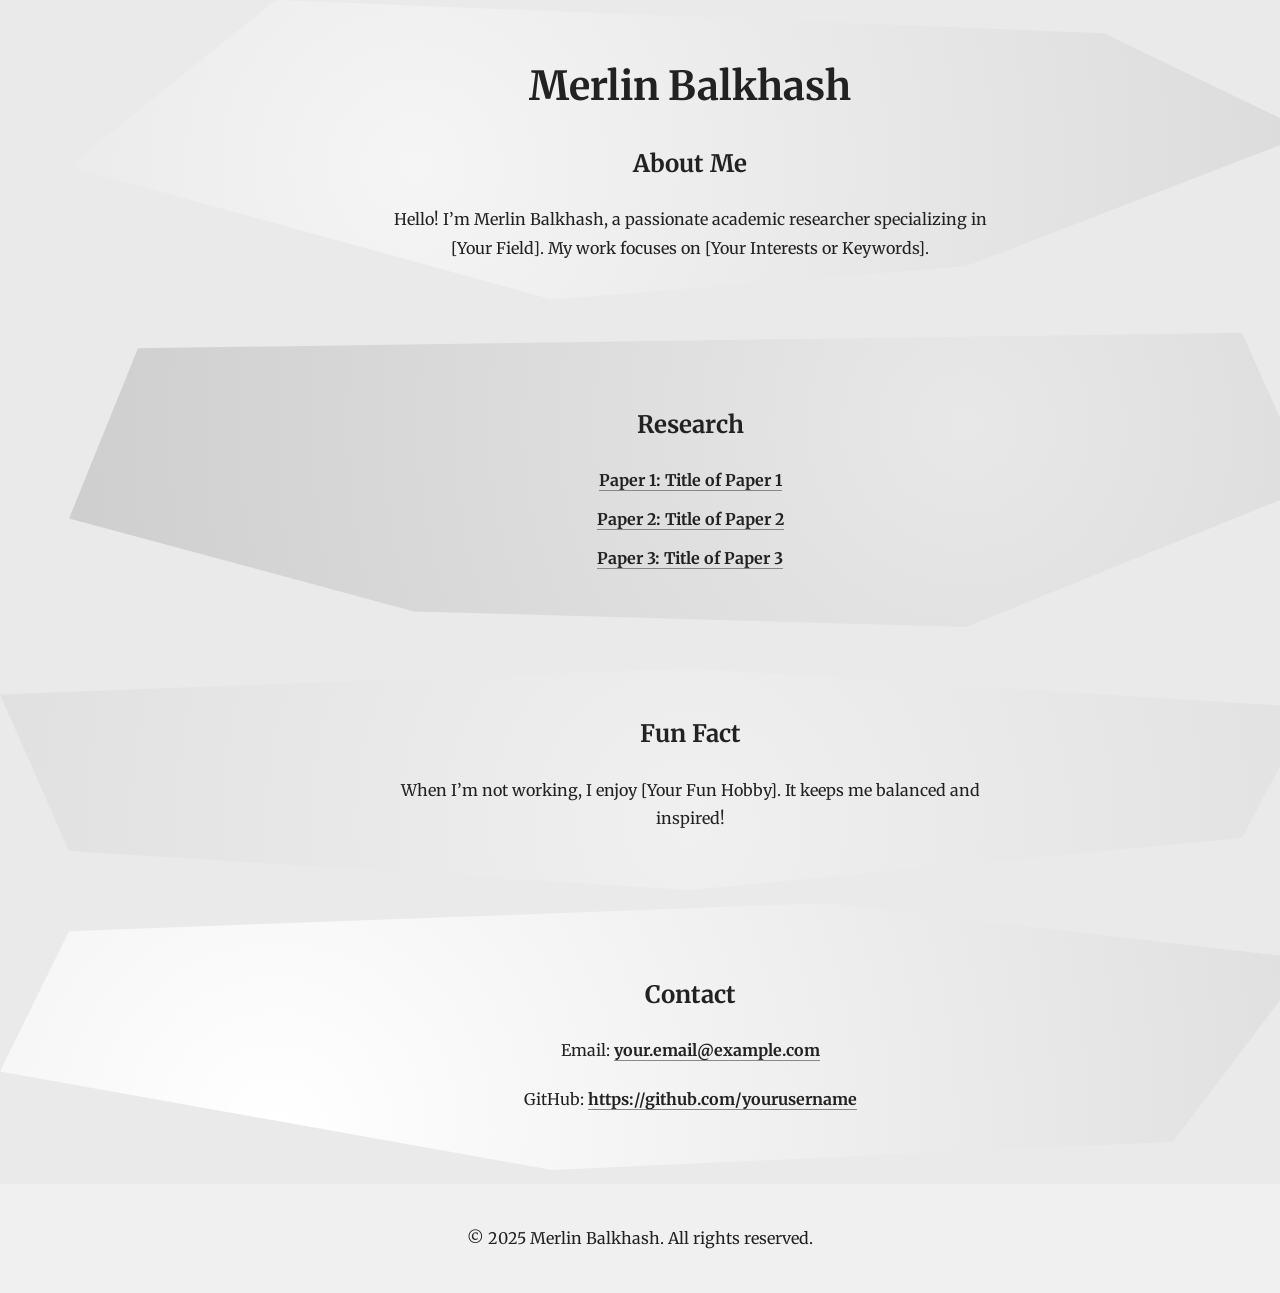
==== index.html @ e187ca2c "Update index.html" ====
<!DOCTYPE html>
<html lang="en">
<head>
    <meta charset="UTF-8">
    <meta name="viewport" content="width=device-width, initial-scale=1.0">
    <title>Merlin Balkhash Udinov</title>
    <style>
        /* Importing Font */
        @import url('https://fonts.googleapis.com/css2?family=Merriweather:wght@300;400;700&display=swap');

        /* General Page Style */
        body {
            margin: 0;
            padding: 0;
            font-family: "Merriweather", Georgia, serif;
            background: #eaeaea; /* Light gray base */
            color: #222;
            line-height: 1.8;
            overflow: hidden;
        }

        /* Irregular Section Styles */
        .section {
            position: relative;
            width: 100%;
            padding: 50px;
            color: #222;
        }

        /* Irregular Shapes with Lighter Grays */
        .about {
            background: radial-gradient(circle at 30% 50%, #f5f5f5, #d9d9d9);
            clip-path: polygon(20% 0%, 80% 10%, 95% 40%, 70% 80%, 40% 90%, 5% 50%);
        }
        .research {
            background: radial-gradient(circle at 70% 30%, #e8e8e8, #cccccc);
            clip-path: polygon(10% 5%, 90% 0%, 95% 50%, 70% 95%, 30% 90%, 5% 60%);
        }
        .fun {
            background: radial-gradient(circle at 50% 70%, #f0f0f0, #e0e0e0);
            clip-path: polygon(0% 20%, 50% 10%, 95% 25%, 90% 75%, 50% 95%, 5% 80%);
        }
        .contact {
            background: radial-gradient(circle at 20% 80%, #ffffff, #dddddd);
            clip-path: polygon(5% 10%, 60% 0%, 95% 20%, 85% 85%, 40% 95%, 0% 60%);
        }

        /* Section Content Styling */
        h1, h2 {
            font-size: 2.5rem;
            text-transform: small-caps;
            text-align: center;
            margin: 0;
            padding: 0;
        }
        h2 {
            font-size: 1.5rem;
            margin-top: 20px;
        }
        p, ul {
            font-size: 1rem;
            text-align: center;
            margin: 20px auto;
            max-width: 600px;
        }
        ul {
            list-style: none;
            padding: 0;
        }
        li {
            margin-bottom: 10px;
        }
        a {
            text-decoration: none;
            color: #222;
            font-weight: bold;
            border-bottom: 1px solid #888;
        }
        a:hover {
            color: #555;
        }

        /* Footer */
        footer {
            text-align: center;
            padding: 20px 0;
            background: #f0f0f0;
            font-size: 0.9rem;
        }
    </style>
</head>
<body>

    <!-- About Section -->
    <div class="section about">
        <h1>Merlin Balkhash</h1>
        <h2>About Me</h2>
        <p>Hello! I’m Merlin Balkhash, a passionate academic researcher specializing in [Your Field]. My work focuses on [Your Interests or Keywords].</p>
    </div>

    <!-- Research Section -->
    <div class="section research">
        <h2>Research</h2>
        <ul>
            <li><a href="https://example.com">Paper 1: Title of Paper 1</a></li>
            <li><a href="https://example.com">Paper 2: Title of Paper 2</a></li>
            <li><a href="https://example.com">Paper 3: Title of Paper 3</a></li>
        </ul>
    </div>

    <!-- Fun Section -->
    <div class="section fun">
        <h2>Fun Fact</h2>
        <p>When I’m not working, I enjoy [Your Fun Hobby]. It keeps me balanced and inspired!</p>
    </div>

    <!-- Contact Section -->
    <div class="section contact">
        <h2>Contact</h2>
        <p>Email: <a href="mailto:your.email@example.com">your.email@example.com</a></p>
        <p>GitHub: <a href="https://github.com/yourusername">https://github.com/yourusername</a></p>
    </div>

    <!-- Footer -->
    <footer>
        <p>&copy; 2025 Merlin Balkhash. All rights reserved.</p>
    </footer>

</body>
</html>
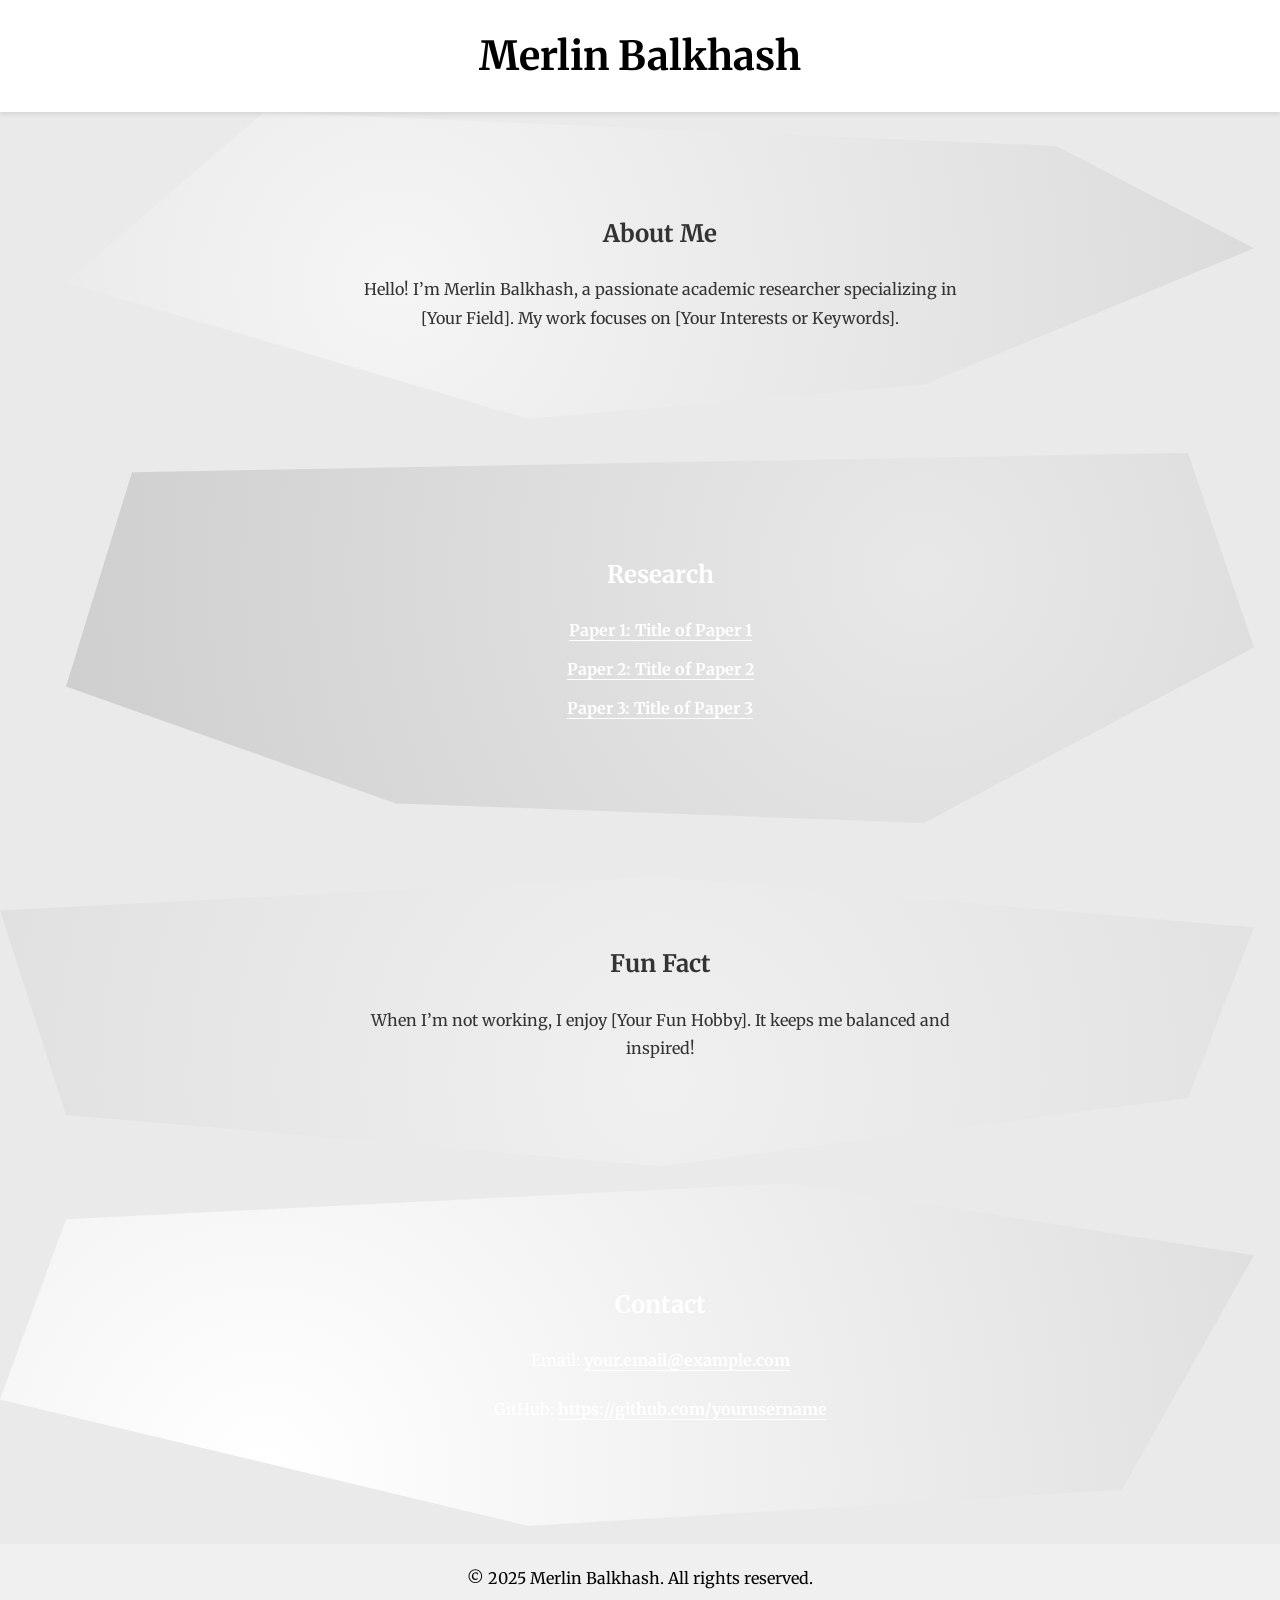
==== commit be6543b5: "Update index.html" ====
--- a/index.html
+++ b/index.html
@@ -3,7 +3,7 @@
 <head>
     <meta charset="UTF-8">
     <meta name="viewport" content="width=device-width, initial-scale=1.0">
-    <title>Merlin Balkhash Udinov</title>
+    <title>Merlin Udinov</title>
     <style>
         /* Importing Font */
         @import url('https://fonts.googleapis.com/css2?family=Merriweather:wght@300;400;700&display=swap');
@@ -14,53 +14,75 @@
             padding: 0;
             font-family: "Merriweather", Georgia, serif;
             background: #eaeaea; /* Light gray base */
-            color: #222;
             line-height: 1.8;
             overflow: hidden;
+        }
+
+        /* Header: Name at Top */
+        .header {
+            text-align: center;
+            padding: 20px 0;
+            background: #fff;
+            font-size: 2.5rem;
+            font-weight: bold;
+            text-transform: small-caps;
+            color: #000;
+            box-shadow: 0 2px 5px rgba(0, 0, 0, 0.1);
+            z-index: 1000;
         }
 
         /* Irregular Section Styles */
         .section {
             position: relative;
             width: 100%;
-            padding: 50px;
-            color: #222;
+            padding: 100px 20px;
+            text-align: center;
+            overflow: hidden;
         }
 
-        /* Irregular Shapes with Lighter Grays */
-        .about {
+        /* Irregular Background Shapes with Text Contrast */
+        .section::before {
+            content: '';
+            position: absolute;
+            top: 0;
+            left: 0;
+            width: 100%;
+            height: 100%;
+            z-index: -1;
+            clip-path: polygon(20% 0%, 80% 10%, 95% 40%, 70% 80%, 40% 90%, 5% 50%);
             background: radial-gradient(circle at 30% 50%, #f5f5f5, #d9d9d9);
-            clip-path: polygon(20% 0%, 80% 10%, 95% 40%, 70% 80%, 40% 90%, 5% 50%);
         }
-        .research {
+        .research::before {
+            clip-path: polygon(10% 5%, 90% 0%, 95% 50%, 70% 95%, 30% 90%, 5% 60%);
             background: radial-gradient(circle at 70% 30%, #e8e8e8, #cccccc);
-            clip-path: polygon(10% 5%, 90% 0%, 95% 50%, 70% 95%, 30% 90%, 5% 60%);
         }
-        .fun {
+        .fun::before {
+            clip-path: polygon(0% 20%, 50% 10%, 95% 25%, 90% 75%, 50% 95%, 5% 80%);
             background: radial-gradient(circle at 50% 70%, #f0f0f0, #e0e0e0);
-            clip-path: polygon(0% 20%, 50% 10%, 95% 25%, 90% 75%, 50% 95%, 5% 80%);
         }
-        .contact {
+        .contact::before {
+            clip-path: polygon(5% 10%, 60% 0%, 95% 20%, 85% 85%, 40% 95%, 0% 60%);
             background: radial-gradient(circle at 20% 80%, #ffffff, #dddddd);
-            clip-path: polygon(5% 10%, 60% 0%, 95% 20%, 85% 85%, 40% 95%, 0% 60%);
+        }
+
+        /* Dynamic Text Colors */
+        .section {
+            color: #333; /* Default text color for light backgrounds */
+        }
+        .section.dark {
+            color: #fff; /* White text for darker backgrounds */
         }
 
         /* Section Content Styling */
-        h1, h2 {
-            font-size: 2.5rem;
-            text-transform: small-caps;
-            text-align: center;
-            margin: 0;
-            padding: 0;
-        }
         h2 {
             font-size: 1.5rem;
-            margin-top: 20px;
+            text-transform: small-caps;
+            margin: 0 0 20px 0;
         }
         p, ul {
             font-size: 1rem;
             text-align: center;
-            margin: 20px auto;
+            margin: 0 auto 20px;
             max-width: 600px;
         }
         ul {
@@ -72,9 +94,9 @@
         }
         a {
             text-decoration: none;
-            color: #222;
+            color: inherit; /* Matches the text color */
             font-weight: bold;
-            border-bottom: 1px solid #888;
+            border-bottom: 1px solid currentColor;
         }
         a:hover {
             color: #555;
@@ -91,15 +113,17 @@
 </head>
 <body>
 
+    <!-- Header -->
+    <div class="header">Merlin Balkhash</div>
+
     <!-- About Section -->
     <div class="section about">
-        <h1>Merlin Balkhash</h1>
         <h2>About Me</h2>
         <p>Hello! I’m Merlin Balkhash, a passionate academic researcher specializing in [Your Field]. My work focuses on [Your Interests or Keywords].</p>
     </div>
 
     <!-- Research Section -->
-    <div class="section research">
+    <div class="section research dark">
         <h2>Research</h2>
         <ul>
             <li><a href="https://example.com">Paper 1: Title of Paper 1</a></li>
@@ -115,7 +139,7 @@
     </div>
 
     <!-- Contact Section -->
-    <div class="section contact">
+    <div class="section contact dark">
         <h2>Contact</h2>
         <p>Email: <a href="mailto:your.email@example.com">your.email@example.com</a></p>
         <p>GitHub: <a href="https://github.com/yourusername">https://github.com/yourusername</a></p>
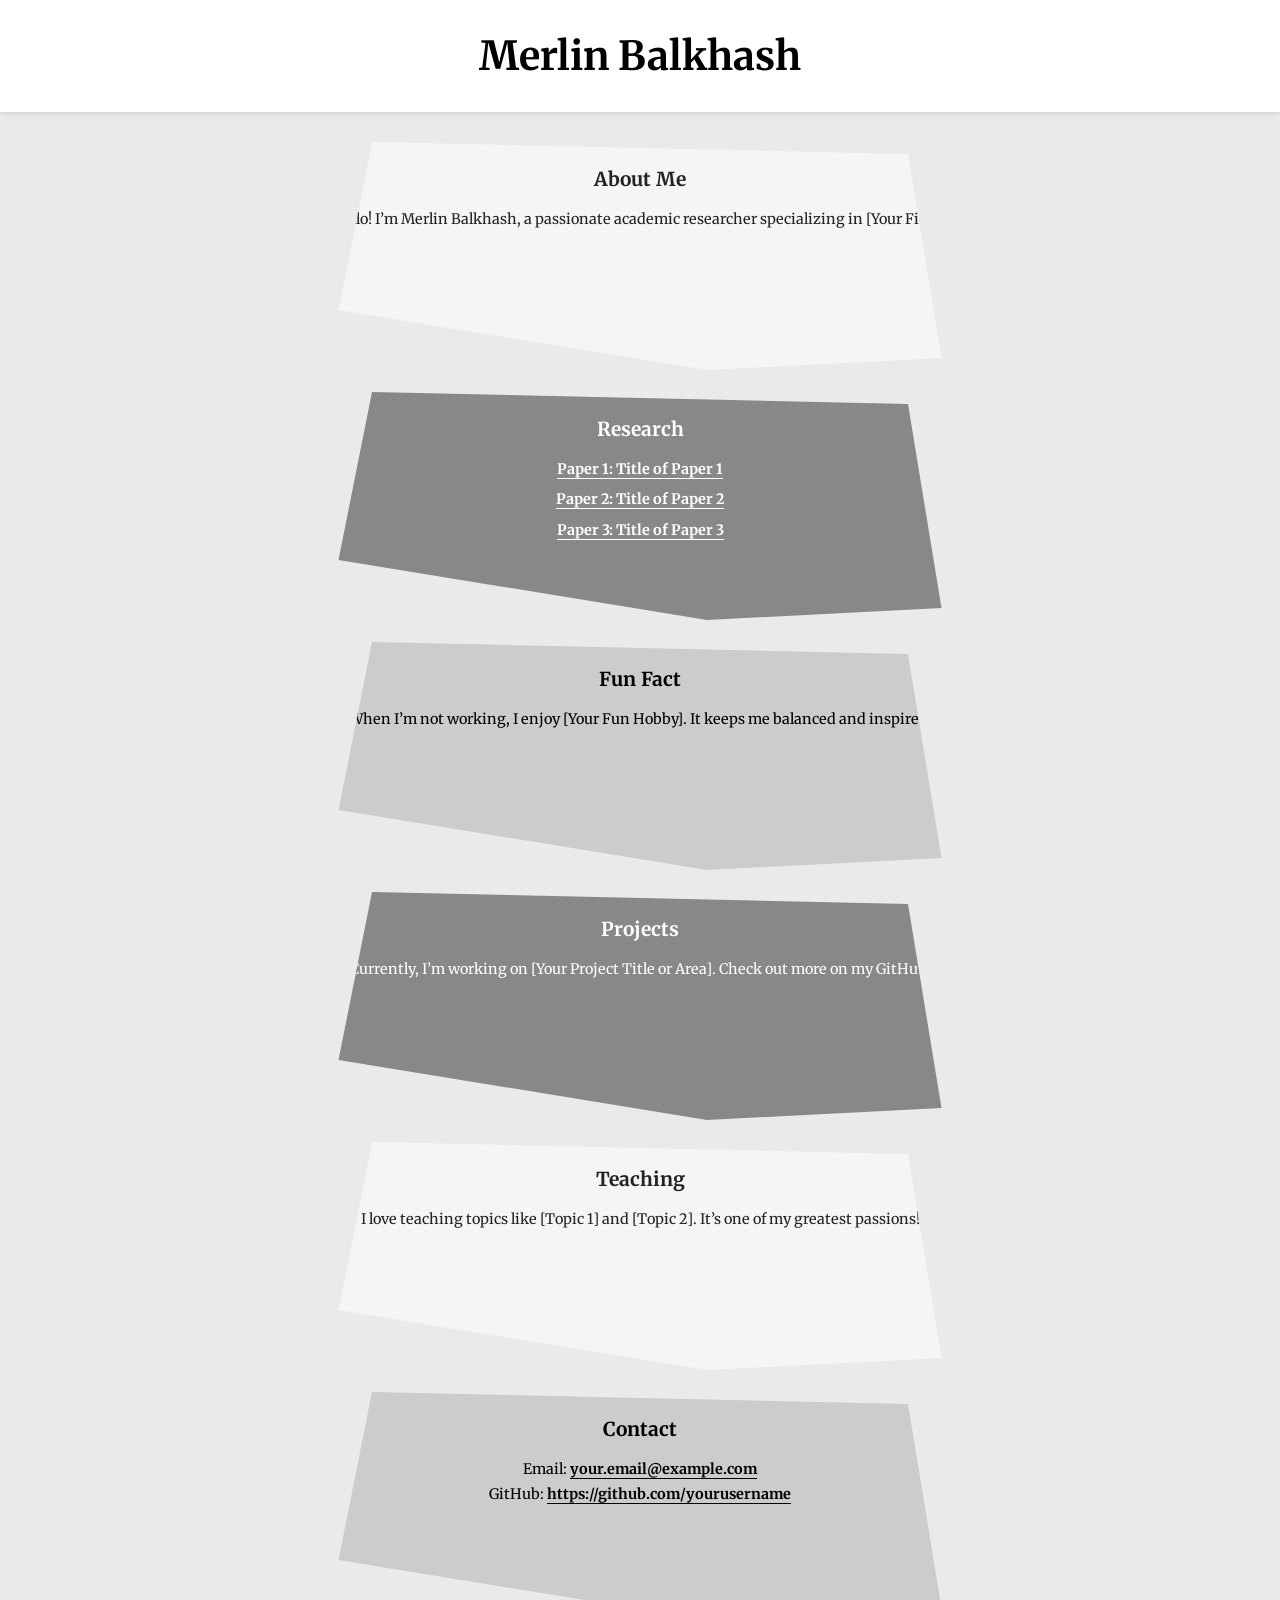
==== commit 42ac5a29: "Update index.html" ====
--- a/index.html
+++ b/index.html
@@ -15,12 +15,17 @@
             font-family: "Merriweather", Georgia, serif;
             background: #eaeaea; /* Light gray base */
             line-height: 1.8;
-            overflow: hidden;
+            display: flex;
+            justify-content: center;
+            align-items: center;
+            flex-wrap: wrap;
+            gap: 10px; /* Small space between tiles */
         }
 
         /* Header: Name at Top */
         .header {
             text-align: center;
+            width: 100%;
             padding: 20px 0;
             background: #fff;
             font-size: 2.5rem;
@@ -28,69 +33,50 @@
             text-transform: small-caps;
             color: #000;
             box-shadow: 0 2px 5px rgba(0, 0, 0, 0.1);
-            z-index: 1000;
+            margin-bottom: 20px;
         }
 
-        /* Irregular Section Styles */
-        .section {
+        /* Mosaic Grid Styling */
+        .tile {
             position: relative;
-            width: 100%;
-            padding: 100px 20px;
+            width: calc(50% - 10px); /* 2 tiles per row */
+            height: 200px; /* Consistent tile height */
+            overflow: hidden;
             text-align: center;
-            overflow: hidden;
+            padding: 20px;
+            clip-path: polygon(10% 0%, 90% 5%, 95% 90%, 60% 95%, 5% 70%);
         }
 
-        /* Irregular Background Shapes with Text Contrast */
-        .section::before {
-            content: '';
-            position: absolute;
-            top: 0;
-            left: 0;
-            width: 100%;
-            height: 100%;
-            z-index: -1;
-            clip-path: polygon(20% 0%, 80% 10%, 95% 40%, 70% 80%, 40% 90%, 5% 50%);
-            background: radial-gradient(circle at 30% 50%, #f5f5f5, #d9d9d9);
+        /* Shades of Gray */
+        .light {
+            background: #f5f5f5;
+            color: #222; /* Dark text */
         }
-        .research::before {
-            clip-path: polygon(10% 5%, 90% 0%, 95% 50%, 70% 95%, 30% 90%, 5% 60%);
-            background: radial-gradient(circle at 70% 30%, #e8e8e8, #cccccc);
+        .medium {
+            background: #cccccc;
+            color: #000; /* Black text */
         }
-        .fun::before {
-            clip-path: polygon(0% 20%, 50% 10%, 95% 25%, 90% 75%, 50% 95%, 5% 80%);
-            background: radial-gradient(circle at 50% 70%, #f0f0f0, #e0e0e0);
-        }
-        .contact::before {
-            clip-path: polygon(5% 10%, 60% 0%, 95% 20%, 85% 85%, 40% 95%, 0% 60%);
-            background: radial-gradient(circle at 20% 80%, #ffffff, #dddddd);
+        .dark {
+            background: #888888;
+            color: #fff; /* Light text */
         }
 
-        /* Dynamic Text Colors */
-        .section {
-            color: #333; /* Default text color for light backgrounds */
-        }
-        .section.dark {
-            color: #fff; /* White text for darker backgrounds */
-        }
-
-        /* Section Content Styling */
+        /* Tile Content Styling */
         h2 {
-            font-size: 1.5rem;
+            font-size: 1.2rem;
             text-transform: small-caps;
-            margin: 0 0 20px 0;
+            margin: 0 0 10px 0;
         }
         p, ul {
-            font-size: 1rem;
-            text-align: center;
-            margin: 0 auto 20px;
-            max-width: 600px;
+            font-size: 0.9rem;
+            margin: 0;
         }
         ul {
             list-style: none;
             padding: 0;
         }
         li {
-            margin-bottom: 10px;
+            margin-bottom: 5px;
         }
         a {
             text-decoration: none;
@@ -101,14 +87,6 @@
         a:hover {
             color: #555;
         }
-
-        /* Footer */
-        footer {
-            text-align: center;
-            padding: 20px 0;
-            background: #f0f0f0;
-            font-size: 0.9rem;
-        }
     </style>
 </head>
 <body>
@@ -116,14 +94,13 @@
     <!-- Header -->
     <div class="header">Merlin Balkhash</div>
 
-    <!-- About Section -->
-    <div class="section about">
+    <!-- Mosaic Tiles -->
+    <div class="tile light">
         <h2>About Me</h2>
-        <p>Hello! I’m Merlin Balkhash, a passionate academic researcher specializing in [Your Field]. My work focuses on [Your Interests or Keywords].</p>
+        <p>Hello! I’m Merlin Balkhash, a passionate academic researcher specializing in [Your Field].</p>
     </div>
 
-    <!-- Research Section -->
-    <div class="section research dark">
+    <div class="tile dark">
         <h2>Research</h2>
         <ul>
             <li><a href="https://example.com">Paper 1: Title of Paper 1</a></li>
@@ -132,23 +109,26 @@
         </ul>
     </div>
 
-    <!-- Fun Section -->
-    <div class="section fun">
+    <div class="tile medium">
         <h2>Fun Fact</h2>
         <p>When I’m not working, I enjoy [Your Fun Hobby]. It keeps me balanced and inspired!</p>
     </div>
 
-    <!-- Contact Section -->
-    <div class="section contact dark">
+    <div class="tile dark">
+        <h2>Projects</h2>
+        <p>Currently, I’m working on [Your Project Title or Area]. Check out more on my GitHub!</p>
+    </div>
+
+    <div class="tile light">
+        <h2>Teaching</h2>
+        <p>I love teaching topics like [Topic 1] and [Topic 2]. It’s one of my greatest passions!</p>
+    </div>
+
+    <div class="tile medium">
         <h2>Contact</h2>
         <p>Email: <a href="mailto:your.email@example.com">your.email@example.com</a></p>
         <p>GitHub: <a href="https://github.com/yourusername">https://github.com/yourusername</a></p>
     </div>
 
-    <!-- Footer -->
-    <footer>
-        <p>&copy; 2025 Merlin Balkhash. All rights reserved.</p>
-    </footer>
-
 </body>
 </html>
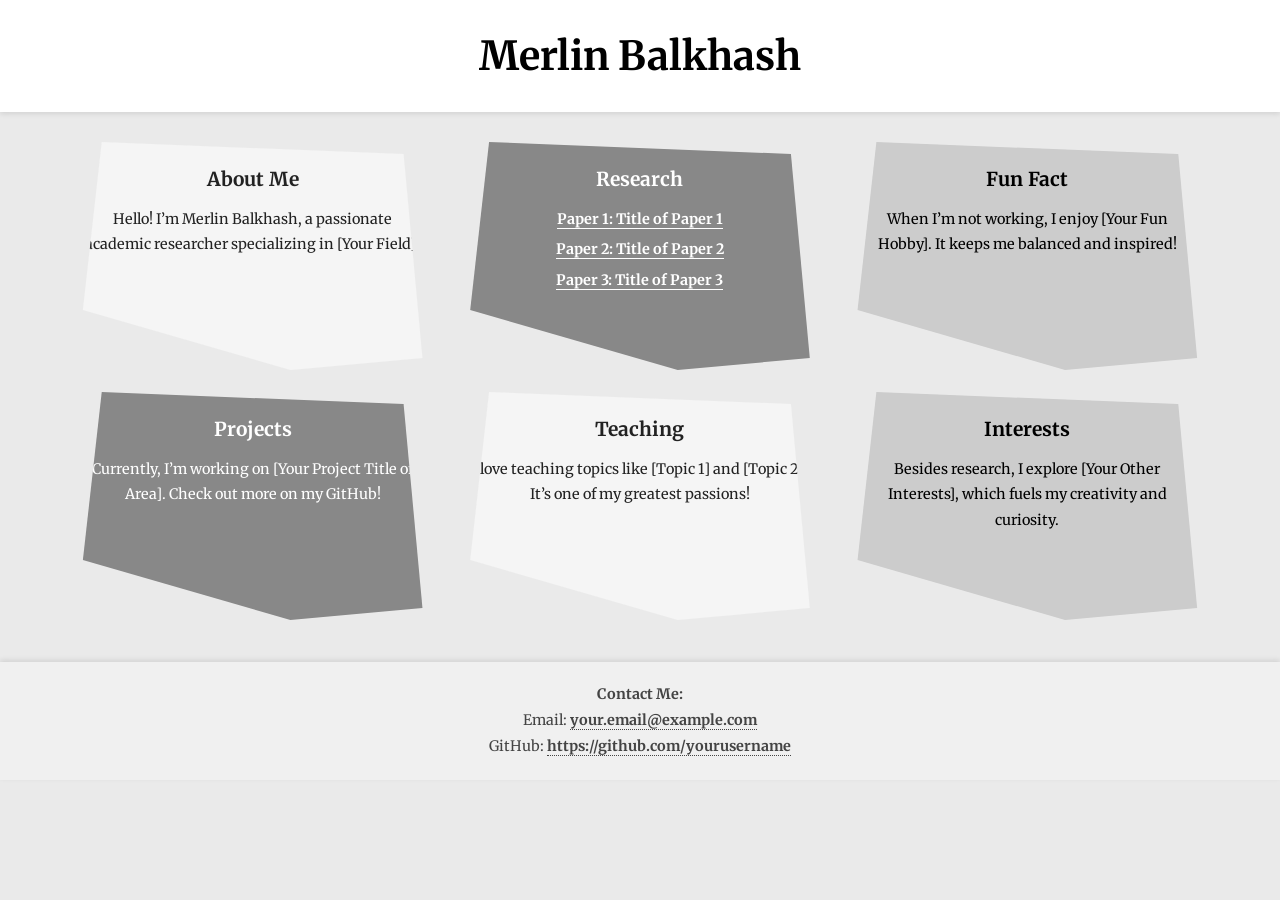
==== commit 7840cff6: "Update index.html" ====
--- a/index.html
+++ b/index.html
@@ -3,7 +3,7 @@
 <head>
     <meta charset="UTF-8">
     <meta name="viewport" content="width=device-width, initial-scale=1.0">
-    <title>Merlin Udinov</title>
+    <title>My Academic Website</title>
     <style>
         /* Importing Font */
         @import url('https://fonts.googleapis.com/css2?family=Merriweather:wght@300;400;700&display=swap');
@@ -16,10 +16,9 @@
             background: #eaeaea; /* Light gray base */
             line-height: 1.8;
             display: flex;
-            justify-content: center;
+            flex-direction: column;
             align-items: center;
-            flex-wrap: wrap;
-            gap: 10px; /* Small space between tiles */
+            gap: 10px; /* Gap between header, grid, and footer */
         }
 
         /* Header: Name at Top */
@@ -36,10 +35,18 @@
             margin-bottom: 20px;
         }
 
-        /* Mosaic Grid Styling */
+        /* Mosaic Grid */
+        .grid {
+            display: grid;
+            grid-template-columns: repeat(3, 1fr); /* 3 columns */
+            gap: 10px; /* Space between tiles */
+            width: 90%;
+            max-width: 1200px; /* Limit grid width on large screens */
+        }
+
+        /* Mosaic Tiles */
         .tile {
             position: relative;
-            width: calc(50% - 10px); /* 2 tiles per row */
             height: 200px; /* Consistent tile height */
             overflow: hidden;
             text-align: center;
@@ -87,6 +94,26 @@
         a:hover {
             color: #555;
         }
+
+        /* Footer Contact Section */
+        .footer {
+            text-align: center;
+            width: 100%;
+            background: #f0f0f0;
+            padding: 20px 0;
+            margin-top: 20px;
+            box-shadow: 0 -2px 5px rgba(0, 0, 0, 0.1);
+        }
+        .footer p, .footer a {
+            font-size: 0.9rem;
+            color: #444;
+        }
+        .footer a {
+            border-bottom: 1px dotted #444;
+        }
+        .footer a:hover {
+            color: #222;
+        }
     </style>
 </head>
 <body>
@@ -94,38 +121,46 @@
     <!-- Header -->
     <div class="header">Merlin Balkhash</div>
 
-    <!-- Mosaic Tiles -->
-    <div class="tile light">
-        <h2>About Me</h2>
-        <p>Hello! I’m Merlin Balkhash, a passionate academic researcher specializing in [Your Field].</p>
+    <!-- Mosaic Grid -->
+    <div class="grid">
+        <div class="tile light">
+            <h2>About Me</h2>
+            <p>Hello! I’m Merlin Balkhash, a passionate academic researcher specializing in [Your Field].</p>
+        </div>
+
+        <div class="tile dark">
+            <h2>Research</h2>
+            <ul>
+                <li><a href="https://example.com">Paper 1: Title of Paper 1</a></li>
+                <li><a href="https://example.com">Paper 2: Title of Paper 2</a></li>
+                <li><a href="https://example.com">Paper 3: Title of Paper 3</a></li>
+            </ul>
+        </div>
+
+        <div class="tile medium">
+            <h2>Fun Fact</h2>
+            <p>When I’m not working, I enjoy [Your Fun Hobby]. It keeps me balanced and inspired!</p>
+        </div>
+
+        <div class="tile dark">
+            <h2>Projects</h2>
+            <p>Currently, I’m working on [Your Project Title or Area]. Check out more on my GitHub!</p>
+        </div>
+
+        <div class="tile light">
+            <h2>Teaching</h2>
+            <p>I love teaching topics like [Topic 1] and [Topic 2]. It’s one of my greatest passions!</p>
+        </div>
+
+        <div class="tile medium">
+            <h2>Interests</h2>
+            <p>Besides research, I explore [Your Other Interests], which fuels my creativity and curiosity.</p>
+        </div>
     </div>
 
-    <div class="tile dark">
-        <h2>Research</h2>
-        <ul>
-            <li><a href="https://example.com">Paper 1: Title of Paper 1</a></li>
-            <li><a href="https://example.com">Paper 2: Title of Paper 2</a></li>
-            <li><a href="https://example.com">Paper 3: Title of Paper 3</a></li>
-        </ul>
-    </div>
-
-    <div class="tile medium">
-        <h2>Fun Fact</h2>
-        <p>When I’m not working, I enjoy [Your Fun Hobby]. It keeps me balanced and inspired!</p>
-    </div>
-
-    <div class="tile dark">
-        <h2>Projects</h2>
-        <p>Currently, I’m working on [Your Project Title or Area]. Check out more on my GitHub!</p>
-    </div>
-
-    <div class="tile light">
-        <h2>Teaching</h2>
-        <p>I love teaching topics like [Topic 1] and [Topic 2]. It’s one of my greatest passions!</p>
-    </div>
-
-    <div class="tile medium">
-        <h2>Contact</h2>
+    <!-- Footer Contact Section -->
+    <div class="footer">
+        <p><strong>Contact Me:</strong></p>
         <p>Email: <a href="mailto:your.email@example.com">your.email@example.com</a></p>
         <p>GitHub: <a href="https://github.com/yourusername">https://github.com/yourusername</a></p>
     </div>
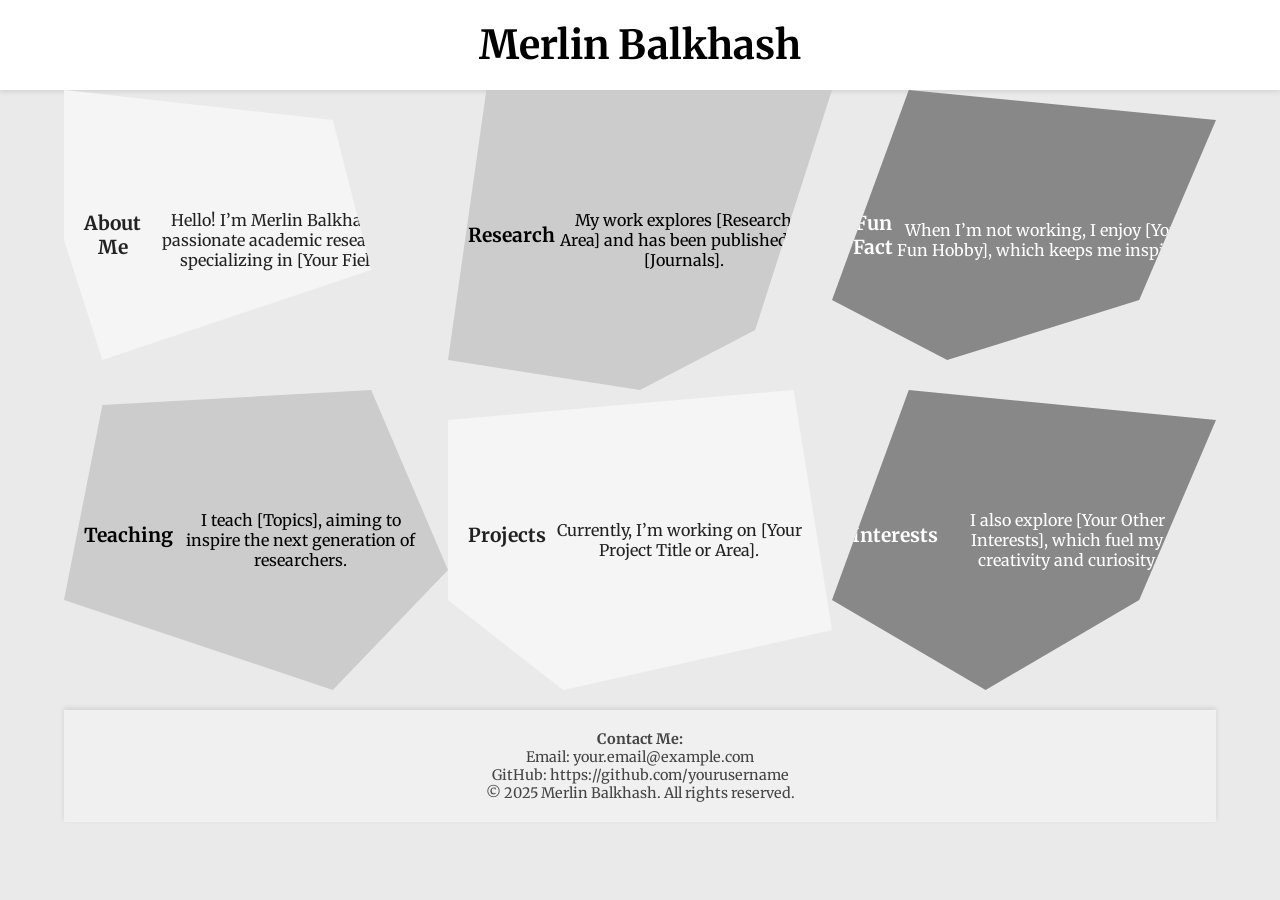
==== commit d9fac8e5: "Update index.html" ====
--- a/index.html
+++ b/index.html
@@ -13,12 +13,10 @@
             margin: 0;
             padding: 0;
             font-family: "Merriweather", Georgia, serif;
-            background: #eaeaea; /* Light gray base */
-            line-height: 1.8;
+            background: #eaeaea;
             display: flex;
             flex-direction: column;
             align-items: center;
-            gap: 10px; /* Gap between header, grid, and footer */
         }
 
         /* Header: Name at Top */
@@ -32,87 +30,96 @@
             text-transform: small-caps;
             color: #000;
             box-shadow: 0 2px 5px rgba(0, 0, 0, 0.1);
-            margin-bottom: 20px;
         }
 
-        /* Mosaic Grid */
-        .grid {
+        /* Mosaic Container */
+        .mosaic {
+            position: relative;
             display: grid;
+            grid-template-rows: repeat(2, 1fr); /* 2 rows */
             grid-template-columns: repeat(3, 1fr); /* 3 columns */
-            gap: 10px; /* Space between tiles */
-            width: 90%;
-            max-width: 1200px; /* Limit grid width on large screens */
+            width: 90%; /* Adjust size of the mosaic */
+            height: 600px; /* Fixed height for all 6 tiles */
+            max-width: 1200px; /* Limit the width */
         }
 
-        /* Mosaic Tiles */
+        /* Irregular Shapes */
         .tile {
             position: relative;
-            height: 200px; /* Consistent tile height */
+            display: flex;
+            align-items: center;
+            justify-content: center;
             overflow: hidden;
             text-align: center;
             padding: 20px;
-            clip-path: polygon(10% 0%, 90% 5%, 95% 90%, 60% 95%, 5% 70%);
+            clip-path: polygon(10% 0%, 90% 5%, 95% 90%, 60% 95%, 5% 70%); /* Default shape */
+            font-size: 1rem;
         }
 
-        /* Shades of Gray */
-        .light {
+        /* Each Tile's Unique Shape */
+        .tile:nth-child(1) {
+            clip-path: polygon(0 0, 70% 10%, 80% 60%, 10% 90%, 0 50%);
             background: #f5f5f5;
-            color: #222; /* Dark text */
-        }
-        .medium {
-            background: #cccccc;
-            color: #000; /* Black text */
-        }
-        .dark {
-            background: #888888;
-            color: #fff; /* Light text */
+            color: #222;
         }
 
-        /* Tile Content Styling */
+        .tile:nth-child(2) {
+            clip-path: polygon(10% 0%, 100% 0, 80% 80%, 50% 100%, 0 90%);
+            background: #cccccc;
+            color: #000;
+        }
+
+        .tile:nth-child(3) {
+            clip-path: polygon(20% 0, 100% 10%, 80% 70%, 30% 90%, 0 70%);
+            background: #888888;
+            color: #fff;
+        }
+
+        .tile:nth-child(4) {
+            clip-path: polygon(10% 5%, 80% 0, 100% 60%, 70% 100%, 0 70%);
+            background: #cccccc;
+            color: #000;
+        }
+
+        .tile:nth-child(5) {
+            clip-path: polygon(0 10%, 90% 0, 100% 80%, 30% 100%, 0 70%);
+            background: #f5f5f5;
+            color: #222;
+        }
+
+        .tile:nth-child(6) {
+            clip-path: polygon(20% 0, 100% 10%, 80% 70%, 40% 100%, 0 70%);
+            background: #888888;
+            color: #fff;
+        }
+
+        /* Tile Content */
         h2 {
             font-size: 1.2rem;
             text-transform: small-caps;
             margin: 0 0 10px 0;
         }
-        p, ul {
-            font-size: 0.9rem;
+        p {
             margin: 0;
         }
-        ul {
-            list-style: none;
-            padding: 0;
-        }
-        li {
-            margin-bottom: 5px;
-        }
-        a {
-            text-decoration: none;
-            color: inherit; /* Matches the text color */
-            font-weight: bold;
-            border-bottom: 1px solid currentColor;
-        }
-        a:hover {
-            color: #555;
-        }
 
-        /* Footer Contact Section */
+        /* Footer for Contact */
         .footer {
             text-align: center;
-            width: 100%;
+            padding: 20px 0;
             background: #f0f0f0;
-            padding: 20px 0;
+            font-size: 0.9rem;
+            width: 90%;
+            max-width: 1200px;
             margin-top: 20px;
             box-shadow: 0 -2px 5px rgba(0, 0, 0, 0.1);
         }
         .footer p, .footer a {
-            font-size: 0.9rem;
             color: #444;
-        }
-        .footer a {
-            border-bottom: 1px dotted #444;
+            text-decoration: none;
         }
         .footer a:hover {
-            color: #222;
+            color: #000;
         }
     </style>
 </head>
@@ -121,40 +128,31 @@
     <!-- Header -->
     <div class="header">Merlin Balkhash</div>
 
-    <!-- Mosaic Grid -->
-    <div class="grid">
-        <div class="tile light">
+    <!-- Mosaic Layout -->
+    <div class="mosaic">
+        <div class="tile">
             <h2>About Me</h2>
             <p>Hello! I’m Merlin Balkhash, a passionate academic researcher specializing in [Your Field].</p>
         </div>
-
-        <div class="tile dark">
+        <div class="tile">
             <h2>Research</h2>
-            <ul>
-                <li><a href="https://example.com">Paper 1: Title of Paper 1</a></li>
-                <li><a href="https://example.com">Paper 2: Title of Paper 2</a></li>
-                <li><a href="https://example.com">Paper 3: Title of Paper 3</a></li>
-            </ul>
+            <p>My work explores [Research Area] and has been published in [Journals].</p>
         </div>
-
-        <div class="tile medium">
+        <div class="tile">
             <h2>Fun Fact</h2>
-            <p>When I’m not working, I enjoy [Your Fun Hobby]. It keeps me balanced and inspired!</p>
+            <p>When I’m not working, I enjoy [Your Fun Hobby], which keeps me inspired!</p>
         </div>
-
-        <div class="tile dark">
+        <div class="tile">
+            <h2>Teaching</h2>
+            <p>I teach [Topics], aiming to inspire the next generation of researchers.</p>
+        </div>
+        <div class="tile">
             <h2>Projects</h2>
-            <p>Currently, I’m working on [Your Project Title or Area]. Check out more on my GitHub!</p>
+            <p>Currently, I’m working on [Your Project Title or Area].</p>
         </div>
-
-        <div class="tile light">
-            <h2>Teaching</h2>
-            <p>I love teaching topics like [Topic 1] and [Topic 2]. It’s one of my greatest passions!</p>
-        </div>
-
-        <div class="tile medium">
+        <div class="tile">
             <h2>Interests</h2>
-            <p>Besides research, I explore [Your Other Interests], which fuels my creativity and curiosity.</p>
+            <p>I also explore [Your Other Interests], which fuel my creativity and curiosity.</p>
         </div>
     </div>
 
@@ -163,6 +161,7 @@
         <p><strong>Contact Me:</strong></p>
         <p>Email: <a href="mailto:your.email@example.com">your.email@example.com</a></p>
         <p>GitHub: <a href="https://github.com/yourusername">https://github.com/yourusername</a></p>
+        <p>&copy; 2025 Merlin Balkhash. All rights reserved.</p>
     </div>
 
 </body>
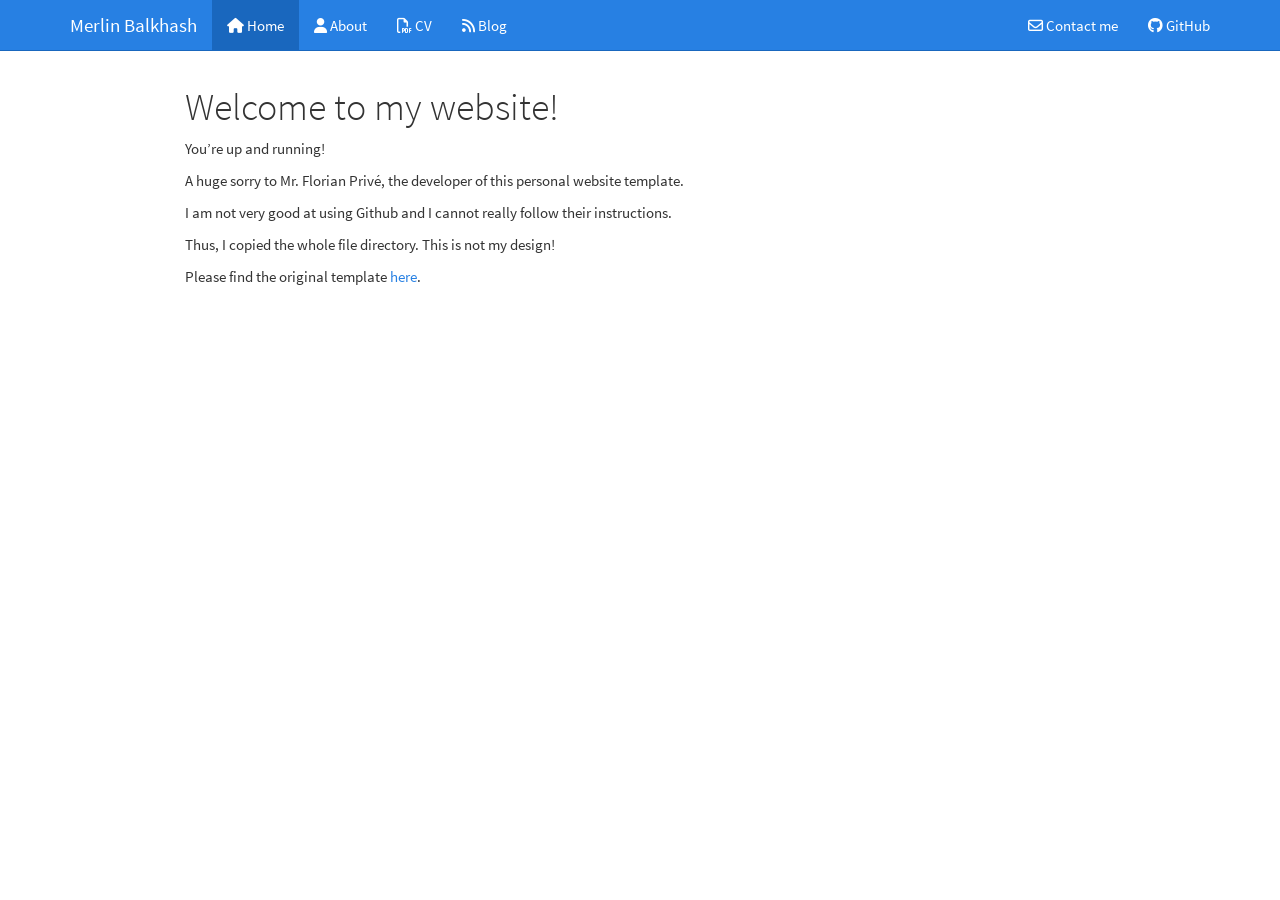
==== commit c378ac6a: "update" ====
--- a/index.html
+++ b/index.html
@@ -1,168 +1,360 @@
 <!DOCTYPE html>
-<html lang="en">
+
+<html>
+
 <head>
-    <meta charset="UTF-8">
-    <meta name="viewport" content="width=device-width, initial-scale=1.0">
-    <title>My Academic Website</title>
-    <style>
-        /* Importing Font */
-        @import url('https://fonts.googleapis.com/css2?family=Merriweather:wght@300;400;700&display=swap');
-
-        /* General Page Style */
-        body {
-            margin: 0;
-            padding: 0;
-            font-family: "Merriweather", Georgia, serif;
-            background: #eaeaea;
-            display: flex;
-            flex-direction: column;
-            align-items: center;
-        }
-
-        /* Header: Name at Top */
-        .header {
-            text-align: center;
-            width: 100%;
-            padding: 20px 0;
-            background: #fff;
-            font-size: 2.5rem;
-            font-weight: bold;
-            text-transform: small-caps;
-            color: #000;
-            box-shadow: 0 2px 5px rgba(0, 0, 0, 0.1);
-        }
-
-        /* Mosaic Container */
-        .mosaic {
-            position: relative;
-            display: grid;
-            grid-template-rows: repeat(2, 1fr); /* 2 rows */
-            grid-template-columns: repeat(3, 1fr); /* 3 columns */
-            width: 90%; /* Adjust size of the mosaic */
-            height: 600px; /* Fixed height for all 6 tiles */
-            max-width: 1200px; /* Limit the width */
-        }
-
-        /* Irregular Shapes */
-        .tile {
-            position: relative;
-            display: flex;
-            align-items: center;
-            justify-content: center;
-            overflow: hidden;
-            text-align: center;
-            padding: 20px;
-            clip-path: polygon(10% 0%, 90% 5%, 95% 90%, 60% 95%, 5% 70%); /* Default shape */
-            font-size: 1rem;
-        }
-
-        /* Each Tile's Unique Shape */
-        .tile:nth-child(1) {
-            clip-path: polygon(0 0, 70% 10%, 80% 60%, 10% 90%, 0 50%);
-            background: #f5f5f5;
-            color: #222;
-        }
-
-        .tile:nth-child(2) {
-            clip-path: polygon(10% 0%, 100% 0, 80% 80%, 50% 100%, 0 90%);
-            background: #cccccc;
-            color: #000;
-        }
-
-        .tile:nth-child(3) {
-            clip-path: polygon(20% 0, 100% 10%, 80% 70%, 30% 90%, 0 70%);
-            background: #888888;
-            color: #fff;
-        }
-
-        .tile:nth-child(4) {
-            clip-path: polygon(10% 5%, 80% 0, 100% 60%, 70% 100%, 0 70%);
-            background: #cccccc;
-            color: #000;
-        }
-
-        .tile:nth-child(5) {
-            clip-path: polygon(0 10%, 90% 0, 100% 80%, 30% 100%, 0 70%);
-            background: #f5f5f5;
-            color: #222;
-        }
-
-        .tile:nth-child(6) {
-            clip-path: polygon(20% 0, 100% 10%, 80% 70%, 40% 100%, 0 70%);
-            background: #888888;
-            color: #fff;
-        }
-
-        /* Tile Content */
-        h2 {
-            font-size: 1.2rem;
-            text-transform: small-caps;
-            margin: 0 0 10px 0;
-        }
-        p {
-            margin: 0;
-        }
-
-        /* Footer for Contact */
-        .footer {
-            text-align: center;
-            padding: 20px 0;
-            background: #f0f0f0;
-            font-size: 0.9rem;
-            width: 90%;
-            max-width: 1200px;
-            margin-top: 20px;
-            box-shadow: 0 -2px 5px rgba(0, 0, 0, 0.1);
-        }
-        .footer p, .footer a {
-            color: #444;
-            text-decoration: none;
-        }
-        .footer a:hover {
-            color: #000;
-        }
+
+<meta charset="utf-8" />
+<meta name="generator" content="pandoc" />
+<meta http-equiv="X-UA-Compatible" content="IE=EDGE" />
+
+
+
+
+<title>Welcome to my website!</title>
+
+<script src="site_libs/header-attrs-2.29/header-attrs.js"></script>
+<script src="site_libs/jquery-3.6.0/jquery-3.6.0.min.js"></script>
+<meta name="viewport" content="width=device-width, initial-scale=1" />
+<link href="site_libs/bootstrap-3.3.5/css/cosmo.min.css" rel="stylesheet" />
+<script src="site_libs/bootstrap-3.3.5/js/bootstrap.min.js"></script>
+<script src="site_libs/bootstrap-3.3.5/shim/html5shiv.min.js"></script>
+<script src="site_libs/bootstrap-3.3.5/shim/respond.min.js"></script>
+<style>h1 {font-size: 34px;}
+       h1.title {font-size: 38px;}
+       h2 {font-size: 30px;}
+       h3 {font-size: 24px;}
+       h4 {font-size: 18px;}
+       h5 {font-size: 16px;}
+       h6 {font-size: 12px;}
+       code {color: inherit; background-color: rgba(0, 0, 0, 0.04);}
+       pre:not([class]) { background-color: white }</style>
+<script src="site_libs/navigation-1.1/tabsets.js"></script>
+<link href="site_libs/highlightjs-9.12.0/textmate.css" rel="stylesheet" />
+<script src="site_libs/highlightjs-9.12.0/highlight.js"></script>
+<link href="site_libs/font-awesome-6.5.2/css/all.min.css" rel="stylesheet" />
+<link href="site_libs/font-awesome-6.5.2/css/v4-shims.min.css" rel="stylesheet" />
+
+<style type="text/css">
+  code{white-space: pre-wrap;}
+  span.smallcaps{font-variant: small-caps;}
+  span.underline{text-decoration: underline;}
+  div.column{display: inline-block; vertical-align: top; width: 50%;}
+  div.hanging-indent{margin-left: 1.5em; text-indent: -1.5em;}
+  ul.task-list{list-style: none;}
     </style>
+
+<style type="text/css">code{white-space: pre;}</style>
+<script type="text/javascript">
+if (window.hljs) {
+  hljs.configure({languages: []});
+  hljs.initHighlightingOnLoad();
+  if (document.readyState && document.readyState === "complete") {
+    window.setTimeout(function() { hljs.initHighlighting(); }, 0);
+  }
+}
+</script>
+
+
+
+
+
+
+
+
+
+<style type = "text/css">
+.main-container {
+  max-width: 940px;
+  margin-left: auto;
+  margin-right: auto;
+}
+img {
+  max-width:100%;
+}
+.tabbed-pane {
+  padding-top: 12px;
+}
+.html-widget {
+  margin-bottom: 20px;
+}
+button.code-folding-btn:focus {
+  outline: none;
+}
+summary {
+  display: list-item;
+}
+details > summary > p:only-child {
+  display: inline;
+}
+pre code {
+  padding: 0;
+}
+</style>
+
+
+<style type="text/css">
+.dropdown-submenu {
+  position: relative;
+}
+.dropdown-submenu>.dropdown-menu {
+  top: 0;
+  left: 100%;
+  margin-top: -6px;
+  margin-left: -1px;
+  border-radius: 0 6px 6px 6px;
+}
+.dropdown-submenu:hover>.dropdown-menu {
+  display: block;
+}
+.dropdown-submenu>a:after {
+  display: block;
+  content: " ";
+  float: right;
+  width: 0;
+  height: 0;
+  border-color: transparent;
+  border-style: solid;
+  border-width: 5px 0 5px 5px;
+  border-left-color: #cccccc;
+  margin-top: 5px;
+  margin-right: -10px;
+}
+.dropdown-submenu:hover>a:after {
+  border-left-color: #adb5bd;
+}
+.dropdown-submenu.pull-left {
+  float: none;
+}
+.dropdown-submenu.pull-left>.dropdown-menu {
+  left: -100%;
+  margin-left: 10px;
+  border-radius: 6px 0 6px 6px;
+}
+</style>
+
+<script type="text/javascript">
+// manage active state of menu based on current page
+$(document).ready(function () {
+  // active menu anchor
+  href = window.location.pathname
+  href = href.substr(href.lastIndexOf('/') + 1)
+  if (href === "")
+    href = "index.html";
+  var menuAnchor = $('a[href="' + href + '"]');
+
+  // mark the anchor link active (and if it's in a dropdown, also mark that active)
+  var dropdown = menuAnchor.closest('li.dropdown');
+  if (window.bootstrap) { // Bootstrap 4+
+    menuAnchor.addClass('active');
+    dropdown.find('> .dropdown-toggle').addClass('active');
+  } else { // Bootstrap 3
+    menuAnchor.parent().addClass('active');
+    dropdown.addClass('active');
+  }
+
+  // Navbar adjustments
+  var navHeight = $(".navbar").first().height() + 15;
+  var style = document.createElement('style');
+  var pt = "padding-top: " + navHeight + "px; ";
+  var mt = "margin-top: -" + navHeight + "px; ";
+  var css = "";
+  // offset scroll position for anchor links (for fixed navbar)
+  for (var i = 1; i <= 6; i++) {
+    css += ".section h" + i + "{ " + pt + mt + "}\n";
+  }
+  style.innerHTML = "body {" + pt + "padding-bottom: 40px; }\n" + css;
+  document.head.appendChild(style);
+});
+</script>
+
+<!-- tabsets -->
+
+<style type="text/css">
+.tabset-dropdown > .nav-tabs {
+  display: inline-table;
+  max-height: 500px;
+  min-height: 44px;
+  overflow-y: auto;
+  border: 1px solid #ddd;
+  border-radius: 4px;
+}
+
+.tabset-dropdown > .nav-tabs > li.active:before, .tabset-dropdown > .nav-tabs.nav-tabs-open:before {
+  content: "\e259";
+  font-family: 'Glyphicons Halflings';
+  display: inline-block;
+  padding: 10px;
+  border-right: 1px solid #ddd;
+}
+
+.tabset-dropdown > .nav-tabs.nav-tabs-open > li.active:before {
+  content: "\e258";
+  font-family: 'Glyphicons Halflings';
+  border: none;
+}
+
+.tabset-dropdown > .nav-tabs > li.active {
+  display: block;
+}
+
+.tabset-dropdown > .nav-tabs > li > a,
+.tabset-dropdown > .nav-tabs > li > a:focus,
+.tabset-dropdown > .nav-tabs > li > a:hover {
+  border: none;
+  display: inline-block;
+  border-radius: 4px;
+  background-color: transparent;
+}
+
+.tabset-dropdown > .nav-tabs.nav-tabs-open > li {
+  display: block;
+  float: none;
+}
+
+.tabset-dropdown > .nav-tabs > li {
+  display: none;
+}
+</style>
+
+<!-- code folding -->
+
+
+
+
 </head>
+
 <body>
 
-    <!-- Header -->
-    <div class="header">Merlin Balkhash</div>
-
-    <!-- Mosaic Layout -->
-    <div class="mosaic">
-        <div class="tile">
-            <h2>About Me</h2>
-            <p>Hello! I’m Merlin Balkhash, a passionate academic researcher specializing in [Your Field].</p>
-        </div>
-        <div class="tile">
-            <h2>Research</h2>
-            <p>My work explores [Research Area] and has been published in [Journals].</p>
-        </div>
-        <div class="tile">
-            <h2>Fun Fact</h2>
-            <p>When I’m not working, I enjoy [Your Fun Hobby], which keeps me inspired!</p>
-        </div>
-        <div class="tile">
-            <h2>Teaching</h2>
-            <p>I teach [Topics], aiming to inspire the next generation of researchers.</p>
-        </div>
-        <div class="tile">
-            <h2>Projects</h2>
-            <p>Currently, I’m working on [Your Project Title or Area].</p>
-        </div>
-        <div class="tile">
-            <h2>Interests</h2>
-            <p>I also explore [Your Other Interests], which fuel my creativity and curiosity.</p>
-        </div>
+
+<div class="container-fluid main-container">
+
+
+
+
+<div class="navbar navbar-inverse  navbar-fixed-top" role="navigation">
+  <div class="container">
+    <div class="navbar-header">
+      <button type="button" class="navbar-toggle collapsed" data-toggle="collapse" data-bs-toggle="collapse" data-target="#navbar" data-bs-target="#navbar">
+        <span class="icon-bar"></span>
+        <span class="icon-bar"></span>
+        <span class="icon-bar"></span>
+      </button>
+      <a class="navbar-brand" href="index.html">Merlin Balkhash</a>
     </div>
-
-    <!-- Footer Contact Section -->
-    <div class="footer">
-        <p><strong>Contact Me:</strong></p>
-        <p>Email: <a href="mailto:your.email@example.com">your.email@example.com</a></p>
-        <p>GitHub: <a href="https://github.com/yourusername">https://github.com/yourusername</a></p>
-        <p>&copy; 2025 Merlin Balkhash. All rights reserved.</p>
-    </div>
+    <div id="navbar" class="navbar-collapse collapse">
+      <ul class="nav navbar-nav">
+        <li>
+  <a href="index.html">
+    <span class="fa fa-home"></span>
+     
+    Home
+  </a>
+</li>
+<li>
+  <a href="about.html">
+    <span class="fa fa-user"></span>
+     
+    About
+  </a>
+</li>
+<li>
+  <a href="cv.html">
+    <span class="fa fa-file-pdf-o"></span>
+     
+    CV
+  </a>
+</li>
+<li>
+  <a href="https://YOURGITHUB.github.io/blog/">
+    <span class="fa fa-rss"></span>
+     
+    Blog
+  </a>
+</li>
+      </ul>
+      <ul class="nav navbar-nav navbar-right">
+        <li>
+  <a href="mailto:merlin.udinov@rutgers.edu">
+    <span class="fa fa-envelope-o"></span>
+     
+    Contact me
+  </a>
+</li>
+<li>
+  <a href="https://github.com/merlinudinov">
+    <span class="fa fa-github"></span>
+     
+    GitHub
+  </a>
+</li>
+      </ul>
+    </div><!--/.nav-collapse -->
+  </div><!--/.container -->
+</div><!--/.navbar -->
+
+<div id="header">
+
+
+
+<h1 class="title toc-ignore">Welcome to my website!</h1>
+
+</div>
+
+
+<p>You’re up and running!</p>
+<p>A huge sorry to Mr. Florian Privé, the developer of this personal
+website template.</p>
+<p>I am not very good at using Github and I cannot really follow their
+instructions.</p>
+<p>Thus, I copied the whole file directory. This is not my design!</p>
+<p>Please find the original template <a
+href="https://github.com/privefl/rmarkdown-website-template?tab=readme-ov-file">here</a>.</p>
+
+
+
+
+</div>
+
+<script>
+
+// add bootstrap table styles to pandoc tables
+function bootstrapStylePandocTables() {
+  $('tr.odd').parent('tbody').parent('table').addClass('table table-condensed');
+}
+$(document).ready(function () {
+  bootstrapStylePandocTables();
+});
+
+
+</script>
+
+<!-- tabsets -->
+
+<script>
+$(document).ready(function () {
+  window.buildTabsets("TOC");
+});
+
+$(document).ready(function () {
+  $('.tabset-dropdown > .nav-tabs > li').click(function () {
+    $(this).parent().toggleClass('nav-tabs-open');
+  });
+});
+</script>
+
+<!-- code folding -->
+
+
+<!-- dynamically load mathjax for compatibility with self-contained -->
+<script>
+  (function () {
+    var script = document.createElement("script");
+    script.type = "text/javascript";
+    script.src  = "https://mathjax.rstudio.com/latest/MathJax.js?config=TeX-AMS-MML_HTMLorMML";
+    document.getElementsByTagName("head")[0].appendChild(script);
+  })();
+</script>
 
 </body>
 </html>
--- a/site_libs/bootstrap-3.3.5/css/cosmo.min.css
+++ b/site_libs/bootstrap-3.3.5/css/cosmo.min.css
@@ -0,0 +1,30 @@
+@font-face {
+  font-family: 'Source Sans Pro';
+  font-style: normal;
+  font-weight: 300;
+  src: url(fonts/SourceSansProLight.ttf) format('truetype');
+}
+@font-face {
+  font-family: 'Source Sans Pro';
+  font-style: normal;
+  font-weight: 400;
+  src: url(fonts/SourceSansPro.ttf) format('truetype');
+}
+@font-face {
+  font-family: 'Source Sans Pro';
+  font-style: normal;
+  font-weight: 700;
+  src: url(fonts/SourceSansProBold.ttf) format('truetype');
+}
+
+/*!
+ * bootswatch v3.3.6
+ * Homepage: http://bootswatch.com
+ * Copyright 2012-2015 Thomas Park
+ * Licensed under MIT
+ * Based on Bootstrap
+*//*!
+ * Bootstrap v3.3.6 (http://getbootstrap.com)
+ * Copyright 2011-2015 Twitter, Inc.
+ * Licensed under MIT (https://github.com/twbs/bootstrap/blob/master/LICENSE)
+ *//*! normalize.css v3.0.3 | MIT License | github.com/necolas/normalize.css */html{font-family:sans-serif;-ms-text-size-adjust:100%;-webkit-text-size-adjust:100%}body{margin:0}article,aside,details,figcaption,figure,footer,header,hgroup,main,menu,nav,section,summary{display:block}audio,canvas,progress,video{display:inline-block;vertical-align:baseline}audio:not([controls]){display:none;height:0}[hidden],template{display:none}a{background-color:transparent}a:active,a:hover{outline:0}abbr[title]{border-bottom:1px dotted}b,strong{font-weight:bold}dfn{font-style:italic}h1{font-size:2em;margin:0.67em 0}mark{background:#ff0;color:#000}small{font-size:80%}sub,sup{font-size:75%;line-height:0;position:relative;vertical-align:baseline}sup{top:-0.5em}sub{bottom:-0.25em}img{border:0}svg:not(:root){overflow:hidden}figure{margin:1em 40px}hr{-webkit-box-sizing:content-box;-moz-box-sizing:content-box;box-sizing:content-box;height:0}pre{overflow:auto}code,kbd,pre,samp{font-family:monospace, monospace;font-size:1em}button,input,optgroup,select,textarea{color:inherit;font:inherit;margin:0}button{overflow:visible}button,select{text-transform:none}button,html input[type="button"],input[type="reset"],input[type="submit"]{-webkit-appearance:button;cursor:pointer}button[disabled],html input[disabled]{cursor:default}button::-moz-focus-inner,input::-moz-focus-inner{border:0;padding:0}input{line-height:normal}input[type="checkbox"],input[type="radio"]{-webkit-box-sizing:border-box;-moz-box-sizing:border-box;box-sizing:border-box;padding:0}input[type="number"]::-webkit-inner-spin-button,input[type="number"]::-webkit-outer-spin-button{height:auto}input[type="search"]{-webkit-appearance:textfield;-webkit-box-sizing:content-box;-moz-box-sizing:content-box;box-sizing:content-box}input[type="search"]::-webkit-search-cancel-button,input[type="search"]::-webkit-search-decoration{-webkit-appearance:none}fieldset{border:1px solid #c0c0c0;margin:0 2px;padding:0.35em 0.625em 0.75em}legend{border:0;padding:0}textarea{overflow:auto}optgroup{font-weight:bold}table{border-collapse:collapse;border-spacing:0}td,th{padding:0}/*! Source: https://github.com/h5bp/html5-boilerplate/blob/master/src/css/main.css */@media print{*,*:before,*:after{background:transparent !important;color:#000 !important;-webkit-box-shadow:none !important;box-shadow:none !important;text-shadow:none !important}a,a:visited{text-decoration:underline}a[href]:after{content:" (" attr(href) ")"}abbr[title]:after{content:" (" attr(title) ")"}a[href^="#"]:after,a[href^="javascript:"]:after{content:""}pre,blockquote{border:1px solid #999;page-break-inside:avoid}thead{display:table-header-group}tr,img{page-break-inside:avoid}img{max-width:100% !important}p,h2,h3{orphans:3;widows:3}h2,h3{page-break-after:avoid}.navbar{display:none}.btn>.caret,.dropup>.btn>.caret{border-top-color:#000 !important}.label{border:1px solid #000}.table{border-collapse:collapse !important}.table td,.table th{background-color:#fff !important}.table-bordered th,.table-bordered td{border:1px solid #ddd !important}}@font-face{font-family:'Glyphicons Halflings';src:url('../fonts/glyphicons-halflings-regular.eot');src:url('../fonts/glyphicons-halflings-regular.eot?#iefix') format('embedded-opentype'),url('../fonts/glyphicons-halflings-regular.woff') format('woff'),url('../fonts/glyphicons-halflings-regular.ttf') format('truetype'),url('../fonts/glyphicons-halflings-regular.svg#glyphicons_halflingsregular') format('svg')}.glyphicon{position:relative;top:1px;display:inline-block;font-family:'Glyphicons Halflings';font-style:normal;font-weight:normal;line-height:1;-webkit-font-smoothing:antialiased;-moz-osx-font-smoothing:grayscale}.glyphicon-asterisk:before{content:"\002a"}.glyphicon-plus:before{content:"\002b"}.glyphicon-euro:before,.glyphicon-eur:before{content:"\20ac"}.glyphicon-minus:before{content:"\2212"}.glyphicon-cloud:before{content:"\2601"}.glyphicon-envelope:before{content:"\2709"}.glyphicon-pencil:before{content:"\270f"}.glyphicon-glass:before{content:"\e001"}.glyphicon-music:before{content:"\e002"}.glyphicon-search:before{content:"\e003"}.glyphicon-heart:before{content:"\e005"}.glyphicon-star:before{content:"\e006"}.glyphicon-star-empty:before{content:"\e007"}.glyphicon-user:before{content:"\e008"}.glyphicon-film:before{content:"\e009"}.glyphicon-th-large:before{content:"\e010"}.glyphicon-th:before{content:"\e011"}.glyphicon-th-list:before{content:"\e012"}.glyphicon-ok:before{content:"\e013"}.glyphicon-remove:before{content:"\e014"}.glyphicon-zoom-in:before{content:"\e015"}.glyphicon-zoom-out:before{content:"\e016"}.glyphicon-off:before{content:"\e017"}.glyphicon-signal:before{content:"\e018"}.glyphicon-cog:before{content:"\e019"}.glyphicon-trash:before{content:"\e020"}.glyphicon-home:before{content:"\e021"}.glyphicon-file:before{content:"\e022"}.glyphicon-time:before{content:"\e023"}.glyphicon-road:before{content:"\e024"}.glyphicon-download-alt:before{content:"\e025"}.glyphicon-download:before{content:"\e026"}.glyphicon-upload:before{content:"\e027"}.glyphicon-inbox:before{content:"\e028"}.glyphicon-play-circle:before{content:"\e029"}.glyphicon-repeat:before{content:"\e030"}.glyphicon-refresh:before{content:"\e031"}.glyphicon-list-alt:before{content:"\e032"}.glyphicon-lock:before{content:"\e033"}.glyphicon-flag:before{content:"\e034"}.glyphicon-headphones:before{content:"\e035"}.glyphicon-volume-off:before{content:"\e036"}.glyphicon-volume-down:before{content:"\e037"}.glyphicon-volume-up:before{content:"\e038"}.glyphicon-qrcode:before{content:"\e039"}.glyphicon-barcode:before{content:"\e040"}.glyphicon-tag:before{content:"\e041"}.glyphicon-tags:before{content:"\e042"}.glyphicon-book:before{content:"\e043"}.glyphicon-bookmark:before{content:"\e044"}.glyphicon-print:before{content:"\e045"}.glyphicon-camera:before{content:"\e046"}.glyphicon-font:before{content:"\e047"}.glyphicon-bold:before{content:"\e048"}.glyphicon-italic:before{content:"\e049"}.glyphicon-text-height:before{content:"\e050"}.glyphicon-text-width:before{content:"\e051"}.glyphicon-align-left:before{content:"\e052"}.glyphicon-align-center:before{content:"\e053"}.glyphicon-align-right:before{content:"\e054"}.glyphicon-align-justify:before{content:"\e055"}.glyphicon-list:before{content:"\e056"}.glyphicon-indent-left:before{content:"\e057"}.glyphicon-indent-right:before{content:"\e058"}.glyphicon-facetime-video:before{content:"\e059"}.glyphicon-picture:before{content:"\e060"}.glyphicon-map-marker:before{content:"\e062"}.glyphicon-adjust:before{content:"\e063"}.glyphicon-tint:before{content:"\e064"}.glyphicon-edit:before{content:"\e065"}.glyphicon-share:before{content:"\e066"}.glyphicon-check:before{content:"\e067"}.glyphicon-move:before{content:"\e068"}.glyphicon-step-backward:before{content:"\e069"}.glyphicon-fast-backward:before{content:"\e070"}.glyphicon-backward:before{content:"\e071"}.glyphicon-play:before{content:"\e072"}.glyphicon-pause:before{content:"\e073"}.glyphicon-stop:before{content:"\e074"}.glyphicon-forward:before{content:"\e075"}.glyphicon-fast-forward:before{content:"\e076"}.glyphicon-step-forward:before{content:"\e077"}.glyphicon-eject:before{content:"\e078"}.glyphicon-chevron-left:before{content:"\e079"}.glyphicon-chevron-right:before{content:"\e080"}.glyphicon-plus-sign:before{content:"\e081"}.glyphicon-minus-sign:before{content:"\e082"}.glyphicon-remove-sign:before{content:"\e083"}.glyphicon-ok-sign:before{content:"\e084"}.glyphicon-question-sign:before{content:"\e085"}.glyphicon-info-sign:before{content:"\e086"}.glyphicon-screenshot:before{content:"\e087"}.glyphicon-remove-circle:before{content:"\e088"}.glyphicon-ok-circle:before{content:"\e089"}.glyphicon-ban-circle:before{content:"\e090"}.glyphicon-arrow-left:before{content:"\e091"}.glyphicon-arrow-right:before{content:"\e092"}.glyphicon-arrow-up:before{content:"\e093"}.glyphicon-arrow-down:before{content:"\e094"}.glyphicon-share-alt:before{content:"\e095"}.glyphicon-resize-full:before{content:"\e096"}.glyphicon-resize-small:before{content:"\e097"}.glyphicon-exclamation-sign:before{content:"\e101"}.glyphicon-gift:before{content:"\e102"}.glyphicon-leaf:before{content:"\e103"}.glyphicon-fire:before{content:"\e104"}.glyphicon-eye-open:before{content:"\e105"}.glyphicon-eye-close:before{content:"\e106"}.glyphicon-warning-sign:before{content:"\e107"}.glyphicon-plane:before{content:"\e108"}.glyphicon-calendar:before{content:"\e109"}.glyphicon-random:before{content:"\e110"}.glyphicon-comment:before{content:"\e111"}.glyphicon-magnet:before{content:"\e112"}.glyphicon-chevron-up:before{content:"\e113"}.glyphicon-chevron-down:before{content:"\e114"}.glyphicon-retweet:before{content:"\e115"}.glyphicon-shopping-cart:before{content:"\e116"}.glyphicon-folder-close:before{content:"\e117"}.glyphicon-folder-open:before{content:"\e118"}.glyphicon-resize-vertical:before{content:"\e119"}.glyphicon-resize-horizontal:before{content:"\e120"}.glyphicon-hdd:before{content:"\e121"}.glyphicon-bullhorn:before{content:"\e122"}.glyphicon-bell:before{content:"\e123"}.glyphicon-certificate:before{content:"\e124"}.glyphicon-thumbs-up:before{content:"\e125"}.glyphicon-thumbs-down:before{content:"\e126"}.glyphicon-hand-right:before{content:"\e127"}.glyphicon-hand-left:before{content:"\e128"}.glyphicon-hand-up:before{content:"\e129"}.glyphicon-hand-down:before{content:"\e130"}.glyphicon-circle-arrow-right:before{content:"\e131"}.glyphicon-circle-arrow-left:before{content:"\e132"}.glyphicon-circle-arrow-up:before{content:"\e133"}.glyphicon-circle-arrow-down:before{content:"\e134"}.glyphicon-globe:before{content:"\e135"}.glyphicon-wrench:before{content:"\e136"}.glyphicon-tasks:before{content:"\e137"}.glyphicon-filter:before{content:"\e138"}.glyphicon-briefcase:before{content:"\e139"}.glyphicon-fullscreen:before{content:"\e140"}.glyphicon-dashboard:before{content:"\e141"}.glyphicon-paperclip:before{content:"\e142"}.glyphicon-heart-empty:before{content:"\e143"}.glyphicon-link:before{content:"\e144"}.glyphicon-phone:before{content:"\e145"}.glyphicon-pushpin:before{content:"\e146"}.glyphicon-usd:before{content:"\e148"}.glyphicon-gbp:before{content:"\e149"}.glyphicon-sort:before{content:"\e150"}.glyphicon-sort-by-alphabet:before{content:"\e151"}.glyphicon-sort-by-alphabet-alt:before{content:"\e152"}.glyphicon-sort-by-order:before{content:"\e153"}.glyphicon-sort-by-order-alt:before{content:"\e154"}.glyphicon-sort-by-attributes:before{content:"\e155"}.glyphicon-sort-by-attributes-alt:before{content:"\e156"}.glyphicon-unchecked:before{content:"\e157"}.glyphicon-expand:before{content:"\e158"}.glyphicon-collapse-down:before{content:"\e159"}.glyphicon-collapse-up:before{content:"\e160"}.glyphicon-log-in:before{content:"\e161"}.glyphicon-flash:before{content:"\e162"}.glyphicon-log-out:before{content:"\e163"}.glyphicon-new-window:before{content:"\e164"}.glyphicon-record:before{content:"\e165"}.glyphicon-save:before{content:"\e166"}.glyphicon-open:before{content:"\e167"}.glyphicon-saved:before{content:"\e168"}.glyphicon-import:before{content:"\e169"}.glyphicon-export:before{content:"\e170"}.glyphicon-send:before{content:"\e171"}.glyphicon-floppy-disk:before{content:"\e172"}.glyphicon-floppy-saved:before{content:"\e173"}.glyphicon-floppy-remove:before{content:"\e174"}.glyphicon-floppy-save:before{content:"\e175"}.glyphicon-floppy-open:before{content:"\e176"}.glyphicon-credit-card:before{content:"\e177"}.glyphicon-transfer:before{content:"\e178"}.glyphicon-cutlery:before{content:"\e179"}.glyphicon-header:before{content:"\e180"}.glyphicon-compressed:before{content:"\e181"}.glyphicon-earphone:before{content:"\e182"}.glyphicon-phone-alt:before{content:"\e183"}.glyphicon-tower:before{content:"\e184"}.glyphicon-stats:before{content:"\e185"}.glyphicon-sd-video:before{content:"\e186"}.glyphicon-hd-video:before{content:"\e187"}.glyphicon-subtitles:before{content:"\e188"}.glyphicon-sound-stereo:before{content:"\e189"}.glyphicon-sound-dolby:before{content:"\e190"}.glyphicon-sound-5-1:before{content:"\e191"}.glyphicon-sound-6-1:before{content:"\e192"}.glyphicon-sound-7-1:before{content:"\e193"}.glyphicon-copyright-mark:before{content:"\e194"}.glyphicon-registration-mark:before{content:"\e195"}.glyphicon-cloud-download:before{content:"\e197"}.glyphicon-cloud-upload:before{content:"\e198"}.glyphicon-tree-conifer:before{content:"\e199"}.glyphicon-tree-deciduous:before{content:"\e200"}.glyphicon-cd:before{content:"\e201"}.glyphicon-save-file:before{content:"\e202"}.glyphicon-open-file:before{content:"\e203"}.glyphicon-level-up:before{content:"\e204"}.glyphicon-copy:before{content:"\e205"}.glyphicon-paste:before{content:"\e206"}.glyphicon-alert:before{content:"\e209"}.glyphicon-equalizer:before{content:"\e210"}.glyphicon-king:before{content:"\e211"}.glyphicon-queen:before{content:"\e212"}.glyphicon-pawn:before{content:"\e213"}.glyphicon-bishop:before{content:"\e214"}.glyphicon-knight:before{content:"\e215"}.glyphicon-baby-formula:before{content:"\e216"}.glyphicon-tent:before{content:"\26fa"}.glyphicon-blackboard:before{content:"\e218"}.glyphicon-bed:before{content:"\e219"}.glyphicon-apple:before{content:"\f8ff"}.glyphicon-erase:before{content:"\e221"}.glyphicon-hourglass:before{content:"\231b"}.glyphicon-lamp:before{content:"\e223"}.glyphicon-duplicate:before{content:"\e224"}.glyphicon-piggy-bank:before{content:"\e225"}.glyphicon-scissors:before{content:"\e226"}.glyphicon-bitcoin:before{content:"\e227"}.glyphicon-btc:before{content:"\e227"}.glyphicon-xbt:before{content:"\e227"}.glyphicon-yen:before{content:"\00a5"}.glyphicon-jpy:before{content:"\00a5"}.glyphicon-ruble:before{content:"\20bd"}.glyphicon-rub:before{content:"\20bd"}.glyphicon-scale:before{content:"\e230"}.glyphicon-ice-lolly:before{content:"\e231"}.glyphicon-ice-lolly-tasted:before{content:"\e232"}.glyphicon-education:before{content:"\e233"}.glyphicon-option-horizontal:before{content:"\e234"}.glyphicon-option-vertical:before{content:"\e235"}.glyphicon-menu-hamburger:before{content:"\e236"}.glyphicon-modal-window:before{content:"\e237"}.glyphicon-oil:before{content:"\e238"}.glyphicon-grain:before{content:"\e239"}.glyphicon-sunglasses:before{content:"\e240"}.glyphicon-text-size:before{content:"\e241"}.glyphicon-text-color:before{content:"\e242"}.glyphicon-text-background:before{content:"\e243"}.glyphicon-object-align-top:before{content:"\e244"}.glyphicon-object-align-bottom:before{content:"\e245"}.glyphicon-object-align-horizontal:before{content:"\e246"}.glyphicon-object-align-left:before{content:"\e247"}.glyphicon-object-align-vertical:before{content:"\e248"}.glyphicon-object-align-right:before{content:"\e249"}.glyphicon-triangle-right:before{content:"\e250"}.glyphicon-triangle-left:before{content:"\e251"}.glyphicon-triangle-bottom:before{content:"\e252"}.glyphicon-triangle-top:before{content:"\e253"}.glyphicon-console:before{content:"\e254"}.glyphicon-superscript:before{content:"\e255"}.glyphicon-subscript:before{content:"\e256"}.glyphicon-menu-left:before{content:"\e257"}.glyphicon-menu-right:before{content:"\e258"}.glyphicon-menu-down:before{content:"\e259"}.glyphicon-menu-up:before{content:"\e260"}*{-webkit-box-sizing:border-box;-moz-box-sizing:border-box;box-sizing:border-box}*:before,*:after{-webkit-box-sizing:border-box;-moz-box-sizing:border-box;box-sizing:border-box}html{font-size:10px;-webkit-tap-highlight-color:rgba(0,0,0,0)}body{font-family:"Source Sans Pro",Calibri,Candara,Arial,sans-serif;font-size:15px;line-height:1.42857143;color:#333333;background-color:#ffffff}input,button,select,textarea{font-family:inherit;font-size:inherit;line-height:inherit}a{color:#2780e3;text-decoration:none}a:hover,a:focus{color:#165ba8;text-decoration:underline}a:focus{outline:thin dotted;outline:5px auto -webkit-focus-ring-color;outline-offset:-2px}figure{margin:0}img{vertical-align:middle}.img-responsive,.thumbnail>img,.thumbnail a>img,.carousel-inner>.item>img,.carousel-inner>.item>a>img{display:block;max-width:100%;height:auto}.img-rounded{border-radius:0}.img-thumbnail{padding:4px;line-height:1.42857143;background-color:#ffffff;border:1px solid #dddddd;border-radius:0;-webkit-transition:all .2s ease-in-out;-o-transition:all .2s ease-in-out;transition:all .2s ease-in-out;display:inline-block;max-width:100%;height:auto}.img-circle{border-radius:50%}hr{margin-top:21px;margin-bottom:21px;border:0;border-top:1px solid #e6e6e6}.sr-only{position:absolute;width:1px;height:1px;margin:-1px;padding:0;overflow:hidden;clip:rect(0, 0, 0, 0);border:0}.sr-only-focusable:active,.sr-only-focusable:focus{position:static;width:auto;height:auto;margin:0;overflow:visible;clip:auto}[role="button"]{cursor:pointer}h1,h2,h3,h4,h5,h6,.h1,.h2,.h3,.h4,.h5,.h6{font-family:"Source Sans Pro",Calibri,Candara,Arial,sans-serif;font-weight:300;line-height:1.1;color:inherit}h1 small,h2 small,h3 small,h4 small,h5 small,h6 small,.h1 small,.h2 small,.h3 small,.h4 small,.h5 small,.h6 small,h1 .small,h2 .small,h3 .small,h4 .small,h5 .small,h6 .small,.h1 .small,.h2 .small,.h3 .small,.h4 .small,.h5 .small,.h6 .small{font-weight:normal;line-height:1;color:#999999}h1,.h1,h2,.h2,h3,.h3{margin-top:21px;margin-bottom:10.5px}h1 small,.h1 small,h2 small,.h2 small,h3 small,.h3 small,h1 .small,.h1 .small,h2 .small,.h2 .small,h3 .small,.h3 .small{font-size:65%}h4,.h4,h5,.h5,h6,.h6{margin-top:10.5px;margin-bottom:10.5px}h4 small,.h4 small,h5 small,.h5 small,h6 small,.h6 small,h4 .small,.h4 .small,h5 .small,.h5 .small,h6 .small,.h6 .small{font-size:75%}h1,.h1{font-size:39px}h2,.h2{font-size:32px}h3,.h3{font-size:26px}h4,.h4{font-size:19px}h5,.h5{font-size:15px}h6,.h6{font-size:13px}p{margin:0 0 10.5px}.lead{margin-bottom:21px;font-size:17px;font-weight:300;line-height:1.4}@media (min-width:768px){.lead{font-size:22.5px}}small,.small{font-size:86%}mark,.mark{background-color:#ff7518;padding:.2em}.text-left{text-align:left}.text-right{text-align:right}.text-center{text-align:center}.text-justify{text-align:justify}.text-nowrap{white-space:nowrap}.text-lowercase{text-transform:lowercase}.text-uppercase{text-transform:uppercase}.text-capitalize{text-transform:capitalize}.text-muted{color:#999999}.text-primary{color:#2780e3}a.text-primary:hover,a.text-primary:focus{color:#1967be}.text-success{color:#ffffff}a.text-success:hover,a.text-success:focus{color:#e6e6e6}.text-info{color:#ffffff}a.text-info:hover,a.text-info:focus{color:#e6e6e6}.text-warning{color:#ffffff}a.text-warning:hover,a.text-warning:focus{color:#e6e6e6}.text-danger{color:#ffffff}a.text-danger:hover,a.text-danger:focus{color:#e6e6e6}.bg-primary{color:#fff;background-color:#2780e3}a.bg-primary:hover,a.bg-primary:focus{background-color:#1967be}.bg-success{background-color:#3fb618}a.bg-success:hover,a.bg-success:focus{background-color:#2f8912}.bg-info{background-color:#9954bb}a.bg-info:hover,a.bg-info:focus{background-color:#7e3f9d}.bg-warning{background-color:#ff7518}a.bg-warning:hover,a.bg-warning:focus{background-color:#e45c00}.bg-danger{background-color:#ff0039}a.bg-danger:hover,a.bg-danger:focus{background-color:#cc002e}.page-header{padding-bottom:9.5px;margin:42px 0 21px;border-bottom:1px solid #e6e6e6}ul,ol{margin-top:0;margin-bottom:10.5px}ul ul,ol ul,ul ol,ol ol{margin-bottom:0}.list-unstyled{padding-left:0;list-style:none}.list-inline{padding-left:0;list-style:none;margin-left:-5px}.list-inline>li{display:inline-block;padding-left:5px;padding-right:5px}dl{margin-top:0;margin-bottom:21px}dt,dd{line-height:1.42857143}dt{font-weight:bold}dd{margin-left:0}@media (min-width:768px){.dl-horizontal dt{float:left;width:160px;clear:left;text-align:right;overflow:hidden;text-overflow:ellipsis;white-space:nowrap}.dl-horizontal dd{margin-left:180px}}abbr[title],abbr[data-original-title]{cursor:help;border-bottom:1px dotted #999999}.initialism{font-size:90%;text-transform:uppercase}blockquote{padding:10.5px 21px;margin:0 0 21px;font-size:18.75px;border-left:5px solid #e6e6e6}blockquote p:last-child,blockquote ul:last-child,blockquote ol:last-child{margin-bottom:0}blockquote footer,blockquote small,blockquote .small{display:block;font-size:80%;line-height:1.42857143;color:#999999}blockquote footer:before,blockquote small:before,blockquote .small:before{content:'\2014 \00A0'}.blockquote-reverse,blockquote.pull-right{padding-right:15px;padding-left:0;border-right:5px solid #e6e6e6;border-left:0;text-align:right}.blockquote-reverse footer:before,blockquote.pull-right footer:before,.blockquote-reverse small:before,blockquote.pull-right small:before,.blockquote-reverse .small:before,blockquote.pull-right .small:before{content:''}.blockquote-reverse footer:after,blockquote.pull-right footer:after,.blockquote-reverse small:after,blockquote.pull-right small:after,.blockquote-reverse .small:after,blockquote.pull-right .small:after{content:'\00A0 \2014'}address{margin-bottom:21px;font-style:normal;line-height:1.42857143}code,kbd,pre,samp{font-family:monospace}code{padding:2px 4px;font-size:90%;color:#c7254e;background-color:#f9f2f4;border-radius:0}kbd{padding:2px 4px;font-size:90%;color:#ffffff;background-color:#333333;border-radius:0;-webkit-box-shadow:inset 0 -1px 0 rgba(0,0,0,0.25);box-shadow:inset 0 -1px 0 rgba(0,0,0,0.25)}kbd kbd{padding:0;font-size:100%;font-weight:bold;-webkit-box-shadow:none;box-shadow:none}pre{display:block;padding:10px;margin:0 0 10.5px;font-size:14px;line-height:1.42857143;word-break:break-all;word-wrap:break-word;color:#333333;background-color:#f5f5f5;border:1px solid #cccccc;border-radius:0}pre code{padding:0;font-size:inherit;color:inherit;white-space:pre-wrap;background-color:transparent;border-radius:0}.pre-scrollable{max-height:340px;overflow-y:scroll}.container{margin-right:auto;margin-left:auto;padding-left:15px;padding-right:15px}@media (min-width:768px){.container{width:750px}}@media (min-width:992px){.container{width:970px}}@media (min-width:1200px){.container{width:1170px}}.container-fluid{margin-right:auto;margin-left:auto;padding-left:15px;padding-right:15px}.row{margin-left:-15px;margin-right:-15px}.col-xs-1,.col-sm-1,.col-md-1,.col-lg-1,.col-xs-2,.col-sm-2,.col-md-2,.col-lg-2,.col-xs-3,.col-sm-3,.col-md-3,.col-lg-3,.col-xs-4,.col-sm-4,.col-md-4,.col-lg-4,.col-xs-5,.col-sm-5,.col-md-5,.col-lg-5,.col-xs-6,.col-sm-6,.col-md-6,.col-lg-6,.col-xs-7,.col-sm-7,.col-md-7,.col-lg-7,.col-xs-8,.col-sm-8,.col-md-8,.col-lg-8,.col-xs-9,.col-sm-9,.col-md-9,.col-lg-9,.col-xs-10,.col-sm-10,.col-md-10,.col-lg-10,.col-xs-11,.col-sm-11,.col-md-11,.col-lg-11,.col-xs-12,.col-sm-12,.col-md-12,.col-lg-12{position:relative;min-height:1px;padding-left:15px;padding-right:15px}.col-xs-1,.col-xs-2,.col-xs-3,.col-xs-4,.col-xs-5,.col-xs-6,.col-xs-7,.col-xs-8,.col-xs-9,.col-xs-10,.col-xs-11,.col-xs-12{float:left}.col-xs-12{width:100%}.col-xs-11{width:91.66666667%}.col-xs-10{width:83.33333333%}.col-xs-9{width:75%}.col-xs-8{width:66.66666667%}.col-xs-7{width:58.33333333%}.col-xs-6{width:50%}.col-xs-5{width:41.66666667%}.col-xs-4{width:33.33333333%}.col-xs-3{width:25%}.col-xs-2{width:16.66666667%}.col-xs-1{width:8.33333333%}.col-xs-pull-12{right:100%}.col-xs-pull-11{right:91.66666667%}.col-xs-pull-10{right:83.33333333%}.col-xs-pull-9{right:75%}.col-xs-pull-8{right:66.66666667%}.col-xs-pull-7{right:58.33333333%}.col-xs-pull-6{right:50%}.col-xs-pull-5{right:41.66666667%}.col-xs-pull-4{right:33.33333333%}.col-xs-pull-3{right:25%}.col-xs-pull-2{right:16.66666667%}.col-xs-pull-1{right:8.33333333%}.col-xs-pull-0{right:auto}.col-xs-push-12{left:100%}.col-xs-push-11{left:91.66666667%}.col-xs-push-10{left:83.33333333%}.col-xs-push-9{left:75%}.col-xs-push-8{left:66.66666667%}.col-xs-push-7{left:58.33333333%}.col-xs-push-6{left:50%}.col-xs-push-5{left:41.66666667%}.col-xs-push-4{left:33.33333333%}.col-xs-push-3{left:25%}.col-xs-push-2{left:16.66666667%}.col-xs-push-1{left:8.33333333%}.col-xs-push-0{left:auto}.col-xs-offset-12{margin-left:100%}.col-xs-offset-11{margin-left:91.66666667%}.col-xs-offset-10{margin-left:83.33333333%}.col-xs-offset-9{margin-left:75%}.col-xs-offset-8{margin-left:66.66666667%}.col-xs-offset-7{margin-left:58.33333333%}.col-xs-offset-6{margin-left:50%}.col-xs-offset-5{margin-left:41.66666667%}.col-xs-offset-4{margin-left:33.33333333%}.col-xs-offset-3{margin-left:25%}.col-xs-offset-2{margin-left:16.66666667%}.col-xs-offset-1{margin-left:8.33333333%}.col-xs-offset-0{margin-left:0%}@media (min-width:768px){.col-sm-1,.col-sm-2,.col-sm-3,.col-sm-4,.col-sm-5,.col-sm-6,.col-sm-7,.col-sm-8,.col-sm-9,.col-sm-10,.col-sm-11,.col-sm-12{float:left}.col-sm-12{width:100%}.col-sm-11{width:91.66666667%}.col-sm-10{width:83.33333333%}.col-sm-9{width:75%}.col-sm-8{width:66.66666667%}.col-sm-7{width:58.33333333%}.col-sm-6{width:50%}.col-sm-5{width:41.66666667%}.col-sm-4{width:33.33333333%}.col-sm-3{width:25%}.col-sm-2{width:16.66666667%}.col-sm-1{width:8.33333333%}.col-sm-pull-12{right:100%}.col-sm-pull-11{right:91.66666667%}.col-sm-pull-10{right:83.33333333%}.col-sm-pull-9{right:75%}.col-sm-pull-8{right:66.66666667%}.col-sm-pull-7{right:58.33333333%}.col-sm-pull-6{right:50%}.col-sm-pull-5{right:41.66666667%}.col-sm-pull-4{right:33.33333333%}.col-sm-pull-3{right:25%}.col-sm-pull-2{right:16.66666667%}.col-sm-pull-1{right:8.33333333%}.col-sm-pull-0{right:auto}.col-sm-push-12{left:100%}.col-sm-push-11{left:91.66666667%}.col-sm-push-10{left:83.33333333%}.col-sm-push-9{left:75%}.col-sm-push-8{left:66.66666667%}.col-sm-push-7{left:58.33333333%}.col-sm-push-6{left:50%}.col-sm-push-5{left:41.66666667%}.col-sm-push-4{left:33.33333333%}.col-sm-push-3{left:25%}.col-sm-push-2{left:16.66666667%}.col-sm-push-1{left:8.33333333%}.col-sm-push-0{left:auto}.col-sm-offset-12{margin-left:100%}.col-sm-offset-11{margin-left:91.66666667%}.col-sm-offset-10{margin-left:83.33333333%}.col-sm-offset-9{margin-left:75%}.col-sm-offset-8{margin-left:66.66666667%}.col-sm-offset-7{margin-left:58.33333333%}.col-sm-offset-6{margin-left:50%}.col-sm-offset-5{margin-left:41.66666667%}.col-sm-offset-4{margin-left:33.33333333%}.col-sm-offset-3{margin-left:25%}.col-sm-offset-2{margin-left:16.66666667%}.col-sm-offset-1{margin-left:8.33333333%}.col-sm-offset-0{margin-left:0%}}@media (min-width:992px){.col-md-1,.col-md-2,.col-md-3,.col-md-4,.col-md-5,.col-md-6,.col-md-7,.col-md-8,.col-md-9,.col-md-10,.col-md-11,.col-md-12{float:left}.col-md-12{width:100%}.col-md-11{width:91.66666667%}.col-md-10{width:83.33333333%}.col-md-9{width:75%}.col-md-8{width:66.66666667%}.col-md-7{width:58.33333333%}.col-md-6{width:50%}.col-md-5{width:41.66666667%}.col-md-4{width:33.33333333%}.col-md-3{width:25%}.col-md-2{width:16.66666667%}.col-md-1{width:8.33333333%}.col-md-pull-12{right:100%}.col-md-pull-11{right:91.66666667%}.col-md-pull-10{right:83.33333333%}.col-md-pull-9{right:75%}.col-md-pull-8{right:66.66666667%}.col-md-pull-7{right:58.33333333%}.col-md-pull-6{right:50%}.col-md-pull-5{right:41.66666667%}.col-md-pull-4{right:33.33333333%}.col-md-pull-3{right:25%}.col-md-pull-2{right:16.66666667%}.col-md-pull-1{right:8.33333333%}.col-md-pull-0{right:auto}.col-md-push-12{left:100%}.col-md-push-11{left:91.66666667%}.col-md-push-10{left:83.33333333%}.col-md-push-9{left:75%}.col-md-push-8{left:66.66666667%}.col-md-push-7{left:58.33333333%}.col-md-push-6{left:50%}.col-md-push-5{left:41.66666667%}.col-md-push-4{left:33.33333333%}.col-md-push-3{left:25%}.col-md-push-2{left:16.66666667%}.col-md-push-1{left:8.33333333%}.col-md-push-0{left:auto}.col-md-offset-12{margin-left:100%}.col-md-offset-11{margin-left:91.66666667%}.col-md-offset-10{margin-left:83.33333333%}.col-md-offset-9{margin-left:75%}.col-md-offset-8{margin-left:66.66666667%}.col-md-offset-7{margin-left:58.33333333%}.col-md-offset-6{margin-left:50%}.col-md-offset-5{margin-left:41.66666667%}.col-md-offset-4{margin-left:33.33333333%}.col-md-offset-3{margin-left:25%}.col-md-offset-2{margin-left:16.66666667%}.col-md-offset-1{margin-left:8.33333333%}.col-md-offset-0{margin-left:0%}}@media (min-width:1200px){.col-lg-1,.col-lg-2,.col-lg-3,.col-lg-4,.col-lg-5,.col-lg-6,.col-lg-7,.col-lg-8,.col-lg-9,.col-lg-10,.col-lg-11,.col-lg-12{float:left}.col-lg-12{width:100%}.col-lg-11{width:91.66666667%}.col-lg-10{width:83.33333333%}.col-lg-9{width:75%}.col-lg-8{width:66.66666667%}.col-lg-7{width:58.33333333%}.col-lg-6{width:50%}.col-lg-5{width:41.66666667%}.col-lg-4{width:33.33333333%}.col-lg-3{width:25%}.col-lg-2{width:16.66666667%}.col-lg-1{width:8.33333333%}.col-lg-pull-12{right:100%}.col-lg-pull-11{right:91.66666667%}.col-lg-pull-10{right:83.33333333%}.col-lg-pull-9{right:75%}.col-lg-pull-8{right:66.66666667%}.col-lg-pull-7{right:58.33333333%}.col-lg-pull-6{right:50%}.col-lg-pull-5{right:41.66666667%}.col-lg-pull-4{right:33.33333333%}.col-lg-pull-3{right:25%}.col-lg-pull-2{right:16.66666667%}.col-lg-pull-1{right:8.33333333%}.col-lg-pull-0{right:auto}.col-lg-push-12{left:100%}.col-lg-push-11{left:91.66666667%}.col-lg-push-10{left:83.33333333%}.col-lg-push-9{left:75%}.col-lg-push-8{left:66.66666667%}.col-lg-push-7{left:58.33333333%}.col-lg-push-6{left:50%}.col-lg-push-5{left:41.66666667%}.col-lg-push-4{left:33.33333333%}.col-lg-push-3{left:25%}.col-lg-push-2{left:16.66666667%}.col-lg-push-1{left:8.33333333%}.col-lg-push-0{left:auto}.col-lg-offset-12{margin-left:100%}.col-lg-offset-11{margin-left:91.66666667%}.col-lg-offset-10{margin-left:83.33333333%}.col-lg-offset-9{margin-left:75%}.col-lg-offset-8{margin-left:66.66666667%}.col-lg-offset-7{margin-left:58.33333333%}.col-lg-offset-6{margin-left:50%}.col-lg-offset-5{margin-left:41.66666667%}.col-lg-offset-4{margin-left:33.33333333%}.col-lg-offset-3{margin-left:25%}.col-lg-offset-2{margin-left:16.66666667%}.col-lg-offset-1{margin-left:8.33333333%}.col-lg-offset-0{margin-left:0%}}table{background-color:transparent}caption{padding-top:8px;padding-bottom:8px;color:#999999;text-align:left}th{}.table{width:100%;max-width:100%;margin-bottom:21px}.table>thead>tr>th,.table>tbody>tr>th,.table>tfoot>tr>th,.table>thead>tr>td,.table>tbody>tr>td,.table>tfoot>tr>td{padding:8px;line-height:1.42857143;vertical-align:top;border-top:1px solid #dddddd}.table>thead>tr>th{vertical-align:bottom;border-bottom:2px solid #dddddd}.table>caption+thead>tr:first-child>th,.table>colgroup+thead>tr:first-child>th,.table>thead:first-child>tr:first-child>th,.table>caption+thead>tr:first-child>td,.table>colgroup+thead>tr:first-child>td,.table>thead:first-child>tr:first-child>td{border-top:0}.table>tbody+tbody{border-top:2px solid #dddddd}.table .table{background-color:#ffffff}.table-condensed>thead>tr>th,.table-condensed>tbody>tr>th,.table-condensed>tfoot>tr>th,.table-condensed>thead>tr>td,.table-condensed>tbody>tr>td,.table-condensed>tfoot>tr>td{padding:5px}.table-bordered{border:1px solid #dddddd}.table-bordered>thead>tr>th,.table-bordered>tbody>tr>th,.table-bordered>tfoot>tr>th,.table-bordered>thead>tr>td,.table-bordered>tbody>tr>td,.table-bordered>tfoot>tr>td{border:1px solid #dddddd}.table-bordered>thead>tr>th,.table-bordered>thead>tr>td{border-bottom-width:2px}.table-striped>tbody>tr:nth-of-type(odd){background-color:#f9f9f9}.table-hover>tbody>tr:hover{background-color:#f5f5f5}table col[class*="col-"]{position:static;float:none;display:table-column}table td[class*="col-"],table th[class*="col-"]{position:static;float:none;display:table-cell}.table>thead>tr>td.active,.table>tbody>tr>td.active,.table>tfoot>tr>td.active,.table>thead>tr>th.active,.table>tbody>tr>th.active,.table>tfoot>tr>th.active,.table>thead>tr.active>td,.table>tbody>tr.active>td,.table>tfoot>tr.active>td,.table>thead>tr.active>th,.table>tbody>tr.active>th,.table>tfoot>tr.active>th{background-color:#f5f5f5}.table-hover>tbody>tr>td.active:hover,.table-hover>tbody>tr>th.active:hover,.table-hover>tbody>tr.active:hover>td,.table-hover>tbody>tr:hover>.active,.table-hover>tbody>tr.active:hover>th{background-color:#e8e8e8}.table>thead>tr>td.success,.table>tbody>tr>td.success,.table>tfoot>tr>td.success,.table>thead>tr>th.success,.table>tbody>tr>th.success,.table>tfoot>tr>th.success,.table>thead>tr.success>td,.table>tbody>tr.success>td,.table>tfoot>tr.success>td,.table>thead>tr.success>th,.table>tbody>tr.success>th,.table>tfoot>tr.success>th{background-color:#3fb618}.table-hover>tbody>tr>td.success:hover,.table-hover>tbody>tr>th.success:hover,.table-hover>tbody>tr.success:hover>td,.table-hover>tbody>tr:hover>.success,.table-hover>tbody>tr.success:hover>th{background-color:#379f15}.table>thead>tr>td.info,.table>tbody>tr>td.info,.table>tfoot>tr>td.info,.table>thead>tr>th.info,.table>tbody>tr>th.info,.table>tfoot>tr>th.info,.table>thead>tr.info>td,.table>tbody>tr.info>td,.table>tfoot>tr.info>td,.table>thead>tr.info>th,.table>tbody>tr.info>th,.table>tfoot>tr.info>th{background-color:#9954bb}.table-hover>tbody>tr>td.info:hover,.table-hover>tbody>tr>th.info:hover,.table-hover>tbody>tr.info:hover>td,.table-hover>tbody>tr:hover>.info,.table-hover>tbody>tr.info:hover>th{background-color:#8d46b0}.table>thead>tr>td.warning,.table>tbody>tr>td.warning,.table>tfoot>tr>td.warning,.table>thead>tr>th.warning,.table>tbody>tr>th.warning,.table>tfoot>tr>th.warning,.table>thead>tr.warning>td,.table>tbody>tr.warning>td,.table>tfoot>tr.warning>td,.table>thead>tr.warning>th,.table>tbody>tr.warning>th,.table>tfoot>tr.warning>th{background-color:#ff7518}.table-hover>tbody>tr>td.warning:hover,.table-hover>tbody>tr>th.warning:hover,.table-hover>tbody>tr.warning:hover>td,.table-hover>tbody>tr:hover>.warning,.table-hover>tbody>tr.warning:hover>th{background-color:#fe6600}.table>thead>tr>td.danger,.table>tbody>tr>td.danger,.table>tfoot>tr>td.danger,.table>thead>tr>th.danger,.table>tbody>tr>th.danger,.table>tfoot>tr>th.danger,.table>thead>tr.danger>td,.table>tbody>tr.danger>td,.table>tfoot>tr.danger>td,.table>thead>tr.danger>th,.table>tbody>tr.danger>th,.table>tfoot>tr.danger>th{background-color:#ff0039}.table-hover>tbody>tr>td.danger:hover,.table-hover>tbody>tr>th.danger:hover,.table-hover>tbody>tr.danger:hover>td,.table-hover>tbody>tr:hover>.danger,.table-hover>tbody>tr.danger:hover>th{background-color:#e60033}.table-responsive{overflow-x:auto;min-height:0.01%}@media screen and (max-width:767px){.table-responsive{width:100%;margin-bottom:15.75px;overflow-y:hidden;-ms-overflow-style:-ms-autohiding-scrollbar;border:1px solid #dddddd}.table-responsive>.table{margin-bottom:0}.table-responsive>.table>thead>tr>th,.table-responsive>.table>tbody>tr>th,.table-responsive>.table>tfoot>tr>th,.table-responsive>.table>thead>tr>td,.table-responsive>.table>tbody>tr>td,.table-responsive>.table>tfoot>tr>td{white-space:nowrap}.table-responsive>.table-bordered{border:0}.table-responsive>.table-bordered>thead>tr>th:first-child,.table-responsive>.table-bordered>tbody>tr>th:first-child,.table-responsive>.table-bordered>tfoot>tr>th:first-child,.table-responsive>.table-bordered>thead>tr>td:first-child,.table-responsive>.table-bordered>tbody>tr>td:first-child,.table-responsive>.table-bordered>tfoot>tr>td:first-child{border-left:0}.table-responsive>.table-bordered>thead>tr>th:last-child,.table-responsive>.table-bordered>tbody>tr>th:last-child,.table-responsive>.table-bordered>tfoot>tr>th:last-child,.table-responsive>.table-bordered>thead>tr>td:last-child,.table-responsive>.table-bordered>tbody>tr>td:last-child,.table-responsive>.table-bordered>tfoot>tr>td:last-child{border-right:0}.table-responsive>.table-bordered>tbody>tr:last-child>th,.table-responsive>.table-bordered>tfoot>tr:last-child>th,.table-responsive>.table-bordered>tbody>tr:last-child>td,.table-responsive>.table-bordered>tfoot>tr:last-child>td{border-bottom:0}}fieldset{padding:0;margin:0;border:0;min-width:0}legend{display:block;width:100%;padding:0;margin-bottom:21px;font-size:22.5px;line-height:inherit;color:#333333;border:0;border-bottom:1px solid #e5e5e5}label{display:inline-block;max-width:100%;margin-bottom:5px;font-weight:bold}input[type="search"]{-webkit-box-sizing:border-box;-moz-box-sizing:border-box;box-sizing:border-box}input[type="radio"],input[type="checkbox"]{margin:4px 0 0;margin-top:1px \9;line-height:normal}input[type="file"]{display:block}input[type="range"]{display:block;width:100%}select[multiple],select[size]{height:auto}input[type="file"]:focus,input[type="radio"]:focus,input[type="checkbox"]:focus{outline:thin dotted;outline:5px auto -webkit-focus-ring-color;outline-offset:-2px}output{display:block;padding-top:11px;font-size:15px;line-height:1.42857143;color:#333333}.form-control{display:block;width:100%;height:43px;padding:10px 18px;font-size:15px;line-height:1.42857143;color:#333333;background-color:#ffffff;background-image:none;border:1px solid #cccccc;border-radius:0;-webkit-box-shadow:inset 0 1px 1px rgba(0,0,0,0.075);box-shadow:inset 0 1px 1px rgba(0,0,0,0.075);-webkit-transition:border-color ease-in-out .15s,-webkit-box-shadow ease-in-out .15s;-o-transition:border-color ease-in-out .15s,box-shadow ease-in-out .15s;transition:border-color ease-in-out .15s,box-shadow ease-in-out .15s}.form-control:focus{border-color:#66afe9;outline:0;-webkit-box-shadow:inset 0 1px 1px rgba(0,0,0,0.075),0 0 8px rgba(102,175,233,0.6);box-shadow:inset 0 1px 1px rgba(0,0,0,0.075),0 0 8px rgba(102,175,233,0.6)}.form-control::-moz-placeholder{color:#999999;opacity:1}.form-control:-ms-input-placeholder{color:#999999}.form-control::-webkit-input-placeholder{color:#999999}.form-control::-ms-expand{border:0;background-color:transparent}.form-control[disabled],.form-control[readonly],fieldset[disabled] .form-control{background-color:#e6e6e6;opacity:1}.form-control[disabled],fieldset[disabled] .form-control{cursor:not-allowed}textarea.form-control{height:auto}input[type="search"]{-webkit-appearance:none}@media screen and (-webkit-min-device-pixel-ratio:0){input[type="date"].form-control,input[type="time"].form-control,input[type="datetime-local"].form-control,input[type="month"].form-control{line-height:43px}input[type="date"].input-sm,input[type="time"].input-sm,input[type="datetime-local"].input-sm,input[type="month"].input-sm,.input-group-sm input[type="date"],.input-group-sm input[type="time"],.input-group-sm input[type="datetime-local"],.input-group-sm input[type="month"]{line-height:31px}input[type="date"].input-lg,input[type="time"].input-lg,input[type="datetime-local"].input-lg,input[type="month"].input-lg,.input-group-lg input[type="date"],.input-group-lg input[type="time"],.input-group-lg input[type="datetime-local"],.input-group-lg input[type="month"]{line-height:64px}}.form-group{margin-bottom:15px}.radio,.checkbox{position:relative;display:block;margin-top:10px;margin-bottom:10px}.radio label,.checkbox label{min-height:21px;padding-left:20px;margin-bottom:0;font-weight:normal;cursor:pointer}.radio input[type="radio"],.radio-inline input[type="radio"],.checkbox input[type="checkbox"],.checkbox-inline input[type="checkbox"]{position:absolute;margin-left:-20px;margin-top:4px \9}.radio+.radio,.checkbox+.checkbox{margin-top:-5px}.radio-inline,.checkbox-inline{position:relative;display:inline-block;padding-left:20px;margin-bottom:0;vertical-align:middle;font-weight:normal;cursor:pointer}.radio-inline+.radio-inline,.checkbox-inline+.checkbox-inline{margin-top:0;margin-left:10px}input[type="radio"][disabled],input[type="checkbox"][disabled],input[type="radio"].disabled,input[type="checkbox"].disabled,fieldset[disabled] input[type="radio"],fieldset[disabled] input[type="checkbox"]{cursor:not-allowed}.radio-inline.disabled,.checkbox-inline.disabled,fieldset[disabled] .radio-inline,fieldset[disabled] .checkbox-inline{cursor:not-allowed}.radio.disabled label,.checkbox.disabled label,fieldset[disabled] .radio label,fieldset[disabled] .checkbox label{cursor:not-allowed}.form-control-static{padding-top:11px;padding-bottom:11px;margin-bottom:0;min-height:36px}.form-control-static.input-lg,.form-control-static.input-sm{padding-left:0;padding-right:0}.input-sm{height:31px;padding:5px 10px;font-size:13px;line-height:1.5;border-radius:0}select.input-sm{height:31px;line-height:31px}textarea.input-sm,select[multiple].input-sm{height:auto}.form-group-sm .form-control{height:31px;padding:5px 10px;font-size:13px;line-height:1.5;border-radius:0}.form-group-sm select.form-control{height:31px;line-height:31px}.form-group-sm textarea.form-control,.form-group-sm select[multiple].form-control{height:auto}.form-group-sm .form-control-static{height:31px;min-height:34px;padding:6px 10px;font-size:13px;line-height:1.5}.input-lg{height:64px;padding:18px 30px;font-size:19px;line-height:1.3333333;border-radius:0}select.input-lg{height:64px;line-height:64px}textarea.input-lg,select[multiple].input-lg{height:auto}.form-group-lg .form-control{height:64px;padding:18px 30px;font-size:19px;line-height:1.3333333;border-radius:0}.form-group-lg select.form-control{height:64px;line-height:64px}.form-group-lg textarea.form-control,.form-group-lg select[multiple].form-control{height:auto}.form-group-lg .form-control-static{height:64px;min-height:40px;padding:19px 30px;font-size:19px;line-height:1.3333333}.has-feedback{position:relative}.has-feedback .form-control{padding-right:53.75px}.form-control-feedback{position:absolute;top:0;right:0;z-index:2;display:block;width:43px;height:43px;line-height:43px;text-align:center;pointer-events:none}.input-lg+.form-control-feedback,.input-group-lg+.form-control-feedback,.form-group-lg .form-control+.form-control-feedback{width:64px;height:64px;line-height:64px}.input-sm+.form-control-feedback,.input-group-sm+.form-control-feedback,.form-group-sm .form-control+.form-control-feedback{width:31px;height:31px;line-height:31px}.has-success .help-block,.has-success .control-label,.has-success .radio,.has-success .checkbox,.has-success .radio-inline,.has-success .checkbox-inline,.has-success.radio label,.has-success.checkbox label,.has-success.radio-inline label,.has-success.checkbox-inline label{color:#ffffff}.has-success .form-control{border-color:#ffffff;-webkit-box-shadow:inset 0 1px 1px rgba(0,0,0,0.075);box-shadow:inset 0 1px 1px rgba(0,0,0,0.075)}.has-success .form-control:focus{border-color:#e6e6e6;-webkit-box-shadow:inset 0 1px 1px rgba(0,0,0,0.075),0 0 6px #fff;box-shadow:inset 0 1px 1px rgba(0,0,0,0.075),0 0 6px #fff}.has-success .input-group-addon{color:#ffffff;border-color:#ffffff;background-color:#3fb618}.has-success .form-control-feedback{color:#ffffff}.has-warning .help-block,.has-warning .control-label,.has-warning .radio,.has-warning .checkbox,.has-warning .radio-inline,.has-warning .checkbox-inline,.has-warning.radio label,.has-warning.checkbox label,.has-warning.radio-inline label,.has-warning.checkbox-inline label{color:#ffffff}.has-warning .form-control{border-color:#ffffff;-webkit-box-shadow:inset 0 1px 1px rgba(0,0,0,0.075);box-shadow:inset 0 1px 1px rgba(0,0,0,0.075)}.has-warning .form-control:focus{border-color:#e6e6e6;-webkit-box-shadow:inset 0 1px 1px rgba(0,0,0,0.075),0 0 6px #fff;box-shadow:inset 0 1px 1px rgba(0,0,0,0.075),0 0 6px #fff}.has-warning .input-group-addon{color:#ffffff;border-color:#ffffff;background-color:#ff7518}.has-warning .form-control-feedback{color:#ffffff}.has-error .help-block,.has-error .control-label,.has-error .radio,.has-error .checkbox,.has-error .radio-inline,.has-error .checkbox-inline,.has-error.radio label,.has-error.checkbox label,.has-error.radio-inline label,.has-error.checkbox-inline label{color:#ffffff}.has-error .form-control{border-color:#ffffff;-webkit-box-shadow:inset 0 1px 1px rgba(0,0,0,0.075);box-shadow:inset 0 1px 1px rgba(0,0,0,0.075)}.has-error .form-control:focus{border-color:#e6e6e6;-webkit-box-shadow:inset 0 1px 1px rgba(0,0,0,0.075),0 0 6px #fff;box-shadow:inset 0 1px 1px rgba(0,0,0,0.075),0 0 6px #fff}.has-error .input-group-addon{color:#ffffff;border-color:#ffffff;background-color:#ff0039}.has-error .form-control-feedback{color:#ffffff}.has-feedback label~.form-control-feedback{top:26px}.has-feedback label.sr-only~.form-control-feedback{top:0}.help-block{display:block;margin-top:5px;margin-bottom:10px;color:#737373}@media (min-width:768px){.form-inline .form-group{display:inline-block;margin-bottom:0;vertical-align:middle}.form-inline .form-control{display:inline-block;width:auto;vertical-align:middle}.form-inline .form-control-static{display:inline-block}.form-inline .input-group{display:inline-table;vertical-align:middle}.form-inline .input-group .input-group-addon,.form-inline .input-group .input-group-btn,.form-inline .input-group .form-control{width:auto}.form-inline .input-group>.form-control{width:100%}.form-inline .control-label{margin-bottom:0;vertical-align:middle}.form-inline .radio,.form-inline .checkbox{display:inline-block;margin-top:0;margin-bottom:0;vertical-align:middle}.form-inline .radio label,.form-inline .checkbox label{padding-left:0}.form-inline .radio input[type="radio"],.form-inline .checkbox input[type="checkbox"]{position:relative;margin-left:0}.form-inline .has-feedback .form-control-feedback{top:0}}.form-horizontal .radio,.form-horizontal .checkbox,.form-horizontal .radio-inline,.form-horizontal .checkbox-inline{margin-top:0;margin-bottom:0;padding-top:11px}.form-horizontal .radio,.form-horizontal .checkbox{min-height:32px}.form-horizontal .form-group{margin-left:-15px;margin-right:-15px}@media (min-width:768px){.form-horizontal .control-label{text-align:right;margin-bottom:0;padding-top:11px}}.form-horizontal .has-feedback .form-control-feedback{right:15px}@media (min-width:768px){.form-horizontal .form-group-lg .control-label{padding-top:19px;font-size:19px}}@media (min-width:768px){.form-horizontal .form-group-sm .control-label{padding-top:6px;font-size:13px}}.btn{display:inline-block;margin-bottom:0;font-weight:normal;text-align:center;vertical-align:middle;-ms-touch-action:manipulation;touch-action:manipulation;cursor:pointer;background-image:none;border:1px solid transparent;white-space:nowrap;padding:10px 18px;font-size:15px;line-height:1.42857143;border-radius:0;-webkit-user-select:none;-moz-user-select:none;-ms-user-select:none;user-select:none}.btn:focus,.btn:active:focus,.btn.active:focus,.btn.focus,.btn:active.focus,.btn.active.focus{outline:thin dotted;outline:5px auto -webkit-focus-ring-color;outline-offset:-2px}.btn:hover,.btn:focus,.btn.focus{color:#ffffff;text-decoration:none}.btn:active,.btn.active{outline:0;background-image:none;-webkit-box-shadow:inset 0 3px 5px rgba(0,0,0,0.125);box-shadow:inset 0 3px 5px rgba(0,0,0,0.125)}.btn.disabled,.btn[disabled],fieldset[disabled] .btn{cursor:not-allowed;opacity:0.65;filter:alpha(opacity=65);-webkit-box-shadow:none;box-shadow:none}a.btn.disabled,fieldset[disabled] a.btn{pointer-events:none}.btn-default{color:#ffffff;background-color:#222222;border-color:#222222}.btn-default:focus,.btn-default.focus{color:#ffffff;background-color:#090909;border-color:#000000}.btn-default:hover{color:#ffffff;background-color:#090909;border-color:#040404}.btn-default:active,.btn-default.active,.open>.dropdown-toggle.btn-default{color:#ffffff;background-color:#090909;border-color:#040404}.btn-default:active:hover,.btn-default.active:hover,.open>.dropdown-toggle.btn-default:hover,.btn-default:active:focus,.btn-default.active:focus,.open>.dropdown-toggle.btn-default:focus,.btn-default:active.focus,.btn-default.active.focus,.open>.dropdown-toggle.btn-default.focus{color:#ffffff;background-color:#000000;border-color:#000000}.btn-default:active,.btn-default.active,.open>.dropdown-toggle.btn-default{background-image:none}.btn-default.disabled:hover,.btn-default[disabled]:hover,fieldset[disabled] .btn-default:hover,.btn-default.disabled:focus,.btn-default[disabled]:focus,fieldset[disabled] .btn-default:focus,.btn-default.disabled.focus,.btn-default[disabled].focus,fieldset[disabled] .btn-default.focus{background-color:#222222;border-color:#222222}.btn-default .badge{color:#222222;background-color:#ffffff}.btn-primary{color:#ffffff;background-color:#2780e3;border-color:#2780e3}.btn-primary:focus,.btn-primary.focus{color:#ffffff;background-color:#1967be;border-color:#10427b}.btn-primary:hover{color:#ffffff;background-color:#1967be;border-color:#1862b5}.btn-primary:active,.btn-primary.active,.open>.dropdown-toggle.btn-primary{color:#ffffff;background-color:#1967be;border-color:#1862b5}.btn-primary:active:hover,.btn-primary.active:hover,.open>.dropdown-toggle.btn-primary:hover,.btn-primary:active:focus,.btn-primary.active:focus,.open>.dropdown-toggle.btn-primary:focus,.btn-primary:active.focus,.btn-primary.active.focus,.open>.dropdown-toggle.btn-primary.focus{color:#ffffff;background-color:#15569f;border-color:#10427b}.btn-primary:active,.btn-primary.active,.open>.dropdown-toggle.btn-primary{background-image:none}.btn-primary.disabled:hover,.btn-primary[disabled]:hover,fieldset[disabled] .btn-primary:hover,.btn-primary.disabled:focus,.btn-primary[disabled]:focus,fieldset[disabled] .btn-primary:focus,.btn-primary.disabled.focus,.btn-primary[disabled].focus,fieldset[disabled] .btn-primary.focus{background-color:#2780e3;border-color:#2780e3}.btn-primary .badge{color:#2780e3;background-color:#ffffff}.btn-success{color:#ffffff;background-color:#3fb618;border-color:#3fb618}.btn-success:focus,.btn-success.focus{color:#ffffff;background-color:#2f8912;border-color:#184509}.btn-success:hover{color:#ffffff;background-color:#2f8912;border-color:#2c8011}.btn-success:active,.btn-success.active,.open>.dropdown-toggle.btn-success{color:#ffffff;background-color:#2f8912;border-color:#2c8011}.btn-success:active:hover,.btn-success.active:hover,.open>.dropdown-toggle.btn-success:hover,.btn-success:active:focus,.btn-success.active:focus,.open>.dropdown-toggle.btn-success:focus,.btn-success:active.focus,.btn-success.active.focus,.open>.dropdown-toggle.btn-success.focus{color:#ffffff;background-color:#24690e;border-color:#184509}.btn-success:active,.btn-success.active,.open>.dropdown-toggle.btn-success{background-image:none}.btn-success.disabled:hover,.btn-success[disabled]:hover,fieldset[disabled] .btn-success:hover,.btn-success.disabled:focus,.btn-success[disabled]:focus,fieldset[disabled] .btn-success:focus,.btn-success.disabled.focus,.btn-success[disabled].focus,fieldset[disabled] .btn-success.focus{background-color:#3fb618;border-color:#3fb618}.btn-success .badge{color:#3fb618;background-color:#ffffff}.btn-info{color:#ffffff;background-color:#9954bb;border-color:#9954bb}.btn-info:focus,.btn-info.focus{color:#ffffff;background-color:#7e3f9d;border-color:#522967}.btn-info:hover{color:#ffffff;background-color:#7e3f9d;border-color:#783c96}.btn-info:active,.btn-info.active,.open>.dropdown-toggle.btn-info{color:#ffffff;background-color:#7e3f9d;border-color:#783c96}.btn-info:active:hover,.btn-info.active:hover,.open>.dropdown-toggle.btn-info:hover,.btn-info:active:focus,.btn-info.active:focus,.open>.dropdown-toggle.btn-info:focus,.btn-info:active.focus,.btn-info.active.focus,.open>.dropdown-toggle.btn-info.focus{color:#ffffff;background-color:#6a3484;border-color:#522967}.btn-info:active,.btn-info.active,.open>.dropdown-toggle.btn-info{background-image:none}.btn-info.disabled:hover,.btn-info[disabled]:hover,fieldset[disabled] .btn-info:hover,.btn-info.disabled:focus,.btn-info[disabled]:focus,fieldset[disabled] .btn-info:focus,.btn-info.disabled.focus,.btn-info[disabled].focus,fieldset[disabled] .btn-info.focus{background-color:#9954bb;border-color:#9954bb}.btn-info .badge{color:#9954bb;background-color:#ffffff}.btn-warning{color:#ffffff;background-color:#ff7518;border-color:#ff7518}.btn-warning:focus,.btn-warning.focus{color:#ffffff;background-color:#e45c00;border-color:#983d00}.btn-warning:hover{color:#ffffff;background-color:#e45c00;border-color:#da5800}.btn-warning:active,.btn-warning.active,.open>.dropdown-toggle.btn-warning{color:#ffffff;background-color:#e45c00;border-color:#da5800}.btn-warning:active:hover,.btn-warning.active:hover,.open>.dropdown-toggle.btn-warning:hover,.btn-warning:active:focus,.btn-warning.active:focus,.open>.dropdown-toggle.btn-warning:focus,.btn-warning:active.focus,.btn-warning.active.focus,.open>.dropdown-toggle.btn-warning.focus{color:#ffffff;background-color:#c04d00;border-color:#983d00}.btn-warning:active,.btn-warning.active,.open>.dropdown-toggle.btn-warning{background-image:none}.btn-warning.disabled:hover,.btn-warning[disabled]:hover,fieldset[disabled] .btn-warning:hover,.btn-warning.disabled:focus,.btn-warning[disabled]:focus,fieldset[disabled] .btn-warning:focus,.btn-warning.disabled.focus,.btn-warning[disabled].focus,fieldset[disabled] .btn-warning.focus{background-color:#ff7518;border-color:#ff7518}.btn-warning .badge{color:#ff7518;background-color:#ffffff}.btn-danger{color:#ffffff;background-color:#ff0039;border-color:#ff0039}.btn-danger:focus,.btn-danger.focus{color:#ffffff;background-color:#cc002e;border-color:#80001c}.btn-danger:hover{color:#ffffff;background-color:#cc002e;border-color:#c2002b}.btn-danger:active,.btn-danger.active,.open>.dropdown-toggle.btn-danger{color:#ffffff;background-color:#cc002e;border-color:#c2002b}.btn-danger:active:hover,.btn-danger.active:hover,.open>.dropdown-toggle.btn-danger:hover,.btn-danger:active:focus,.btn-danger.active:focus,.open>.dropdown-toggle.btn-danger:focus,.btn-danger:active.focus,.btn-danger.active.focus,.open>.dropdown-toggle.btn-danger.focus{color:#ffffff;background-color:#a80026;border-color:#80001c}.btn-danger:active,.btn-danger.active,.open>.dropdown-toggle.btn-danger{background-image:none}.btn-danger.disabled:hover,.btn-danger[disabled]:hover,fieldset[disabled] .btn-danger:hover,.btn-danger.disabled:focus,.btn-danger[disabled]:focus,fieldset[disabled] .btn-danger:focus,.btn-danger.disabled.focus,.btn-danger[disabled].focus,fieldset[disabled] .btn-danger.focus{background-color:#ff0039;border-color:#ff0039}.btn-danger .badge{color:#ff0039;background-color:#ffffff}.btn-link{color:#2780e3;font-weight:normal;border-radius:0}.btn-link,.btn-link:active,.btn-link.active,.btn-link[disabled],fieldset[disabled] .btn-link{background-color:transparent;-webkit-box-shadow:none;box-shadow:none}.btn-link,.btn-link:hover,.btn-link:focus,.btn-link:active{border-color:transparent}.btn-link:hover,.btn-link:focus{color:#165ba8;text-decoration:underline;background-color:transparent}.btn-link[disabled]:hover,fieldset[disabled] .btn-link:hover,.btn-link[disabled]:focus,fieldset[disabled] .btn-link:focus{color:#999999;text-decoration:none}.btn-lg,.btn-group-lg>.btn{padding:18px 30px;font-size:19px;line-height:1.3333333;border-radius:0}.btn-sm,.btn-group-sm>.btn{padding:5px 10px;font-size:13px;line-height:1.5;border-radius:0}.btn-xs,.btn-group-xs>.btn{padding:1px 5px;font-size:13px;line-height:1.5;border-radius:0}.btn-block{display:block;width:100%}.btn-block+.btn-block{margin-top:5px}input[type="submit"].btn-block,input[type="reset"].btn-block,input[type="button"].btn-block{width:100%}.fade{opacity:0;-webkit-transition:opacity 0.15s linear;-o-transition:opacity 0.15s linear;transition:opacity 0.15s linear}.fade.in{opacity:1}.collapse{display:none}.collapse.in{display:block}tr.collapse.in{display:table-row}tbody.collapse.in{display:table-row-group}.collapsing{position:relative;height:0;overflow:hidden;-webkit-transition-property:height, visibility;-o-transition-property:height, visibility;transition-property:height, visibility;-webkit-transition-duration:0.35s;-o-transition-duration:0.35s;transition-duration:0.35s;-webkit-transition-timing-function:ease;-o-transition-timing-function:ease;transition-timing-function:ease}.caret{display:inline-block;width:0;height:0;margin-left:2px;vertical-align:middle;border-top:4px dashed;border-top:4px solid \9;border-right:4px solid transparent;border-left:4px solid transparent}.dropup,.dropdown{position:relative}.dropdown-toggle:focus{outline:0}.dropdown-menu{position:absolute;top:100%;left:0;z-index:1000;display:none;float:left;min-width:160px;padding:5px 0;margin:2px 0 0;list-style:none;font-size:15px;text-align:left;background-color:#ffffff;border:1px solid #cccccc;border:1px solid rgba(0,0,0,0.15);border-radius:0;-webkit-box-shadow:0 6px 12px rgba(0,0,0,0.175);box-shadow:0 6px 12px rgba(0,0,0,0.175);-webkit-background-clip:padding-box;background-clip:padding-box}.dropdown-menu.pull-right{right:0;left:auto}.dropdown-menu .divider{height:1px;margin:9.5px 0;overflow:hidden;background-color:#e5e5e5}.dropdown-menu>li>a{display:block;padding:3px 20px;clear:both;font-weight:normal;line-height:1.42857143;color:#333333;white-space:nowrap}.dropdown-menu>li>a:hover,.dropdown-menu>li>a:focus{text-decoration:none;color:#ffffff;background-color:#2780e3}.dropdown-menu>.active>a,.dropdown-menu>.active>a:hover,.dropdown-menu>.active>a:focus{color:#ffffff;text-decoration:none;outline:0;background-color:#2780e3}.dropdown-menu>.disabled>a,.dropdown-menu>.disabled>a:hover,.dropdown-menu>.disabled>a:focus{color:#999999}.dropdown-menu>.disabled>a:hover,.dropdown-menu>.disabled>a:focus{text-decoration:none;background-color:transparent;background-image:none;filter:progid:DXImageTransform.Microsoft.gradient(enabled=false);cursor:not-allowed}.open>.dropdown-menu{display:block}.open>a{outline:0}.dropdown-menu-right{left:auto;right:0}.dropdown-menu-left{left:0;right:auto}.dropdown-header{display:block;padding:3px 20px;font-size:13px;line-height:1.42857143;color:#999999;white-space:nowrap}.dropdown-backdrop{position:fixed;left:0;right:0;bottom:0;top:0;z-index:990}.pull-right>.dropdown-menu{right:0;left:auto}.dropup .caret,.navbar-fixed-bottom .dropdown .caret{border-top:0;border-bottom:4px dashed;border-bottom:4px solid \9;content:""}.dropup .dropdown-menu,.navbar-fixed-bottom .dropdown .dropdown-menu{top:auto;bottom:100%;margin-bottom:2px}@media (min-width:768px){.navbar-right .dropdown-menu{left:auto;right:0}.navbar-right .dropdown-menu-left{left:0;right:auto}}.btn-group,.btn-group-vertical{position:relative;display:inline-block;vertical-align:middle}.btn-group>.btn,.btn-group-vertical>.btn{position:relative;float:left}.btn-group>.btn:hover,.btn-group-vertical>.btn:hover,.btn-group>.btn:focus,.btn-group-vertical>.btn:focus,.btn-group>.btn:active,.btn-group-vertical>.btn:active,.btn-group>.btn.active,.btn-group-vertical>.btn.active{z-index:2}.btn-group .btn+.btn,.btn-group .btn+.btn-group,.btn-group .btn-group+.btn,.btn-group .btn-group+.btn-group{margin-left:-1px}.btn-toolbar{margin-left:-5px}.btn-toolbar .btn,.btn-toolbar .btn-group,.btn-toolbar .input-group{float:left}.btn-toolbar>.btn,.btn-toolbar>.btn-group,.btn-toolbar>.input-group{margin-left:5px}.btn-group>.btn:not(:first-child):not(:last-child):not(.dropdown-toggle){border-radius:0}.btn-group>.btn:first-child{margin-left:0}.btn-group>.btn:first-child:not(:last-child):not(.dropdown-toggle){border-bottom-right-radius:0;border-top-right-radius:0}.btn-group>.btn:last-child:not(:first-child),.btn-group>.dropdown-toggle:not(:first-child){border-bottom-left-radius:0;border-top-left-radius:0}.btn-group>.btn-group{float:left}.btn-group>.btn-group:not(:first-child):not(:last-child)>.btn{border-radius:0}.btn-group>.btn-group:first-child:not(:last-child)>.btn:last-child,.btn-group>.btn-group:first-child:not(:last-child)>.dropdown-toggle{border-bottom-right-radius:0;border-top-right-radius:0}.btn-group>.btn-group:last-child:not(:first-child)>.btn:first-child{border-bottom-left-radius:0;border-top-left-radius:0}.btn-group .dropdown-toggle:active,.btn-group.open .dropdown-toggle{outline:0}.btn-group>.btn+.dropdown-toggle{padding-left:8px;padding-right:8px}.btn-group>.btn-lg+.dropdown-toggle{padding-left:12px;padding-right:12px}.btn-group.open .dropdown-toggle{-webkit-box-shadow:inset 0 3px 5px rgba(0,0,0,0.125);box-shadow:inset 0 3px 5px rgba(0,0,0,0.125)}.btn-group.open .dropdown-toggle.btn-link{-webkit-box-shadow:none;box-shadow:none}.btn .caret{margin-left:0}.btn-lg .caret{border-width:5px 5px 0;border-bottom-width:0}.dropup .btn-lg .caret{border-width:0 5px 5px}.btn-group-vertical>.btn,.btn-group-vertical>.btn-group,.btn-group-vertical>.btn-group>.btn{display:block;float:none;width:100%;max-width:100%}.btn-group-vertical>.btn-group>.btn{float:none}.btn-group-vertical>.btn+.btn,.btn-group-vertical>.btn+.btn-group,.btn-group-vertical>.btn-group+.btn,.btn-group-vertical>.btn-group+.btn-group{margin-top:-1px;margin-left:0}.btn-group-vertical>.btn:not(:first-child):not(:last-child){border-radius:0}.btn-group-vertical>.btn:first-child:not(:last-child){border-top-right-radius:0;border-top-left-radius:0;border-bottom-right-radius:0;border-bottom-left-radius:0}.btn-group-vertical>.btn:last-child:not(:first-child){border-top-right-radius:0;border-top-left-radius:0;border-bottom-right-radius:0;border-bottom-left-radius:0}.btn-group-vertical>.btn-group:not(:first-child):not(:last-child)>.btn{border-radius:0}.btn-group-vertical>.btn-group:first-child:not(:last-child)>.btn:last-child,.btn-group-vertical>.btn-group:first-child:not(:last-child)>.dropdown-toggle{border-bottom-right-radius:0;border-bottom-left-radius:0}.btn-group-vertical>.btn-group:last-child:not(:first-child)>.btn:first-child{border-top-right-radius:0;border-top-left-radius:0}.btn-group-justified{display:table;width:100%;table-layout:fixed;border-collapse:separate}.btn-group-justified>.btn,.btn-group-justified>.btn-group{float:none;display:table-cell;width:1%}.btn-group-justified>.btn-group .btn{width:100%}.btn-group-justified>.btn-group .dropdown-menu{left:auto}[data-toggle="buttons"]>.btn input[type="radio"],[data-toggle="buttons"]>.btn-group>.btn input[type="radio"],[data-toggle="buttons"]>.btn input[type="checkbox"],[data-toggle="buttons"]>.btn-group>.btn input[type="checkbox"]{position:absolute;clip:rect(0, 0, 0, 0);pointer-events:none}.input-group{position:relative;display:table;border-collapse:separate}.input-group[class*="col-"]{float:none;padding-left:0;padding-right:0}.input-group .form-control{position:relative;z-index:2;float:left;width:100%;margin-bottom:0}.input-group .form-control:focus{z-index:3}.input-group-lg>.form-control,.input-group-lg>.input-group-addon,.input-group-lg>.input-group-btn>.btn{height:64px;padding:18px 30px;font-size:19px;line-height:1.3333333;border-radius:0}select.input-group-lg>.form-control,select.input-group-lg>.input-group-addon,select.input-group-lg>.input-group-btn>.btn{height:64px;line-height:64px}textarea.input-group-lg>.form-control,textarea.input-group-lg>.input-group-addon,textarea.input-group-lg>.input-group-btn>.btn,select[multiple].input-group-lg>.form-control,select[multiple].input-group-lg>.input-group-addon,select[multiple].input-group-lg>.input-group-btn>.btn{height:auto}.input-group-sm>.form-control,.input-group-sm>.input-group-addon,.input-group-sm>.input-group-btn>.btn{height:31px;padding:5px 10px;font-size:13px;line-height:1.5;border-radius:0}select.input-group-sm>.form-control,select.input-group-sm>.input-group-addon,select.input-group-sm>.input-group-btn>.btn{height:31px;line-height:31px}textarea.input-group-sm>.form-control,textarea.input-group-sm>.input-group-addon,textarea.input-group-sm>.input-group-btn>.btn,select[multiple].input-group-sm>.form-control,select[multiple].input-group-sm>.input-group-addon,select[multiple].input-group-sm>.input-group-btn>.btn{height:auto}.input-group-addon,.input-group-btn,.input-group .form-control{display:table-cell}.input-group-addon:not(:first-child):not(:last-child),.input-group-btn:not(:first-child):not(:last-child),.input-group .form-control:not(:first-child):not(:last-child){border-radius:0}.input-group-addon,.input-group-btn{width:1%;white-space:nowrap;vertical-align:middle}.input-group-addon{padding:10px 18px;font-size:15px;font-weight:normal;line-height:1;color:#333333;text-align:center;background-color:#e6e6e6;border:1px solid #cccccc;border-radius:0}.input-group-addon.input-sm{padding:5px 10px;font-size:13px;border-radius:0}.input-group-addon.input-lg{padding:18px 30px;font-size:19px;border-radius:0}.input-group-addon input[type="radio"],.input-group-addon input[type="checkbox"]{margin-top:0}.input-group .form-control:first-child,.input-group-addon:first-child,.input-group-btn:first-child>.btn,.input-group-btn:first-child>.btn-group>.btn,.input-group-btn:first-child>.dropdown-toggle,.input-group-btn:last-child>.btn:not(:last-child):not(.dropdown-toggle),.input-group-btn:last-child>.btn-group:not(:last-child)>.btn{border-bottom-right-radius:0;border-top-right-radius:0}.input-group-addon:first-child{border-right:0}.input-group .form-control:last-child,.input-group-addon:last-child,.input-group-btn:last-child>.btn,.input-group-btn:last-child>.btn-group>.btn,.input-group-btn:last-child>.dropdown-toggle,.input-group-btn:first-child>.btn:not(:first-child),.input-group-btn:first-child>.btn-group:not(:first-child)>.btn{border-bottom-left-radius:0;border-top-left-radius:0}.input-group-addon:last-child{border-left:0}.input-group-btn{position:relative;font-size:0;white-space:nowrap}.input-group-btn>.btn{position:relative}.input-group-btn>.btn+.btn{margin-left:-1px}.input-group-btn>.btn:hover,.input-group-btn>.btn:focus,.input-group-btn>.btn:active{z-index:2}.input-group-btn:first-child>.btn,.input-group-btn:first-child>.btn-group{margin-right:-1px}.input-group-btn:last-child>.btn,.input-group-btn:last-child>.btn-group{z-index:2;margin-left:-1px}.nav{margin-bottom:0;padding-left:0;list-style:none}.nav>li{position:relative;display:block}.nav>li>a{position:relative;display:block;padding:10px 15px}.nav>li>a:hover,.nav>li>a:focus{text-decoration:none;background-color:#e6e6e6}.nav>li.disabled>a{color:#999999}.nav>li.disabled>a:hover,.nav>li.disabled>a:focus{color:#999999;text-decoration:none;background-color:transparent;cursor:not-allowed}.nav .open>a,.nav .open>a:hover,.nav .open>a:focus{background-color:#e6e6e6;border-color:#2780e3}.nav .nav-divider{height:1px;margin:9.5px 0;overflow:hidden;background-color:#e5e5e5}.nav>li>a>img{max-width:none}.nav-tabs{border-bottom:1px solid #dddddd}.nav-tabs>li{float:left;margin-bottom:-1px}.nav-tabs>li>a{margin-right:2px;line-height:1.42857143;border:1px solid transparent;border-radius:0 0 0 0}.nav-tabs>li>a:hover{border-color:#e6e6e6 #e6e6e6 #dddddd}.nav-tabs>li.active>a,.nav-tabs>li.active>a:hover,.nav-tabs>li.active>a:focus{color:#555555;background-color:#ffffff;border:1px solid #dddddd;border-bottom-color:transparent;cursor:default}.nav-tabs.nav-justified{width:100%;border-bottom:0}.nav-tabs.nav-justified>li{float:none}.nav-tabs.nav-justified>li>a{text-align:center;margin-bottom:5px}.nav-tabs.nav-justified>.dropdown .dropdown-menu{top:auto;left:auto}@media (min-width:768px){.nav-tabs.nav-justified>li{display:table-cell;width:1%}.nav-tabs.nav-justified>li>a{margin-bottom:0}}.nav-tabs.nav-justified>li>a{margin-right:0;border-radius:0}.nav-tabs.nav-justified>.active>a,.nav-tabs.nav-justified>.active>a:hover,.nav-tabs.nav-justified>.active>a:focus{border:1px solid #dddddd}@media (min-width:768px){.nav-tabs.nav-justified>li>a{border-bottom:1px solid #dddddd;border-radius:0 0 0 0}.nav-tabs.nav-justified>.active>a,.nav-tabs.nav-justified>.active>a:hover,.nav-tabs.nav-justified>.active>a:focus{border-bottom-color:#ffffff}}.nav-pills>li{float:left}.nav-pills>li>a{border-radius:0}.nav-pills>li+li{margin-left:2px}.nav-pills>li.active>a,.nav-pills>li.active>a:hover,.nav-pills>li.active>a:focus{color:#ffffff;background-color:#2780e3}.nav-stacked>li{float:none}.nav-stacked>li+li{margin-top:2px;margin-left:0}.nav-justified{width:100%}.nav-justified>li{float:none}.nav-justified>li>a{text-align:center;margin-bottom:5px}.nav-justified>.dropdown .dropdown-menu{top:auto;left:auto}@media (min-width:768px){.nav-justified>li{display:table-cell;width:1%}.nav-justified>li>a{margin-bottom:0}}.nav-tabs-justified{border-bottom:0}.nav-tabs-justified>li>a{margin-right:0;border-radius:0}.nav-tabs-justified>.active>a,.nav-tabs-justified>.active>a:hover,.nav-tabs-justified>.active>a:focus{border:1px solid #dddddd}@media (min-width:768px){.nav-tabs-justified>li>a{border-bottom:1px solid #dddddd;border-radius:0 0 0 0}.nav-tabs-justified>.active>a,.nav-tabs-justified>.active>a:hover,.nav-tabs-justified>.active>a:focus{border-bottom-color:#ffffff}}.tab-content>.tab-pane{display:none}.tab-content>.active{display:block}.nav-tabs .dropdown-menu{margin-top:-1px;border-top-right-radius:0;border-top-left-radius:0}.navbar{position:relative;min-height:50px;margin-bottom:21px;border:1px solid transparent}@media (min-width:768px){.navbar{border-radius:0}}@media (min-width:768px){.navbar-header{float:left}}.navbar-collapse{overflow-x:visible;padding-right:15px;padding-left:15px;border-top:1px solid transparent;-webkit-box-shadow:inset 0 1px 0 rgba(255,255,255,0.1);box-shadow:inset 0 1px 0 rgba(255,255,255,0.1);-webkit-overflow-scrolling:touch}.navbar-collapse.in{overflow-y:auto}@media (min-width:768px){.navbar-collapse{width:auto;border-top:0;-webkit-box-shadow:none;box-shadow:none}.navbar-collapse.collapse{display:block !important;height:auto !important;padding-bottom:0;overflow:visible !important}.navbar-collapse.in{overflow-y:visible}.navbar-fixed-top .navbar-collapse,.navbar-static-top .navbar-collapse,.navbar-fixed-bottom .navbar-collapse{padding-left:0;padding-right:0}}.navbar-fixed-top .navbar-collapse,.navbar-fixed-bottom .navbar-collapse{max-height:340px}@media (max-device-width:480px) and (orientation:landscape){.navbar-fixed-top .navbar-collapse,.navbar-fixed-bottom .navbar-collapse{max-height:200px}}.container>.navbar-header,.container-fluid>.navbar-header,.container>.navbar-collapse,.container-fluid>.navbar-collapse{margin-right:-15px;margin-left:-15px}@media (min-width:768px){.container>.navbar-header,.container-fluid>.navbar-header,.container>.navbar-collapse,.container-fluid>.navbar-collapse{margin-right:0;margin-left:0}}.navbar-static-top{z-index:1000;border-width:0 0 1px}@media (min-width:768px){.navbar-static-top{border-radius:0}}.navbar-fixed-top,.navbar-fixed-bottom{position:fixed;right:0;left:0;z-index:1030}@media (min-width:768px){.navbar-fixed-top,.navbar-fixed-bottom{border-radius:0}}.navbar-fixed-top{top:0;border-width:0 0 1px}.navbar-fixed-bottom{bottom:0;margin-bottom:0;border-width:1px 0 0}.navbar-brand{float:left;padding:14.5px 15px;font-size:19px;line-height:21px;height:50px}.navbar-brand:hover,.navbar-brand:focus{text-decoration:none}.navbar-brand>img{display:block}@media (min-width:768px){.navbar>.container .navbar-brand,.navbar>.container-fluid .navbar-brand{margin-left:-15px}}.navbar-toggle{position:relative;float:right;margin-right:15px;padding:9px 10px;margin-top:8px;margin-bottom:8px;background-color:transparent;background-image:none;border:1px solid transparent;border-radius:0}.navbar-toggle:focus{outline:0}.navbar-toggle .icon-bar{display:block;width:22px;height:2px;border-radius:1px}.navbar-toggle .icon-bar+.icon-bar{margin-top:4px}@media (min-width:768px){.navbar-toggle{display:none}}.navbar-nav{margin:7.25px -15px}.navbar-nav>li>a{padding-top:10px;padding-bottom:10px;line-height:21px}@media (max-width:767px){.navbar-nav .open .dropdown-menu{position:static;float:none;width:auto;margin-top:0;background-color:transparent;border:0;-webkit-box-shadow:none;box-shadow:none}.navbar-nav .open .dropdown-menu>li>a,.navbar-nav .open .dropdown-menu .dropdown-header{padding:5px 15px 5px 25px}.navbar-nav .open .dropdown-menu>li>a{line-height:21px}.navbar-nav .open .dropdown-menu>li>a:hover,.navbar-nav .open .dropdown-menu>li>a:focus{background-image:none}}@media (min-width:768px){.navbar-nav{float:left;margin:0}.navbar-nav>li{float:left}.navbar-nav>li>a{padding-top:14.5px;padding-bottom:14.5px}}.navbar-form{margin-left:-15px;margin-right:-15px;padding:10px 15px;border-top:1px solid transparent;border-bottom:1px solid transparent;-webkit-box-shadow:inset 0 1px 0 rgba(255,255,255,0.1),0 1px 0 rgba(255,255,255,0.1);box-shadow:inset 0 1px 0 rgba(255,255,255,0.1),0 1px 0 rgba(255,255,255,0.1);margin-top:3.5px;margin-bottom:3.5px}@media (min-width:768px){.navbar-form .form-group{display:inline-block;margin-bottom:0;vertical-align:middle}.navbar-form .form-control{display:inline-block;width:auto;vertical-align:middle}.navbar-form .form-control-static{display:inline-block}.navbar-form .input-group{display:inline-table;vertical-align:middle}.navbar-form .input-group .input-group-addon,.navbar-form .input-group .input-group-btn,.navbar-form .input-group .form-control{width:auto}.navbar-form .input-group>.form-control{width:100%}.navbar-form .control-label{margin-bottom:0;vertical-align:middle}.navbar-form .radio,.navbar-form .checkbox{display:inline-block;margin-top:0;margin-bottom:0;vertical-align:middle}.navbar-form .radio label,.navbar-form .checkbox label{padding-left:0}.navbar-form .radio input[type="radio"],.navbar-form .checkbox input[type="checkbox"]{position:relative;margin-left:0}.navbar-form .has-feedback .form-control-feedback{top:0}}@media (max-width:767px){.navbar-form .form-group{margin-bottom:5px}.navbar-form .form-group:last-child{margin-bottom:0}}@media (min-width:768px){.navbar-form{width:auto;border:0;margin-left:0;margin-right:0;padding-top:0;padding-bottom:0;-webkit-box-shadow:none;box-shadow:none}}.navbar-nav>li>.dropdown-menu{margin-top:0;border-top-right-radius:0;border-top-left-radius:0}.navbar-fixed-bottom .navbar-nav>li>.dropdown-menu{margin-bottom:0;border-top-right-radius:0;border-top-left-radius:0;border-bottom-right-radius:0;border-bottom-left-radius:0}.navbar-btn{margin-top:3.5px;margin-bottom:3.5px}.navbar-btn.btn-sm{margin-top:9.5px;margin-bottom:9.5px}.navbar-btn.btn-xs{margin-top:14px;margin-bottom:14px}.navbar-text{margin-top:14.5px;margin-bottom:14.5px}@media (min-width:768px){.navbar-text{float:left;margin-left:15px;margin-right:15px}}@media (min-width:768px){.navbar-left{float:left !important}.navbar-right{float:right !important;margin-right:-15px}.navbar-right~.navbar-right{margin-right:0}}.navbar-default{background-color:#222222;border-color:#121212}.navbar-default .navbar-brand{color:#ffffff}.navbar-default .navbar-brand:hover,.navbar-default .navbar-brand:focus{color:#ffffff;background-color:none}.navbar-default .navbar-text{color:#ffffff}.navbar-default .navbar-nav>li>a{color:#ffffff}.navbar-default .navbar-nav>li>a:hover,.navbar-default .navbar-nav>li>a:focus{color:#ffffff;background-color:#090909}.navbar-default .navbar-nav>.active>a,.navbar-default .navbar-nav>.active>a:hover,.navbar-default .navbar-nav>.active>a:focus{color:#ffffff;background-color:#090909}.navbar-default .navbar-nav>.disabled>a,.navbar-default .navbar-nav>.disabled>a:hover,.navbar-default .navbar-nav>.disabled>a:focus{color:#cccccc;background-color:transparent}.navbar-default .navbar-toggle{border-color:transparent}.navbar-default .navbar-toggle:hover,.navbar-default .navbar-toggle:focus{background-color:#090909}.navbar-default .navbar-toggle .icon-bar{background-color:#ffffff}.navbar-default .navbar-collapse,.navbar-default .navbar-form{border-color:#121212}.navbar-default .navbar-nav>.open>a,.navbar-default .navbar-nav>.open>a:hover,.navbar-default .navbar-nav>.open>a:focus{background-color:#090909;color:#ffffff}@media (max-width:767px){.navbar-default .navbar-nav .open .dropdown-menu>li>a{color:#ffffff}.navbar-default .navbar-nav .open .dropdown-menu>li>a:hover,.navbar-default .navbar-nav .open .dropdown-menu>li>a:focus{color:#ffffff;background-color:#090909}.navbar-default .navbar-nav .open .dropdown-menu>.active>a,.navbar-default .navbar-nav .open .dropdown-menu>.active>a:hover,.navbar-default .navbar-nav .open .dropdown-menu>.active>a:focus{color:#ffffff;background-color:#090909}.navbar-default .navbar-nav .open .dropdown-menu>.disabled>a,.navbar-default .navbar-nav .open .dropdown-menu>.disabled>a:hover,.navbar-default .navbar-nav .open .dropdown-menu>.disabled>a:focus{color:#cccccc;background-color:transparent}}.navbar-default .navbar-link{color:#ffffff}.navbar-default .navbar-link:hover{color:#ffffff}.navbar-default .btn-link{color:#ffffff}.navbar-default .btn-link:hover,.navbar-default .btn-link:focus{color:#ffffff}.navbar-default .btn-link[disabled]:hover,fieldset[disabled] .navbar-default .btn-link:hover,.navbar-default .btn-link[disabled]:focus,fieldset[disabled] .navbar-default .btn-link:focus{color:#cccccc}.navbar-inverse{background-color:#2780e3;border-color:#1967be}.navbar-inverse .navbar-brand{color:#ffffff}.navbar-inverse .navbar-brand:hover,.navbar-inverse .navbar-brand:focus{color:#ffffff;background-color:none}.navbar-inverse .navbar-text{color:#ffffff}.navbar-inverse .navbar-nav>li>a{color:#ffffff}.navbar-inverse .navbar-nav>li>a:hover,.navbar-inverse .navbar-nav>li>a:focus{color:#ffffff;background-color:#1967be}.navbar-inverse .navbar-nav>.active>a,.navbar-inverse .navbar-nav>.active>a:hover,.navbar-inverse .navbar-nav>.active>a:focus{color:#ffffff;background-color:#1967be}.navbar-inverse .navbar-nav>.disabled>a,.navbar-inverse .navbar-nav>.disabled>a:hover,.navbar-inverse .navbar-nav>.disabled>a:focus{color:#ffffff;background-color:transparent}.navbar-inverse .navbar-toggle{border-color:transparent}.navbar-inverse .navbar-toggle:hover,.navbar-inverse .navbar-toggle:focus{background-color:#1967be}.navbar-inverse .navbar-toggle .icon-bar{background-color:#ffffff}.navbar-inverse .navbar-collapse,.navbar-inverse .navbar-form{border-color:#1a6ecc}.navbar-inverse .navbar-nav>.open>a,.navbar-inverse .navbar-nav>.open>a:hover,.navbar-inverse .navbar-nav>.open>a:focus{background-color:#1967be;color:#ffffff}@media (max-width:767px){.navbar-inverse .navbar-nav .open .dropdown-menu>.dropdown-header{border-color:#1967be}.navbar-inverse .navbar-nav .open .dropdown-menu .divider{background-color:#1967be}.navbar-inverse .navbar-nav .open .dropdown-menu>li>a{color:#ffffff}.navbar-inverse .navbar-nav .open .dropdown-menu>li>a:hover,.navbar-inverse .navbar-nav .open .dropdown-menu>li>a:focus{color:#ffffff;background-color:#1967be}.navbar-inverse .navbar-nav .open .dropdown-menu>.active>a,.navbar-inverse .navbar-nav .open .dropdown-menu>.active>a:hover,.navbar-inverse .navbar-nav .open .dropdown-menu>.active>a:focus{color:#ffffff;background-color:#1967be}.navbar-inverse .navbar-nav .open .dropdown-menu>.disabled>a,.navbar-inverse .navbar-nav .open .dropdown-menu>.disabled>a:hover,.navbar-inverse .navbar-nav .open .dropdown-menu>.disabled>a:focus{color:#ffffff;background-color:transparent}}.navbar-inverse .navbar-link{color:#ffffff}.navbar-inverse .navbar-link:hover{color:#ffffff}.navbar-inverse .btn-link{color:#ffffff}.navbar-inverse .btn-link:hover,.navbar-inverse .btn-link:focus{color:#ffffff}.navbar-inverse .btn-link[disabled]:hover,fieldset[disabled] .navbar-inverse .btn-link:hover,.navbar-inverse .btn-link[disabled]:focus,fieldset[disabled] .navbar-inverse .btn-link:focus{color:#ffffff}.breadcrumb{padding:8px 15px;margin-bottom:21px;list-style:none;background-color:#f5f5f5;border-radius:0}.breadcrumb>li{display:inline-block}.breadcrumb>li+li:before{content:"/\00a0";padding:0 5px;color:#cccccc}.breadcrumb>.active{color:#999999}.pagination{display:inline-block;padding-left:0;margin:21px 0;border-radius:0}.pagination>li{display:inline}.pagination>li>a,.pagination>li>span{position:relative;float:left;padding:10px 18px;line-height:1.42857143;text-decoration:none;color:#2780e3;background-color:#ffffff;border:1px solid #dddddd;margin-left:-1px}.pagination>li:first-child>a,.pagination>li:first-child>span{margin-left:0;border-bottom-left-radius:0;border-top-left-radius:0}.pagination>li:last-child>a,.pagination>li:last-child>span{border-bottom-right-radius:0;border-top-right-radius:0}.pagination>li>a:hover,.pagination>li>span:hover,.pagination>li>a:focus,.pagination>li>span:focus{z-index:2;color:#165ba8;background-color:#e6e6e6;border-color:#dddddd}.pagination>.active>a,.pagination>.active>span,.pagination>.active>a:hover,.pagination>.active>span:hover,.pagination>.active>a:focus,.pagination>.active>span:focus{z-index:3;color:#999999;background-color:#f5f5f5;border-color:#dddddd;cursor:default}.pagination>.disabled>span,.pagination>.disabled>span:hover,.pagination>.disabled>span:focus,.pagination>.disabled>a,.pagination>.disabled>a:hover,.pagination>.disabled>a:focus{color:#999999;background-color:#ffffff;border-color:#dddddd;cursor:not-allowed}.pagination-lg>li>a,.pagination-lg>li>span{padding:18px 30px;font-size:19px;line-height:1.3333333}.pagination-lg>li:first-child>a,.pagination-lg>li:first-child>span{border-bottom-left-radius:0;border-top-left-radius:0}.pagination-lg>li:last-child>a,.pagination-lg>li:last-child>span{border-bottom-right-radius:0;border-top-right-radius:0}.pagination-sm>li>a,.pagination-sm>li>span{padding:5px 10px;font-size:13px;line-height:1.5}.pagination-sm>li:first-child>a,.pagination-sm>li:first-child>span{border-bottom-left-radius:0;border-top-left-radius:0}.pagination-sm>li:last-child>a,.pagination-sm>li:last-child>span{border-bottom-right-radius:0;border-top-right-radius:0}.pager{padding-left:0;margin:21px 0;list-style:none;text-align:center}.pager li{display:inline}.pager li>a,.pager li>span{display:inline-block;padding:5px 14px;background-color:#ffffff;border:1px solid #dddddd;border-radius:0}.pager li>a:hover,.pager li>a:focus{text-decoration:none;background-color:#e6e6e6}.pager .next>a,.pager .next>span{float:right}.pager .previous>a,.pager .previous>span{float:left}.pager .disabled>a,.pager .disabled>a:hover,.pager .disabled>a:focus,.pager .disabled>span{color:#999999;background-color:#ffffff;cursor:not-allowed}.label{display:inline;padding:.2em .6em .3em;font-size:75%;font-weight:bold;line-height:1;color:#ffffff;text-align:center;white-space:nowrap;vertical-align:baseline;border-radius:.25em}a.label:hover,a.label:focus{color:#ffffff;text-decoration:none;cursor:pointer}.label:empty{display:none}.btn .label{position:relative;top:-1px}.label-default{background-color:#222222}.label-default[href]:hover,.label-default[href]:focus{background-color:#090909}.label-primary{background-color:#2780e3}.label-primary[href]:hover,.label-primary[href]:focus{background-color:#1967be}.label-success{background-color:#3fb618}.label-success[href]:hover,.label-success[href]:focus{background-color:#2f8912}.label-info{background-color:#9954bb}.label-info[href]:hover,.label-info[href]:focus{background-color:#7e3f9d}.label-warning{background-color:#ff7518}.label-warning[href]:hover,.label-warning[href]:focus{background-color:#e45c00}.label-danger{background-color:#ff0039}.label-danger[href]:hover,.label-danger[href]:focus{background-color:#cc002e}.badge{display:inline-block;min-width:10px;padding:3px 7px;font-size:13px;font-weight:bold;color:#ffffff;line-height:1;vertical-align:middle;white-space:nowrap;text-align:center;background-color:#2780e3;border-radius:10px}.badge:empty{display:none}.btn .badge{position:relative;top:-1px}.btn-xs .badge,.btn-group-xs>.btn .badge{top:0;padding:1px 5px}a.badge:hover,a.badge:focus{color:#ffffff;text-decoration:none;cursor:pointer}.list-group-item.active>.badge,.nav-pills>.active>a>.badge{color:#2780e3;background-color:#ffffff}.list-group-item>.badge{float:right}.list-group-item>.badge+.badge{margin-right:5px}.nav-pills>li>a>.badge{margin-left:3px}.jumbotron{padding-top:30px;padding-bottom:30px;margin-bottom:30px;color:inherit;background-color:#e6e6e6}.jumbotron h1,.jumbotron .h1{color:inherit}.jumbotron p{margin-bottom:15px;font-size:23px;font-weight:200}.jumbotron>hr{border-top-color:#cccccc}.container .jumbotron,.container-fluid .jumbotron{border-radius:0;padding-left:15px;padding-right:15px}.jumbotron .container{max-width:100%}@media screen and (min-width:768px){.jumbotron{padding-top:48px;padding-bottom:48px}.container .jumbotron,.container-fluid .jumbotron{padding-left:60px;padding-right:60px}.jumbotron h1,.jumbotron .h1{font-size:68px}}.thumbnail{display:block;padding:4px;margin-bottom:21px;line-height:1.42857143;background-color:#ffffff;border:1px solid #dddddd;border-radius:0;-webkit-transition:border .2s ease-in-out;-o-transition:border .2s ease-in-out;transition:border .2s ease-in-out}.thumbnail>img,.thumbnail a>img{margin-left:auto;margin-right:auto}a.thumbnail:hover,a.thumbnail:focus,a.thumbnail.active{border-color:#2780e3}.thumbnail .caption{padding:9px;color:#333333}.alert{padding:15px;margin-bottom:21px;border:1px solid transparent;border-radius:0}.alert h4{margin-top:0;color:inherit}.alert .alert-link{font-weight:bold}.alert>p,.alert>ul{margin-bottom:0}.alert>p+p{margin-top:5px}.alert-dismissable,.alert-dismissible{padding-right:35px}.alert-dismissable .close,.alert-dismissible .close{position:relative;top:-2px;right:-21px;color:inherit}.alert-success{background-color:#3fb618;border-color:#4e9f15;color:#ffffff}.alert-success hr{border-top-color:#438912}.alert-success .alert-link{color:#e6e6e6}.alert-info{background-color:#9954bb;border-color:#7643a8;color:#ffffff}.alert-info hr{border-top-color:#693c96}.alert-info .alert-link{color:#e6e6e6}.alert-warning{background-color:#ff7518;border-color:#ff4309;color:#ffffff}.alert-warning hr{border-top-color:#ee3800}.alert-warning .alert-link{color:#e6e6e6}.alert-danger{background-color:#ff0039;border-color:#f0005e;color:#ffffff}.alert-danger hr{border-top-color:#d60054}.alert-danger .alert-link{color:#e6e6e6}@-webkit-keyframes progress-bar-stripes{from{background-position:40px 0}to{background-position:0 0}}@-o-keyframes progress-bar-stripes{from{background-position:40px 0}to{background-position:0 0}}@keyframes progress-bar-stripes{from{background-position:40px 0}to{background-position:0 0}}.progress{overflow:hidden;height:21px;margin-bottom:21px;background-color:#cccccc;border-radius:0;-webkit-box-shadow:inset 0 1px 2px rgba(0,0,0,0.1);box-shadow:inset 0 1px 2px rgba(0,0,0,0.1)}.progress-bar{float:left;width:0%;height:100%;font-size:13px;line-height:21px;color:#ffffff;text-align:center;background-color:#2780e3;-webkit-box-shadow:inset 0 -1px 0 rgba(0,0,0,0.15);box-shadow:inset 0 -1px 0 rgba(0,0,0,0.15);-webkit-transition:width 0.6s ease;-o-transition:width 0.6s ease;transition:width 0.6s ease}.progress-striped .progress-bar,.progress-bar-striped{background-image:-webkit-linear-gradient(45deg, rgba(255,255,255,0.15) 25%, transparent 25%, transparent 50%, rgba(255,255,255,0.15) 50%, rgba(255,255,255,0.15) 75%, transparent 75%, transparent);background-image:-o-linear-gradient(45deg, rgba(255,255,255,0.15) 25%, transparent 25%, transparent 50%, rgba(255,255,255,0.15) 50%, rgba(255,255,255,0.15) 75%, transparent 75%, transparent);background-image:linear-gradient(45deg, rgba(255,255,255,0.15) 25%, transparent 25%, transparent 50%, rgba(255,255,255,0.15) 50%, rgba(255,255,255,0.15) 75%, transparent 75%, transparent);-webkit-background-size:40px 40px;background-size:40px 40px}.progress.active .progress-bar,.progress-bar.active{-webkit-animation:progress-bar-stripes 2s linear infinite;-o-animation:progress-bar-stripes 2s linear infinite;animation:progress-bar-stripes 2s linear infinite}.progress-bar-success{background-color:#3fb618}.progress-striped .progress-bar-success{background-image:-webkit-linear-gradient(45deg, rgba(255,255,255,0.15) 25%, transparent 25%, transparent 50%, rgba(255,255,255,0.15) 50%, rgba(255,255,255,0.15) 75%, transparent 75%, transparent);background-image:-o-linear-gradient(45deg, rgba(255,255,255,0.15) 25%, transparent 25%, transparent 50%, rgba(255,255,255,0.15) 50%, rgba(255,255,255,0.15) 75%, transparent 75%, transparent);background-image:linear-gradient(45deg, rgba(255,255,255,0.15) 25%, transparent 25%, transparent 50%, rgba(255,255,255,0.15) 50%, rgba(255,255,255,0.15) 75%, transparent 75%, transparent)}.progress-bar-info{background-color:#9954bb}.progress-striped .progress-bar-info{background-image:-webkit-linear-gradient(45deg, rgba(255,255,255,0.15) 25%, transparent 25%, transparent 50%, rgba(255,255,255,0.15) 50%, rgba(255,255,255,0.15) 75%, transparent 75%, transparent);background-image:-o-linear-gradient(45deg, rgba(255,255,255,0.15) 25%, transparent 25%, transparent 50%, rgba(255,255,255,0.15) 50%, rgba(255,255,255,0.15) 75%, transparent 75%, transparent);background-image:linear-gradient(45deg, rgba(255,255,255,0.15) 25%, transparent 25%, transparent 50%, rgba(255,255,255,0.15) 50%, rgba(255,255,255,0.15) 75%, transparent 75%, transparent)}.progress-bar-warning{background-color:#ff7518}.progress-striped .progress-bar-warning{background-image:-webkit-linear-gradient(45deg, rgba(255,255,255,0.15) 25%, transparent 25%, transparent 50%, rgba(255,255,255,0.15) 50%, rgba(255,255,255,0.15) 75%, transparent 75%, transparent);background-image:-o-linear-gradient(45deg, rgba(255,255,255,0.15) 25%, transparent 25%, transparent 50%, rgba(255,255,255,0.15) 50%, rgba(255,255,255,0.15) 75%, transparent 75%, transparent);background-image:linear-gradient(45deg, rgba(255,255,255,0.15) 25%, transparent 25%, transparent 50%, rgba(255,255,255,0.15) 50%, rgba(255,255,255,0.15) 75%, transparent 75%, transparent)}.progress-bar-danger{background-color:#ff0039}.progress-striped .progress-bar-danger{background-image:-webkit-linear-gradient(45deg, rgba(255,255,255,0.15) 25%, transparent 25%, transparent 50%, rgba(255,255,255,0.15) 50%, rgba(255,255,255,0.15) 75%, transparent 75%, transparent);background-image:-o-linear-gradient(45deg, rgba(255,255,255,0.15) 25%, transparent 25%, transparent 50%, rgba(255,255,255,0.15) 50%, rgba(255,255,255,0.15) 75%, transparent 75%, transparent);background-image:linear-gradient(45deg, rgba(255,255,255,0.15) 25%, transparent 25%, transparent 50%, rgba(255,255,255,0.15) 50%, rgba(255,255,255,0.15) 75%, transparent 75%, transparent)}.media{margin-top:15px}.media:first-child{margin-top:0}.media,.media-body{zoom:1;overflow:hidden}.media-body{width:10000px}.media-object{display:block}.media-object.img-thumbnail{max-width:none}.media-right,.media>.pull-right{padding-left:10px}.media-left,.media>.pull-left{padding-right:10px}.media-left,.media-right,.media-body{display:table-cell;vertical-align:top}.media-middle{vertical-align:middle}.media-bottom{vertical-align:bottom}.media-heading{margin-top:0;margin-bottom:5px}.media-list{padding-left:0;list-style:none}.list-group{margin-bottom:20px;padding-left:0}.list-group-item{position:relative;display:block;padding:10px 15px;margin-bottom:-1px;background-color:#ffffff;border:1px solid #dddddd}.list-group-item:first-child{border-top-right-radius:0;border-top-left-radius:0}.list-group-item:last-child{margin-bottom:0;border-bottom-right-radius:0;border-bottom-left-radius:0}a.list-group-item,button.list-group-item{color:#555555}a.list-group-item .list-group-item-heading,button.list-group-item .list-group-item-heading{color:#333333}a.list-group-item:hover,button.list-group-item:hover,a.list-group-item:focus,button.list-group-item:focus{text-decoration:none;color:#555555;background-color:#f5f5f5}button.list-group-item{width:100%;text-align:left}.list-group-item.disabled,.list-group-item.disabled:hover,.list-group-item.disabled:focus{background-color:#e6e6e6;color:#999999;cursor:not-allowed}.list-group-item.disabled .list-group-item-heading,.list-group-item.disabled:hover .list-group-item-heading,.list-group-item.disabled:focus .list-group-item-heading{color:inherit}.list-group-item.disabled .list-group-item-text,.list-group-item.disabled:hover .list-group-item-text,.list-group-item.disabled:focus .list-group-item-text{color:#999999}.list-group-item.active,.list-group-item.active:hover,.list-group-item.active:focus{z-index:2;color:#ffffff;background-color:#2780e3;border-color:#dddddd}.list-group-item.active .list-group-item-heading,.list-group-item.active:hover .list-group-item-heading,.list-group-item.active:focus .list-group-item-heading,.list-group-item.active .list-group-item-heading>small,.list-group-item.active:hover .list-group-item-heading>small,.list-group-item.active:focus .list-group-item-heading>small,.list-group-item.active .list-group-item-heading>.small,.list-group-item.active:hover .list-group-item-heading>.small,.list-group-item.active:focus .list-group-item-heading>.small{color:inherit}.list-group-item.active .list-group-item-text,.list-group-item.active:hover .list-group-item-text,.list-group-item.active:focus .list-group-item-text{color:#dceafa}.list-group-item-success{color:#ffffff;background-color:#3fb618}a.list-group-item-success,button.list-group-item-success{color:#ffffff}a.list-group-item-success .list-group-item-heading,button.list-group-item-success .list-group-item-heading{color:inherit}a.list-group-item-success:hover,button.list-group-item-success:hover,a.list-group-item-success:focus,button.list-group-item-success:focus{color:#ffffff;background-color:#379f15}a.list-group-item-success.active,button.list-group-item-success.active,a.list-group-item-success.active:hover,button.list-group-item-success.active:hover,a.list-group-item-success.active:focus,button.list-group-item-success.active:focus{color:#fff;background-color:#ffffff;border-color:#ffffff}.list-group-item-info{color:#ffffff;background-color:#9954bb}a.list-group-item-info,button.list-group-item-info{color:#ffffff}a.list-group-item-info .list-group-item-heading,button.list-group-item-info .list-group-item-heading{color:inherit}a.list-group-item-info:hover,button.list-group-item-info:hover,a.list-group-item-info:focus,button.list-group-item-info:focus{color:#ffffff;background-color:#8d46b0}a.list-group-item-info.active,button.list-group-item-info.active,a.list-group-item-info.active:hover,button.list-group-item-info.active:hover,a.list-group-item-info.active:focus,button.list-group-item-info.active:focus{color:#fff;background-color:#ffffff;border-color:#ffffff}.list-group-item-warning{color:#ffffff;background-color:#ff7518}a.list-group-item-warning,button.list-group-item-warning{color:#ffffff}a.list-group-item-warning .list-group-item-heading,button.list-group-item-warning .list-group-item-heading{color:inherit}a.list-group-item-warning:hover,button.list-group-item-warning:hover,a.list-group-item-warning:focus,button.list-group-item-warning:focus{color:#ffffff;background-color:#fe6600}a.list-group-item-warning.active,button.list-group-item-warning.active,a.list-group-item-warning.active:hover,button.list-group-item-warning.active:hover,a.list-group-item-warning.active:focus,button.list-group-item-warning.active:focus{color:#fff;background-color:#ffffff;border-color:#ffffff}.list-group-item-danger{color:#ffffff;background-color:#ff0039}a.list-group-item-danger,button.list-group-item-danger{color:#ffffff}a.list-group-item-danger .list-group-item-heading,button.list-group-item-danger .list-group-item-heading{color:inherit}a.list-group-item-danger:hover,button.list-group-item-danger:hover,a.list-group-item-danger:focus,button.list-group-item-danger:focus{color:#ffffff;background-color:#e60033}a.list-group-item-danger.active,button.list-group-item-danger.active,a.list-group-item-danger.active:hover,button.list-group-item-danger.active:hover,a.list-group-item-danger.active:focus,button.list-group-item-danger.active:focus{color:#fff;background-color:#ffffff;border-color:#ffffff}.list-group-item-heading{margin-top:0;margin-bottom:5px}.list-group-item-text{margin-bottom:0;line-height:1.3}.panel{margin-bottom:21px;background-color:#ffffff;border:1px solid transparent;border-radius:0;-webkit-box-shadow:0 1px 1px rgba(0,0,0,0.05);box-shadow:0 1px 1px rgba(0,0,0,0.05)}.panel-body{padding:15px}.panel-heading{padding:10px 15px;border-bottom:1px solid transparent;border-top-right-radius:-1;border-top-left-radius:-1}.panel-heading>.dropdown .dropdown-toggle{color:inherit}.panel-title{margin-top:0;margin-bottom:0;font-size:17px;color:inherit}.panel-title>a,.panel-title>small,.panel-title>.small,.panel-title>small>a,.panel-title>.small>a{color:inherit}.panel-footer{padding:10px 15px;background-color:#f5f5f5;border-top:1px solid #dddddd;border-bottom-right-radius:-1;border-bottom-left-radius:-1}.panel>.list-group,.panel>.panel-collapse>.list-group{margin-bottom:0}.panel>.list-group .list-group-item,.panel>.panel-collapse>.list-group .list-group-item{border-width:1px 0;border-radius:0}.panel>.list-group:first-child .list-group-item:first-child,.panel>.panel-collapse>.list-group:first-child .list-group-item:first-child{border-top:0;border-top-right-radius:-1;border-top-left-radius:-1}.panel>.list-group:last-child .list-group-item:last-child,.panel>.panel-collapse>.list-group:last-child .list-group-item:last-child{border-bottom:0;border-bottom-right-radius:-1;border-bottom-left-radius:-1}.panel>.panel-heading+.panel-collapse>.list-group .list-group-item:first-child{border-top-right-radius:0;border-top-left-radius:0}.panel-heading+.list-group .list-group-item:first-child{border-top-width:0}.list-group+.panel-footer{border-top-width:0}.panel>.table,.panel>.table-responsive>.table,.panel>.panel-collapse>.table{margin-bottom:0}.panel>.table caption,.panel>.table-responsive>.table caption,.panel>.panel-collapse>.table caption{padding-left:15px;padding-right:15px}.panel>.table:first-child,.panel>.table-responsive:first-child>.table:first-child{border-top-right-radius:-1;border-top-left-radius:-1}.panel>.table:first-child>thead:first-child>tr:first-child,.panel>.table-responsive:first-child>.table:first-child>thead:first-child>tr:first-child,.panel>.table:first-child>tbody:first-child>tr:first-child,.panel>.table-responsive:first-child>.table:first-child>tbody:first-child>tr:first-child{border-top-left-radius:-1;border-top-right-radius:-1}.panel>.table:first-child>thead:first-child>tr:first-child td:first-child,.panel>.table-responsive:first-child>.table:first-child>thead:first-child>tr:first-child td:first-child,.panel>.table:first-child>tbody:first-child>tr:first-child td:first-child,.panel>.table-responsive:first-child>.table:first-child>tbody:first-child>tr:first-child td:first-child,.panel>.table:first-child>thead:first-child>tr:first-child th:first-child,.panel>.table-responsive:first-child>.table:first-child>thead:first-child>tr:first-child th:first-child,.panel>.table:first-child>tbody:first-child>tr:first-child th:first-child,.panel>.table-responsive:first-child>.table:first-child>tbody:first-child>tr:first-child th:first-child{border-top-left-radius:-1}.panel>.table:first-child>thead:first-child>tr:first-child td:last-child,.panel>.table-responsive:first-child>.table:first-child>thead:first-child>tr:first-child td:last-child,.panel>.table:first-child>tbody:first-child>tr:first-child td:last-child,.panel>.table-responsive:first-child>.table:first-child>tbody:first-child>tr:first-child td:last-child,.panel>.table:first-child>thead:first-child>tr:first-child th:last-child,.panel>.table-responsive:first-child>.table:first-child>thead:first-child>tr:first-child th:last-child,.panel>.table:first-child>tbody:first-child>tr:first-child th:last-child,.panel>.table-responsive:first-child>.table:first-child>tbody:first-child>tr:first-child th:last-child{border-top-right-radius:-1}.panel>.table:last-child,.panel>.table-responsive:last-child>.table:last-child{border-bottom-right-radius:-1;border-bottom-left-radius:-1}.panel>.table:last-child>tbody:last-child>tr:last-child,.panel>.table-responsive:last-child>.table:last-child>tbody:last-child>tr:last-child,.panel>.table:last-child>tfoot:last-child>tr:last-child,.panel>.table-responsive:last-child>.table:last-child>tfoot:last-child>tr:last-child{border-bottom-left-radius:-1;border-bottom-right-radius:-1}.panel>.table:last-child>tbody:last-child>tr:last-child td:first-child,.panel>.table-responsive:last-child>.table:last-child>tbody:last-child>tr:last-child td:first-child,.panel>.table:last-child>tfoot:last-child>tr:last-child td:first-child,.panel>.table-responsive:last-child>.table:last-child>tfoot:last-child>tr:last-child td:first-child,.panel>.table:last-child>tbody:last-child>tr:last-child th:first-child,.panel>.table-responsive:last-child>.table:last-child>tbody:last-child>tr:last-child th:first-child,.panel>.table:last-child>tfoot:last-child>tr:last-child th:first-child,.panel>.table-responsive:last-child>.table:last-child>tfoot:last-child>tr:last-child th:first-child{border-bottom-left-radius:-1}.panel>.table:last-child>tbody:last-child>tr:last-child td:last-child,.panel>.table-responsive:last-child>.table:last-child>tbody:last-child>tr:last-child td:last-child,.panel>.table:last-child>tfoot:last-child>tr:last-child td:last-child,.panel>.table-responsive:last-child>.table:last-child>tfoot:last-child>tr:last-child td:last-child,.panel>.table:last-child>tbody:last-child>tr:last-child th:last-child,.panel>.table-responsive:last-child>.table:last-child>tbody:last-child>tr:last-child th:last-child,.panel>.table:last-child>tfoot:last-child>tr:last-child th:last-child,.panel>.table-responsive:last-child>.table:last-child>tfoot:last-child>tr:last-child th:last-child{border-bottom-right-radius:-1}.panel>.panel-body+.table,.panel>.panel-body+.table-responsive,.panel>.table+.panel-body,.panel>.table-responsive+.panel-body{border-top:1px solid #dddddd}.panel>.table>tbody:first-child>tr:first-child th,.panel>.table>tbody:first-child>tr:first-child td{border-top:0}.panel>.table-bordered,.panel>.table-responsive>.table-bordered{border:0}.panel>.table-bordered>thead>tr>th:first-child,.panel>.table-responsive>.table-bordered>thead>tr>th:first-child,.panel>.table-bordered>tbody>tr>th:first-child,.panel>.table-responsive>.table-bordered>tbody>tr>th:first-child,.panel>.table-bordered>tfoot>tr>th:first-child,.panel>.table-responsive>.table-bordered>tfoot>tr>th:first-child,.panel>.table-bordered>thead>tr>td:first-child,.panel>.table-responsive>.table-bordered>thead>tr>td:first-child,.panel>.table-bordered>tbody>tr>td:first-child,.panel>.table-responsive>.table-bordered>tbody>tr>td:first-child,.panel>.table-bordered>tfoot>tr>td:first-child,.panel>.table-responsive>.table-bordered>tfoot>tr>td:first-child{border-left:0}.panel>.table-bordered>thead>tr>th:last-child,.panel>.table-responsive>.table-bordered>thead>tr>th:last-child,.panel>.table-bordered>tbody>tr>th:last-child,.panel>.table-responsive>.table-bordered>tbody>tr>th:last-child,.panel>.table-bordered>tfoot>tr>th:last-child,.panel>.table-responsive>.table-bordered>tfoot>tr>th:last-child,.panel>.table-bordered>thead>tr>td:last-child,.panel>.table-responsive>.table-bordered>thead>tr>td:last-child,.panel>.table-bordered>tbody>tr>td:last-child,.panel>.table-responsive>.table-bordered>tbody>tr>td:last-child,.panel>.table-bordered>tfoot>tr>td:last-child,.panel>.table-responsive>.table-bordered>tfoot>tr>td:last-child{border-right:0}.panel>.table-bordered>thead>tr:first-child>td,.panel>.table-responsive>.table-bordered>thead>tr:first-child>td,.panel>.table-bordered>tbody>tr:first-child>td,.panel>.table-responsive>.table-bordered>tbody>tr:first-child>td,.panel>.table-bordered>thead>tr:first-child>th,.panel>.table-responsive>.table-bordered>thead>tr:first-child>th,.panel>.table-bordered>tbody>tr:first-child>th,.panel>.table-responsive>.table-bordered>tbody>tr:first-child>th{border-bottom:0}.panel>.table-bordered>tbody>tr:last-child>td,.panel>.table-responsive>.table-bordered>tbody>tr:last-child>td,.panel>.table-bordered>tfoot>tr:last-child>td,.panel>.table-responsive>.table-bordered>tfoot>tr:last-child>td,.panel>.table-bordered>tbody>tr:last-child>th,.panel>.table-responsive>.table-bordered>tbody>tr:last-child>th,.panel>.table-bordered>tfoot>tr:last-child>th,.panel>.table-responsive>.table-bordered>tfoot>tr:last-child>th{border-bottom:0}.panel>.table-responsive{border:0;margin-bottom:0}.panel-group{margin-bottom:21px}.panel-group .panel{margin-bottom:0;border-radius:0}.panel-group .panel+.panel{margin-top:5px}.panel-group .panel-heading{border-bottom:0}.panel-group .panel-heading+.panel-collapse>.panel-body,.panel-group .panel-heading+.panel-collapse>.list-group{border-top:1px solid #dddddd}.panel-group .panel-footer{border-top:0}.panel-group .panel-footer+.panel-collapse .panel-body{border-bottom:1px solid #dddddd}.panel-default{border-color:#dddddd}.panel-default>.panel-heading{color:#333333;background-color:#f5f5f5;border-color:#dddddd}.panel-default>.panel-heading+.panel-collapse>.panel-body{border-top-color:#dddddd}.panel-default>.panel-heading .badge{color:#f5f5f5;background-color:#333333}.panel-default>.panel-footer+.panel-collapse>.panel-body{border-bottom-color:#dddddd}.panel-primary{border-color:#2780e3}.panel-primary>.panel-heading{color:#ffffff;background-color:#2780e3;border-color:#2780e3}.panel-primary>.panel-heading+.panel-collapse>.panel-body{border-top-color:#2780e3}.panel-primary>.panel-heading .badge{color:#2780e3;background-color:#ffffff}.panel-primary>.panel-footer+.panel-collapse>.panel-body{border-bottom-color:#2780e3}.panel-success{border-color:#4e9f15}.panel-success>.panel-heading{color:#ffffff;background-color:#3fb618;border-color:#4e9f15}.panel-success>.panel-heading+.panel-collapse>.panel-body{border-top-color:#4e9f15}.panel-success>.panel-heading .badge{color:#3fb618;background-color:#ffffff}.panel-success>.panel-footer+.panel-collapse>.panel-body{border-bottom-color:#4e9f15}.panel-info{border-color:#7643a8}.panel-info>.panel-heading{color:#ffffff;background-color:#9954bb;border-color:#7643a8}.panel-info>.panel-heading+.panel-collapse>.panel-body{border-top-color:#7643a8}.panel-info>.panel-heading .badge{color:#9954bb;background-color:#ffffff}.panel-info>.panel-footer+.panel-collapse>.panel-body{border-bottom-color:#7643a8}.panel-warning{border-color:#ff4309}.panel-warning>.panel-heading{color:#ffffff;background-color:#ff7518;border-color:#ff4309}.panel-warning>.panel-heading+.panel-collapse>.panel-body{border-top-color:#ff4309}.panel-warning>.panel-heading .badge{color:#ff7518;background-color:#ffffff}.panel-warning>.panel-footer+.panel-collapse>.panel-body{border-bottom-color:#ff4309}.panel-danger{border-color:#f0005e}.panel-danger>.panel-heading{color:#ffffff;background-color:#ff0039;border-color:#f0005e}.panel-danger>.panel-heading+.panel-collapse>.panel-body{border-top-color:#f0005e}.panel-danger>.panel-heading .badge{color:#ff0039;background-color:#ffffff}.panel-danger>.panel-footer+.panel-collapse>.panel-body{border-bottom-color:#f0005e}.embed-responsive{position:relative;display:block;height:0;padding:0;overflow:hidden}.embed-responsive .embed-responsive-item,.embed-responsive iframe,.embed-responsive embed,.embed-responsive object,.embed-responsive video{position:absolute;top:0;left:0;bottom:0;height:100%;width:100%;border:0}.embed-responsive-16by9{padding-bottom:56.25%}.embed-responsive-4by3{padding-bottom:75%}.well{min-height:20px;padding:19px;margin-bottom:20px;background-color:#f5f5f5;border:1px solid #e3e3e3;border-radius:0;-webkit-box-shadow:inset 0 1px 1px rgba(0,0,0,0.05);box-shadow:inset 0 1px 1px rgba(0,0,0,0.05)}.well blockquote{border-color:#ddd;border-color:rgba(0,0,0,0.15)}.well-lg{padding:24px;border-radius:0}.well-sm{padding:9px;border-radius:0}.close{float:right;font-size:22.5px;font-weight:bold;line-height:1;color:#ffffff;text-shadow:0 1px 0 #ffffff;opacity:0.2;filter:alpha(opacity=20)}.close:hover,.close:focus{color:#ffffff;text-decoration:none;cursor:pointer;opacity:0.5;filter:alpha(opacity=50)}button.close{padding:0;cursor:pointer;background:transparent;border:0;-webkit-appearance:none}.modal-open{overflow:hidden}.modal{display:none;overflow:hidden;position:fixed;top:0;right:0;bottom:0;left:0;z-index:1050;-webkit-overflow-scrolling:touch;outline:0}.modal.fade .modal-dialog{-webkit-transform:translate(0, -25%);-ms-transform:translate(0, -25%);-o-transform:translate(0, -25%);transform:translate(0, -25%);-webkit-transition:-webkit-transform .3s ease-out;-o-transition:-o-transform .3s ease-out;transition:transform .3s ease-out}.modal.in .modal-dialog{-webkit-transform:translate(0, 0);-ms-transform:translate(0, 0);-o-transform:translate(0, 0);transform:translate(0, 0)}.modal-open .modal{overflow-x:hidden;overflow-y:auto}.modal-dialog{position:relative;width:auto;margin:10px}.modal-content{position:relative;background-color:#ffffff;border:1px solid #999999;border:1px solid transparent;border-radius:0;-webkit-box-shadow:0 3px 9px rgba(0,0,0,0.5);box-shadow:0 3px 9px rgba(0,0,0,0.5);-webkit-background-clip:padding-box;background-clip:padding-box;outline:0}.modal-backdrop{position:fixed;top:0;right:0;bottom:0;left:0;z-index:1040;background-color:#000000}.modal-backdrop.fade{opacity:0;filter:alpha(opacity=0)}.modal-backdrop.in{opacity:0.5;filter:alpha(opacity=50)}.modal-header{padding:15px;border-bottom:1px solid #e5e5e5}.modal-header .close{margin-top:-2px}.modal-title{margin:0;line-height:1.42857143}.modal-body{position:relative;padding:20px}.modal-footer{padding:20px;text-align:right;border-top:1px solid #e5e5e5}.modal-footer .btn+.btn{margin-left:5px;margin-bottom:0}.modal-footer .btn-group .btn+.btn{margin-left:-1px}.modal-footer .btn-block+.btn-block{margin-left:0}.modal-scrollbar-measure{position:absolute;top:-9999px;width:50px;height:50px;overflow:scroll}@media (min-width:768px){.modal-dialog{width:600px;margin:30px auto}.modal-content{-webkit-box-shadow:0 5px 15px rgba(0,0,0,0.5);box-shadow:0 5px 15px rgba(0,0,0,0.5)}.modal-sm{width:300px}}@media (min-width:992px){.modal-lg{width:900px}}.tooltip{position:absolute;z-index:1070;display:block;font-family:"Source Sans Pro",Calibri,Candara,Arial,sans-serif;font-style:normal;font-weight:normal;letter-spacing:normal;line-break:auto;line-height:1.42857143;text-align:left;text-align:start;text-decoration:none;text-shadow:none;text-transform:none;white-space:normal;word-break:normal;word-spacing:normal;word-wrap:normal;font-size:13px;opacity:0;filter:alpha(opacity=0)}.tooltip.in{opacity:0.9;filter:alpha(opacity=90)}.tooltip.top{margin-top:-3px;padding:5px 0}.tooltip.right{margin-left:3px;padding:0 5px}.tooltip.bottom{margin-top:3px;padding:5px 0}.tooltip.left{margin-left:-3px;padding:0 5px}.tooltip-inner{max-width:200px;padding:3px 8px;color:#ffffff;text-align:center;background-color:#000000;border-radius:0}.tooltip-arrow{position:absolute;width:0;height:0;border-color:transparent;border-style:solid}.tooltip.top .tooltip-arrow{bottom:0;left:50%;margin-left:-5px;border-width:5px 5px 0;border-top-color:#000000}.tooltip.top-left .tooltip-arrow{bottom:0;right:5px;margin-bottom:-5px;border-width:5px 5px 0;border-top-color:#000000}.tooltip.top-right .tooltip-arrow{bottom:0;left:5px;margin-bottom:-5px;border-width:5px 5px 0;border-top-color:#000000}.tooltip.right .tooltip-arrow{top:50%;left:0;margin-top:-5px;border-width:5px 5px 5px 0;border-right-color:#000000}.tooltip.left .tooltip-arrow{top:50%;right:0;margin-top:-5px;border-width:5px 0 5px 5px;border-left-color:#000000}.tooltip.bottom .tooltip-arrow{top:0;left:50%;margin-left:-5px;border-width:0 5px 5px;border-bottom-color:#000000}.tooltip.bottom-left .tooltip-arrow{top:0;right:5px;margin-top:-5px;border-width:0 5px 5px;border-bottom-color:#000000}.tooltip.bottom-right .tooltip-arrow{top:0;left:5px;margin-top:-5px;border-width:0 5px 5px;border-bottom-color:#000000}.popover{position:absolute;top:0;left:0;z-index:1060;display:none;max-width:276px;padding:1px;font-family:"Source Sans Pro",Calibri,Candara,Arial,sans-serif;font-style:normal;font-weight:normal;letter-spacing:normal;line-break:auto;line-height:1.42857143;text-align:left;text-align:start;text-decoration:none;text-shadow:none;text-transform:none;white-space:normal;word-break:normal;word-spacing:normal;word-wrap:normal;font-size:15px;background-color:#ffffff;-webkit-background-clip:padding-box;background-clip:padding-box;border:1px solid #cccccc;border:1px solid rgba(0,0,0,0.2);border-radius:0;-webkit-box-shadow:0 5px 10px rgba(0,0,0,0.2);box-shadow:0 5px 10px rgba(0,0,0,0.2)}.popover.top{margin-top:-10px}.popover.right{margin-left:10px}.popover.bottom{margin-top:10px}.popover.left{margin-left:-10px}.popover-title{margin:0;padding:8px 14px;font-size:15px;background-color:#f7f7f7;border-bottom:1px solid #ebebeb;border-radius:-1 -1 0 0}.popover-content{padding:9px 14px}.popover>.arrow,.popover>.arrow:after{position:absolute;display:block;width:0;height:0;border-color:transparent;border-style:solid}.popover>.arrow{border-width:11px}.popover>.arrow:after{border-width:10px;content:""}.popover.top>.arrow{left:50%;margin-left:-11px;border-bottom-width:0;border-top-color:#999999;border-top-color:rgba(0,0,0,0.25);bottom:-11px}.popover.top>.arrow:after{content:" ";bottom:1px;margin-left:-10px;border-bottom-width:0;border-top-color:#ffffff}.popover.right>.arrow{top:50%;left:-11px;margin-top:-11px;border-left-width:0;border-right-color:#999999;border-right-color:rgba(0,0,0,0.25)}.popover.right>.arrow:after{content:" ";left:1px;bottom:-10px;border-left-width:0;border-right-color:#ffffff}.popover.bottom>.arrow{left:50%;margin-left:-11px;border-top-width:0;border-bottom-color:#999999;border-bottom-color:rgba(0,0,0,0.25);top:-11px}.popover.bottom>.arrow:after{content:" ";top:1px;margin-left:-10px;border-top-width:0;border-bottom-color:#ffffff}.popover.left>.arrow{top:50%;right:-11px;margin-top:-11px;border-right-width:0;border-left-color:#999999;border-left-color:rgba(0,0,0,0.25)}.popover.left>.arrow:after{content:" ";right:1px;border-right-width:0;border-left-color:#ffffff;bottom:-10px}.carousel{position:relative}.carousel-inner{position:relative;overflow:hidden;width:100%}.carousel-inner>.item{display:none;position:relative;-webkit-transition:.6s ease-in-out left;-o-transition:.6s ease-in-out left;transition:.6s ease-in-out left}.carousel-inner>.item>img,.carousel-inner>.item>a>img{line-height:1}@media all and (transform-3d),(-webkit-transform-3d){.carousel-inner>.item{-webkit-transition:-webkit-transform .6s ease-in-out;-o-transition:-o-transform .6s ease-in-out;transition:transform .6s ease-in-out;-webkit-backface-visibility:hidden;backface-visibility:hidden;-webkit-perspective:1000px;perspective:1000px}.carousel-inner>.item.next,.carousel-inner>.item.active.right{-webkit-transform:translate3d(100%, 0, 0);transform:translate3d(100%, 0, 0);left:0}.carousel-inner>.item.prev,.carousel-inner>.item.active.left{-webkit-transform:translate3d(-100%, 0, 0);transform:translate3d(-100%, 0, 0);left:0}.carousel-inner>.item.next.left,.carousel-inner>.item.prev.right,.carousel-inner>.item.active{-webkit-transform:translate3d(0, 0, 0);transform:translate3d(0, 0, 0);left:0}}.carousel-inner>.active,.carousel-inner>.next,.carousel-inner>.prev{display:block}.carousel-inner>.active{left:0}.carousel-inner>.next,.carousel-inner>.prev{position:absolute;top:0;width:100%}.carousel-inner>.next{left:100%}.carousel-inner>.prev{left:-100%}.carousel-inner>.next.left,.carousel-inner>.prev.right{left:0}.carousel-inner>.active.left{left:-100%}.carousel-inner>.active.right{left:100%}.carousel-control{position:absolute;top:0;left:0;bottom:0;width:15%;opacity:0.5;filter:alpha(opacity=50);font-size:20px;color:#ffffff;text-align:center;text-shadow:0 1px 2px rgba(0,0,0,0.6);background-color:rgba(0,0,0,0)}.carousel-control.left{background-image:-webkit-linear-gradient(left, rgba(0,0,0,0.5) 0, rgba(0,0,0,0.0001) 100%);background-image:-o-linear-gradient(left, rgba(0,0,0,0.5) 0, rgba(0,0,0,0.0001) 100%);background-image:-webkit-gradient(linear, left top, right top, from(rgba(0,0,0,0.5)), to(rgba(0,0,0,0.0001)));background-image:linear-gradient(to right, rgba(0,0,0,0.5) 0, rgba(0,0,0,0.0001) 100%);background-repeat:repeat-x;filter:progid:DXImageTransform.Microsoft.gradient(startColorstr='#80000000', endColorstr='#00000000', GradientType=1)}.carousel-control.right{left:auto;right:0;background-image:-webkit-linear-gradient(left, rgba(0,0,0,0.0001) 0, rgba(0,0,0,0.5) 100%);background-image:-o-linear-gradient(left, rgba(0,0,0,0.0001) 0, rgba(0,0,0,0.5) 100%);background-image:-webkit-gradient(linear, left top, right top, from(rgba(0,0,0,0.0001)), to(rgba(0,0,0,0.5)));background-image:linear-gradient(to right, rgba(0,0,0,0.0001) 0, rgba(0,0,0,0.5) 100%);background-repeat:repeat-x;filter:progid:DXImageTransform.Microsoft.gradient(startColorstr='#00000000', endColorstr='#80000000', GradientType=1)}.carousel-control:hover,.carousel-control:focus{outline:0;color:#ffffff;text-decoration:none;opacity:0.9;filter:alpha(opacity=90)}.carousel-control .icon-prev,.carousel-control .icon-next,.carousel-control .glyphicon-chevron-left,.carousel-control .glyphicon-chevron-right{position:absolute;top:50%;margin-top:-10px;z-index:5;display:inline-block}.carousel-control .icon-prev,.carousel-control .glyphicon-chevron-left{left:50%;margin-left:-10px}.carousel-control .icon-next,.carousel-control .glyphicon-chevron-right{right:50%;margin-right:-10px}.carousel-control .icon-prev,.carousel-control .icon-next{width:20px;height:20px;line-height:1;font-family:serif}.carousel-control .icon-prev:before{content:'\2039'}.carousel-control .icon-next:before{content:'\203a'}.carousel-indicators{position:absolute;bottom:10px;left:50%;z-index:15;width:60%;margin-left:-30%;padding-left:0;list-style:none;text-align:center}.carousel-indicators li{display:inline-block;width:10px;height:10px;margin:1px;text-indent:-999px;border:1px solid #ffffff;border-radius:10px;cursor:pointer;background-color:#000 \9;background-color:rgba(0,0,0,0)}.carousel-indicators .active{margin:0;width:12px;height:12px;background-color:#ffffff}.carousel-caption{position:absolute;left:15%;right:15%;bottom:20px;z-index:10;padding-top:20px;padding-bottom:20px;color:#ffffff;text-align:center;text-shadow:0 1px 2px rgba(0,0,0,0.6)}.carousel-caption .btn{text-shadow:none}@media screen and (min-width:768px){.carousel-control .glyphicon-chevron-left,.carousel-control .glyphicon-chevron-right,.carousel-control .icon-prev,.carousel-control .icon-next{width:30px;height:30px;margin-top:-10px;font-size:30px}.carousel-control .glyphicon-chevron-left,.carousel-control .icon-prev{margin-left:-10px}.carousel-control .glyphicon-chevron-right,.carousel-control .icon-next{margin-right:-10px}.carousel-caption{left:20%;right:20%;padding-bottom:30px}.carousel-indicators{bottom:20px}}.clearfix:before,.clearfix:after,.dl-horizontal dd:before,.dl-horizontal dd:after,.container:before,.container:after,.container-fluid:before,.container-fluid:after,.row:before,.row:after,.form-horizontal .form-group:before,.form-horizontal .form-group:after,.btn-toolbar:before,.btn-toolbar:after,.btn-group-vertical>.btn-group:before,.btn-group-vertical>.btn-group:after,.nav:before,.nav:after,.navbar:before,.navbar:after,.navbar-header:before,.navbar-header:after,.navbar-collapse:before,.navbar-collapse:after,.pager:before,.pager:after,.panel-body:before,.panel-body:after,.modal-header:before,.modal-header:after,.modal-footer:before,.modal-footer:after{content:" ";display:table}.clearfix:after,.dl-horizontal dd:after,.container:after,.container-fluid:after,.row:after,.form-horizontal .form-group:after,.btn-toolbar:after,.btn-group-vertical>.btn-group:after,.nav:after,.navbar:after,.navbar-header:after,.navbar-collapse:after,.pager:after,.panel-body:after,.modal-header:after,.modal-footer:after{clear:both}.center-block{display:block;margin-left:auto;margin-right:auto}.pull-right{float:right !important}.pull-left{float:left !important}.hide{display:none !important}.show{display:block !important}.invisible{visibility:hidden}.text-hide{font:0/0 a;color:transparent;text-shadow:none;background-color:transparent;border:0}.hidden{display:none !important}.affix{position:fixed}@-ms-viewport{width:device-width}.visible-xs,.visible-sm,.visible-md,.visible-lg{display:none !important}.visible-xs-block,.visible-xs-inline,.visible-xs-inline-block,.visible-sm-block,.visible-sm-inline,.visible-sm-inline-block,.visible-md-block,.visible-md-inline,.visible-md-inline-block,.visible-lg-block,.visible-lg-inline,.visible-lg-inline-block{display:none !important}@media (max-width:767px){.visible-xs{display:block !important}table.visible-xs{display:table !important}tr.visible-xs{display:table-row !important}th.visible-xs,td.visible-xs{display:table-cell !important}}@media (max-width:767px){.visible-xs-block{display:block !important}}@media (max-width:767px){.visible-xs-inline{display:inline !important}}@media (max-width:767px){.visible-xs-inline-block{display:inline-block !important}}@media (min-width:768px) and (max-width:991px){.visible-sm{display:block !important}table.visible-sm{display:table !important}tr.visible-sm{display:table-row !important}th.visible-sm,td.visible-sm{display:table-cell !important}}@media (min-width:768px) and (max-width:991px){.visible-sm-block{display:block !important}}@media (min-width:768px) and (max-width:991px){.visible-sm-inline{display:inline !important}}@media (min-width:768px) and (max-width:991px){.visible-sm-inline-block{display:inline-block !important}}@media (min-width:992px) and (max-width:1199px){.visible-md{display:block !important}table.visible-md{display:table !important}tr.visible-md{display:table-row !important}th.visible-md,td.visible-md{display:table-cell !important}}@media (min-width:992px) and (max-width:1199px){.visible-md-block{display:block !important}}@media (min-width:992px) and (max-width:1199px){.visible-md-inline{display:inline !important}}@media (min-width:992px) and (max-width:1199px){.visible-md-inline-block{display:inline-block !important}}@media (min-width:1200px){.visible-lg{display:block !important}table.visible-lg{display:table !important}tr.visible-lg{display:table-row !important}th.visible-lg,td.visible-lg{display:table-cell !important}}@media (min-width:1200px){.visible-lg-block{display:block !important}}@media (min-width:1200px){.visible-lg-inline{display:inline !important}}@media (min-width:1200px){.visible-lg-inline-block{display:inline-block !important}}@media (max-width:767px){.hidden-xs{display:none !important}}@media (min-width:768px) and (max-width:991px){.hidden-sm{display:none !important}}@media (min-width:992px) and (max-width:1199px){.hidden-md{display:none !important}}@media (min-width:1200px){.hidden-lg{display:none !important}}.visible-print{display:none !important}@media print{.visible-print{display:block !important}table.visible-print{display:table !important}tr.visible-print{display:table-row !important}th.visible-print,td.visible-print{display:table-cell !important}}.visible-print-block{display:none !important}@media print{.visible-print-block{display:block !important}}.visible-print-inline{display:none !important}@media print{.visible-print-inline{display:inline !important}}.visible-print-inline-block{display:none !important}@media print{.visible-print-inline-block{display:inline-block !important}}@media print{.hidden-print{display:none !important}}.navbar-inverse .badge{background-color:#fff;color:#2780e3}body{-webkit-font-smoothing:antialiased}.text-primary,.text-primary:hover{color:#2780e3}.text-success,.text-success:hover{color:#3fb618}.text-danger,.text-danger:hover{color:#ff0039}.text-warning,.text-warning:hover{color:#ff7518}.text-info,.text-info:hover{color:#9954bb}table a:not(.btn),.table a:not(.btn){text-decoration:underline}table .dropdown-menu a,.table .dropdown-menu a{text-decoration:none}table .success,.table .success,table .warning,.table .warning,table .danger,.table .danger,table .info,.table .info{color:#fff}table .success a,.table .success a,table .warning a,.table .warning a,table .danger a,.table .danger a,table .info a,.table .info a{color:#fff}.has-warning .help-block,.has-warning .control-label,.has-warning .radio,.has-warning .checkbox,.has-warning .radio-inline,.has-warning .checkbox-inline,.has-warning.radio label,.has-warning.checkbox label,.has-warning.radio-inline label,.has-warning.checkbox-inline label,.has-warning .form-control-feedback{color:#ff7518}.has-warning .form-control,.has-warning .form-control:focus,.has-warning .input-group-addon{border:1px solid #ff7518}.has-error .help-block,.has-error .control-label,.has-error .radio,.has-error .checkbox,.has-error .radio-inline,.has-error .checkbox-inline,.has-error.radio label,.has-error.checkbox label,.has-error.radio-inline label,.has-error.checkbox-inline label,.has-error .form-control-feedback{color:#ff0039}.has-error .form-control,.has-error .form-control:focus,.has-error .input-group-addon{border:1px solid #ff0039}.has-success .help-block,.has-success .control-label,.has-success .radio,.has-success .checkbox,.has-success .radio-inline,.has-success .checkbox-inline,.has-success.radio label,.has-success.checkbox label,.has-success.radio-inline label,.has-success.checkbox-inline label,.has-success .form-control-feedback{color:#3fb618}.has-success .form-control,.has-success .form-control:focus,.has-success .input-group-addon{border:1px solid #3fb618}.nav-pills>li>a{border-radius:0}.dropdown-menu>li>a:hover,.dropdown-menu>li>a:focus{background-image:none}.close{text-decoration:none;text-shadow:none;opacity:0.4}.close:hover,.close:focus{opacity:1}.alert{border:none}.alert .alert-link{text-decoration:underline;color:#fff}.label{border-radius:0}.progress{height:8px;-webkit-box-shadow:none;box-shadow:none}.progress .progress-bar{font-size:8px;line-height:8px}.panel-heading,.panel-footer{border-top-right-radius:0;border-top-left-radius:0}.panel-default .close{color:#333333}a.list-group-item-success.active{background-color:#3fb618}a.list-group-item-success.active:hover,a.list-group-item-success.active:focus{background-color:#379f15}a.list-group-item-warning.active{background-color:#ff7518}a.list-group-item-warning.active:hover,a.list-group-item-warning.active:focus{background-color:#fe6600}a.list-group-item-danger.active{background-color:#ff0039}a.list-group-item-danger.active:hover,a.list-group-item-danger.active:focus{background-color:#e60033}.modal .close{color:#333333}.popover{color:#333333}
--- a/site_libs/highlightjs-9.12.0/textmate.css
+++ b/site_libs/highlightjs-9.12.0/textmate.css
@@ -0,0 +1,19 @@
+.hljs-literal {
+  color: rgb(88, 72, 246);
+}
+
+.hljs-number {
+  color: rgb(0, 0, 205);
+}
+
+.hljs-comment {
+  color: rgb(76, 136, 107);
+}
+
+.hljs-keyword {
+  color: rgb(0, 0, 255);
+}
+
+.hljs-string {
+  color: rgb(3, 106, 7);
+}
--- a/site_libs/font-awesome-6.5.2/css/v4-shims.min.css
+++ b/site_libs/font-awesome-6.5.2/css/v4-shims.min.css
@@ -0,0 +1,6 @@
+/*!
+ * Font Awesome Free 6.5.2 by @fontawesome - https://fontawesome.com
+ * License - https://fontawesome.com/license/free (Icons: CC BY 4.0, Fonts: SIL OFL 1.1, Code: MIT License)
+ * Copyright 2024 Fonticons, Inc.
+ */
+.fa.fa-glass:before{content:"\f000"}.fa.fa-envelope-o{font-family:"Font Awesome 6 Free";font-weight:400}.fa.fa-envelope-o:before{content:"\f0e0"}.fa.fa-star-o{font-family:"Font Awesome 6 Free";font-weight:400}.fa.fa-star-o:before{content:"\f005"}.fa.fa-close:before,.fa.fa-remove:before{content:"\f00d"}.fa.fa-gear:before{content:"\f013"}.fa.fa-trash-o{font-family:"Font Awesome 6 Free";font-weight:400}.fa.fa-trash-o:before{content:"\f2ed"}.fa.fa-home:before{content:"\f015"}.fa.fa-file-o{font-family:"Font Awesome 6 Free";font-weight:400}.fa.fa-file-o:before{content:"\f15b"}.fa.fa-clock-o{font-family:"Font Awesome 6 Free";font-weight:400}.fa.fa-clock-o:before{content:"\f017"}.fa.fa-arrow-circle-o-down{font-family:"Font Awesome 6 Free";font-weight:400}.fa.fa-arrow-circle-o-down:before{content:"\f358"}.fa.fa-arrow-circle-o-up{font-family:"Font Awesome 6 Free";font-weight:400}.fa.fa-arrow-circle-o-up:before{content:"\f35b"}.fa.fa-play-circle-o{font-family:"Font Awesome 6 Free";font-weight:400}.fa.fa-play-circle-o:before{content:"\f144"}.fa.fa-repeat:before,.fa.fa-rotate-right:before{content:"\f01e"}.fa.fa-refresh:before{content:"\f021"}.fa.fa-list-alt{font-family:"Font Awesome 6 Free";font-weight:400}.fa.fa-list-alt:before{content:"\f022"}.fa.fa-dedent:before{content:"\f03b"}.fa.fa-video-camera:before{content:"\f03d"}.fa.fa-picture-o{font-family:"Font Awesome 6 Free";font-weight:400}.fa.fa-picture-o:before{content:"\f03e"}.fa.fa-photo{font-family:"Font Awesome 6 Free";font-weight:400}.fa.fa-photo:before{content:"\f03e"}.fa.fa-image{font-family:"Font Awesome 6 Free";font-weight:400}.fa.fa-image:before{content:"\f03e"}.fa.fa-map-marker:before{content:"\f3c5"}.fa.fa-pencil-square-o{font-family:"Font Awesome 6 Free";font-weight:400}.fa.fa-pencil-square-o:before{content:"\f044"}.fa.fa-edit{font-family:"Font Awesome 6 Free";font-weight:400}.fa.fa-edit:before{content:"\f044"}.fa.fa-share-square-o:before{content:"\f14d"}.fa.fa-check-square-o{font-family:"Font Awesome 6 Free";font-weight:400}.fa.fa-check-square-o:before{content:"\f14a"}.fa.fa-arrows:before{content:"\f0b2"}.fa.fa-times-circle-o{font-family:"Font Awesome 6 Free";font-weight:400}.fa.fa-times-circle-o:before{content:"\f057"}.fa.fa-check-circle-o{font-family:"Font Awesome 6 Free";font-weight:400}.fa.fa-check-circle-o:before{content:"\f058"}.fa.fa-mail-forward:before{content:"\f064"}.fa.fa-expand:before{content:"\f424"}.fa.fa-compress:before{content:"\f422"}.fa.fa-eye,.fa.fa-eye-slash{font-family:"Font Awesome 6 Free";font-weight:400}.fa.fa-warning:before{content:"\f071"}.fa.fa-calendar:before{content:"\f073"}.fa.fa-arrows-v:before{content:"\f338"}.fa.fa-arrows-h:before{content:"\f337"}.fa.fa-bar-chart-o:before,.fa.fa-bar-chart:before{content:"\e0e3"}.fa.fa-twitter-square{font-family:"Font Awesome 6 Brands";font-weight:400}.fa.fa-twitter-square:before{content:"\f081"}.fa.fa-facebook-square{font-family:"Font Awesome 6 Brands";font-weight:400}.fa.fa-facebook-square:before{content:"\f082"}.fa.fa-gears:before{content:"\f085"}.fa.fa-thumbs-o-up{font-family:"Font Awesome 6 Free";font-weight:400}.fa.fa-thumbs-o-up:before{content:"\f164"}.fa.fa-thumbs-o-down{font-family:"Font Awesome 6 Free";font-weight:400}.fa.fa-thumbs-o-down:before{content:"\f165"}.fa.fa-heart-o{font-family:"Font Awesome 6 Free";font-weight:400}.fa.fa-heart-o:before{content:"\f004"}.fa.fa-sign-out:before{content:"\f2f5"}.fa.fa-linkedin-square{font-family:"Font Awesome 6 Brands";font-weight:400}.fa.fa-linkedin-square:before{content:"\f08c"}.fa.fa-thumb-tack:before{content:"\f08d"}.fa.fa-external-link:before{content:"\f35d"}.fa.fa-sign-in:before{content:"\f2f6"}.fa.fa-github-square{font-family:"Font Awesome 6 Brands";font-weight:400}.fa.fa-github-square:before{content:"\f092"}.fa.fa-lemon-o{font-family:"Font Awesome 6 Free";font-weight:400}.fa.fa-lemon-o:before{content:"\f094"}.fa.fa-square-o{font-family:"Font Awesome 6 Free";font-weight:400}.fa.fa-square-o:before{content:"\f0c8"}.fa.fa-bookmark-o{font-family:"Font Awesome 6 Free";font-weight:400}.fa.fa-bookmark-o:before{content:"\f02e"}.fa.fa-facebook,.fa.fa-twitter{font-family:"Font Awesome 6 Brands";font-weight:400}.fa.fa-facebook:before{content:"\f39e"}.fa.fa-facebook-f{font-family:"Font Awesome 6 Brands";font-weight:400}.fa.fa-facebook-f:before{content:"\f39e"}.fa.fa-github{font-family:"Font Awesome 6 Brands";font-weight:400}.fa.fa-credit-card{font-family:"Font Awesome 6 Free";font-weight:400}.fa.fa-feed:before{content:"\f09e"}.fa.fa-hdd-o{font-family:"Font Awesome 6 Free";font-weight:400}.fa.fa-hdd-o:before{content:"\f0a0"}.fa.fa-hand-o-right{font-family:"Font Awesome 6 Free";font-weight:400}.fa.fa-hand-o-right:before{content:"\f0a4"}.fa.fa-hand-o-left{font-family:"Font Awesome 6 Free";font-weight:400}.fa.fa-hand-o-left:before{content:"\f0a5"}.fa.fa-hand-o-up{font-family:"Font Awesome 6 Free";font-weight:400}.fa.fa-hand-o-up:before{content:"\f0a6"}.fa.fa-hand-o-down{font-family:"Font Awesome 6 Free";font-weight:400}.fa.fa-hand-o-down:before{content:"\f0a7"}.fa.fa-globe:before{content:"\f57d"}.fa.fa-tasks:before{content:"\f828"}.fa.fa-arrows-alt:before{content:"\f31e"}.fa.fa-group:before{content:"\f0c0"}.fa.fa-chain:before{content:"\f0c1"}.fa.fa-cut:before{content:"\f0c4"}.fa.fa-files-o{font-family:"Font Awesome 6 Free";font-weight:400}.fa.fa-files-o:before{content:"\f0c5"}.fa.fa-floppy-o{font-family:"Font Awesome 6 Free";font-weight:400}.fa.fa-floppy-o:before{content:"\f0c7"}.fa.fa-save{font-family:"Font Awesome 6 Free";font-weight:400}.fa.fa-save:before{content:"\f0c7"}.fa.fa-navicon:before,.fa.fa-reorder:before{content:"\f0c9"}.fa.fa-magic:before{content:"\e2ca"}.fa.fa-pinterest,.fa.fa-pinterest-square{font-family:"Font Awesome 6 Brands";font-weight:400}.fa.fa-pinterest-square:before{content:"\f0d3"}.fa.fa-google-plus-square{font-family:"Font Awesome 6 Brands";font-weight:400}.fa.fa-google-plus-square:before{content:"\f0d4"}.fa.fa-google-plus{font-family:"Font Awesome 6 Brands";font-weight:400}.fa.fa-google-plus:before{content:"\f0d5"}.fa.fa-money:before{content:"\f3d1"}.fa.fa-unsorted:before{content:"\f0dc"}.fa.fa-sort-desc:before{content:"\f0dd"}.fa.fa-sort-asc:before{content:"\f0de"}.fa.fa-linkedin{font-family:"Font Awesome 6 Brands";font-weight:400}.fa.fa-linkedin:before{content:"\f0e1"}.fa.fa-rotate-left:before{content:"\f0e2"}.fa.fa-legal:before{content:"\f0e3"}.fa.fa-dashboard:before,.fa.fa-tachometer:before{content:"\f625"}.fa.fa-comment-o{font-family:"Font Awesome 6 Free";font-weight:400}.fa.fa-comment-o:before{content:"\f075"}.fa.fa-comments-o{font-family:"Font Awesome 6 Free";font-weight:400}.fa.fa-comments-o:before{content:"\f086"}.fa.fa-flash:before{content:"\f0e7"}.fa.fa-clipboard:before{content:"\f0ea"}.fa.fa-lightbulb-o{font-family:"Font Awesome 6 Free";font-weight:400}.fa.fa-lightbulb-o:before{content:"\f0eb"}.fa.fa-exchange:before{content:"\f362"}.fa.fa-cloud-download:before{content:"\f0ed"}.fa.fa-cloud-upload:before{content:"\f0ee"}.fa.fa-bell-o{font-family:"Font Awesome 6 Free";font-weight:400}.fa.fa-bell-o:before{content:"\f0f3"}.fa.fa-cutlery:before{content:"\f2e7"}.fa.fa-file-text-o{font-family:"Font Awesome 6 Free";font-weight:400}.fa.fa-file-text-o:before{content:"\f15c"}.fa.fa-building-o{font-family:"Font Awesome 6 Free";font-weight:400}.fa.fa-building-o:before{content:"\f1ad"}.fa.fa-hospital-o{font-family:"Font Awesome 6 Free";font-weight:400}.fa.fa-hospital-o:before{content:"\f0f8"}.fa.fa-tablet:before{content:"\f3fa"}.fa.fa-mobile-phone:before,.fa.fa-mobile:before{content:"\f3cd"}.fa.fa-circle-o{font-family:"Font Awesome 6 Free";font-weight:400}.fa.fa-circle-o:before{content:"\f111"}.fa.fa-mail-reply:before{content:"\f3e5"}.fa.fa-github-alt{font-family:"Font Awesome 6 Brands";font-weight:400}.fa.fa-folder-o{font-family:"Font Awesome 6 Free";font-weight:400}.fa.fa-folder-o:before{content:"\f07b"}.fa.fa-folder-open-o{font-family:"Font Awesome 6 Free";font-weight:400}.fa.fa-folder-open-o:before{content:"\f07c"}.fa.fa-smile-o{font-family:"Font Awesome 6 Free";font-weight:400}.fa.fa-smile-o:before{content:"\f118"}.fa.fa-frown-o{font-family:"Font Awesome 6 Free";font-weight:400}.fa.fa-frown-o:before{content:"\f119"}.fa.fa-meh-o{font-family:"Font Awesome 6 Free";font-weight:400}.fa.fa-meh-o:before{content:"\f11a"}.fa.fa-keyboard-o{font-family:"Font Awesome 6 Free";font-weight:400}.fa.fa-keyboard-o:before{content:"\f11c"}.fa.fa-flag-o{font-family:"Font Awesome 6 Free";font-weight:400}.fa.fa-flag-o:before{content:"\f024"}.fa.fa-mail-reply-all:before{content:"\f122"}.fa.fa-star-half-o{font-family:"Font Awesome 6 Free";font-weight:400}.fa.fa-star-half-o:before{content:"\f5c0"}.fa.fa-star-half-empty{font-family:"Font Awesome 6 Free";font-weight:400}.fa.fa-star-half-empty:before{content:"\f5c0"}.fa.fa-star-half-full{font-family:"Font Awesome 6 Free";font-weight:400}.fa.fa-star-half-full:before{content:"\f5c0"}.fa.fa-code-fork:before{content:"\f126"}.fa.fa-chain-broken:before,.fa.fa-unlink:before{content:"\f127"}.fa.fa-calendar-o{font-family:"Font Awesome 6 Free";font-weight:400}.fa.fa-calendar-o:before{content:"\f133"}.fa.fa-css3,.fa.fa-html5,.fa.fa-maxcdn{font-family:"Font Awesome 6 Brands";font-weight:400}.fa.fa-unlock-alt:before{content:"\f09c"}.fa.fa-minus-square-o{font-family:"Font Awesome 6 Free";font-weight:400}.fa.fa-minus-square-o:before{content:"\f146"}.fa.fa-level-up:before{content:"\f3bf"}.fa.fa-level-down:before{content:"\f3be"}.fa.fa-pencil-square:before{content:"\f14b"}.fa.fa-external-link-square:before{content:"\f360"}.fa.fa-compass{font-family:"Font Awesome 6 Free";font-weight:400}.fa.fa-caret-square-o-down{font-family:"Font Awesome 6 Free";font-weight:400}.fa.fa-caret-square-o-down:before{content:"\f150"}.fa.fa-toggle-down{font-family:"Font Awesome 6 Free";font-weight:400}.fa.fa-toggle-down:before{content:"\f150"}.fa.fa-caret-square-o-up{font-family:"Font Awesome 6 Free";font-weight:400}.fa.fa-caret-square-o-up:before{content:"\f151"}.fa.fa-toggle-up{font-family:"Font Awesome 6 Free";font-weight:400}.fa.fa-toggle-up:before{content:"\f151"}.fa.fa-caret-square-o-right{font-family:"Font Awesome 6 Free";font-weight:400}.fa.fa-caret-square-o-right:before{content:"\f152"}.fa.fa-toggle-right{font-family:"Font Awesome 6 Free";font-weight:400}.fa.fa-toggle-right:before{content:"\f152"}.fa.fa-eur:before,.fa.fa-euro:before{content:"\f153"}.fa.fa-gbp:before{content:"\f154"}.fa.fa-dollar:before,.fa.fa-usd:before{content:"\24"}.fa.fa-inr:before,.fa.fa-rupee:before{content:"\e1bc"}.fa.fa-cny:before,.fa.fa-jpy:before,.fa.fa-rmb:before,.fa.fa-yen:before{content:"\f157"}.fa.fa-rouble:before,.fa.fa-rub:before,.fa.fa-ruble:before{content:"\f158"}.fa.fa-krw:before,.fa.fa-won:before{content:"\f159"}.fa.fa-bitcoin,.fa.fa-btc{font-family:"Font Awesome 6 Brands";font-weight:400}.fa.fa-bitcoin:before{content:"\f15a"}.fa.fa-file-text:before{content:"\f15c"}.fa.fa-sort-alpha-asc:before{content:"\f15d"}.fa.fa-sort-alpha-desc:before{content:"\f881"}.fa.fa-sort-amount-asc:before{content:"\f884"}.fa.fa-sort-amount-desc:before{content:"\f160"}.fa.fa-sort-numeric-asc:before{content:"\f162"}.fa.fa-sort-numeric-desc:before{content:"\f886"}.fa.fa-youtube-square{font-family:"Font Awesome 6 Brands";font-weight:400}.fa.fa-youtube-square:before{content:"\f431"}.fa.fa-xing,.fa.fa-xing-square,.fa.fa-youtube{font-family:"Font Awesome 6 Brands";font-weight:400}.fa.fa-xing-square:before{content:"\f169"}.fa.fa-youtube-play{font-family:"Font Awesome 6 Brands";font-weight:400}.fa.fa-youtube-play:before{content:"\f167"}.fa.fa-adn,.fa.fa-bitbucket,.fa.fa-bitbucket-square,.fa.fa-dropbox,.fa.fa-flickr,.fa.fa-instagram,.fa.fa-stack-overflow{font-family:"Font Awesome 6 Brands";font-weight:400}.fa.fa-bitbucket-square:before{content:"\f171"}.fa.fa-tumblr,.fa.fa-tumblr-square{font-family:"Font Awesome 6 Brands";font-weight:400}.fa.fa-tumblr-square:before{content:"\f174"}.fa.fa-long-arrow-down:before{content:"\f309"}.fa.fa-long-arrow-up:before{content:"\f30c"}.fa.fa-long-arrow-left:before{content:"\f30a"}.fa.fa-long-arrow-right:before{content:"\f30b"}.fa.fa-android,.fa.fa-apple,.fa.fa-dribbble,.fa.fa-foursquare,.fa.fa-gittip,.fa.fa-gratipay,.fa.fa-linux,.fa.fa-skype,.fa.fa-trello,.fa.fa-windows{font-family:"Font Awesome 6 Brands";font-weight:400}.fa.fa-gittip:before{content:"\f184"}.fa.fa-sun-o{font-family:"Font Awesome 6 Free";font-weight:400}.fa.fa-sun-o:before{content:"\f185"}.fa.fa-moon-o{font-family:"Font Awesome 6 Free";font-weight:400}.fa.fa-moon-o:before{content:"\f186"}.fa.fa-pagelines,.fa.fa-renren,.fa.fa-stack-exchange,.fa.fa-vk,.fa.fa-weibo{font-family:"Font Awesome 6 Brands";font-weight:400}.fa.fa-arrow-circle-o-right{font-family:"Font Awesome 6 Free";font-weight:400}.fa.fa-arrow-circle-o-right:before{content:"\f35a"}.fa.fa-arrow-circle-o-left{font-family:"Font Awesome 6 Free";font-weight:400}.fa.fa-arrow-circle-o-left:before{content:"\f359"}.fa.fa-caret-square-o-left{font-family:"Font Awesome 6 Free";font-weight:400}.fa.fa-caret-square-o-left:before{content:"\f191"}.fa.fa-toggle-left{font-family:"Font Awesome 6 Free";font-weight:400}.fa.fa-toggle-left:before{content:"\f191"}.fa.fa-dot-circle-o{font-family:"Font Awesome 6 Free";font-weight:400}.fa.fa-dot-circle-o:before{content:"\f192"}.fa.fa-vimeo-square{font-family:"Font Awesome 6 Brands";font-weight:400}.fa.fa-vimeo-square:before{content:"\f194"}.fa.fa-try:before,.fa.fa-turkish-lira:before{content:"\e2bb"}.fa.fa-plus-square-o{font-family:"Font Awesome 6 Free";font-weight:400}.fa.fa-plus-square-o:before{content:"\f0fe"}.fa.fa-openid,.fa.fa-slack,.fa.fa-wordpress{font-family:"Font Awesome 6 Brands";font-weight:400}.fa.fa-bank:before,.fa.fa-institution:before{content:"\f19c"}.fa.fa-mortar-board:before{content:"\f19d"}.fa.fa-google,.fa.fa-reddit,.fa.fa-reddit-square,.fa.fa-yahoo{font-family:"Font Awesome 6 Brands";font-weight:400}.fa.fa-reddit-square:before{content:"\f1a2"}.fa.fa-behance,.fa.fa-behance-square,.fa.fa-delicious,.fa.fa-digg,.fa.fa-drupal,.fa.fa-joomla,.fa.fa-pied-piper-alt,.fa.fa-pied-piper-pp,.fa.fa-stumbleupon,.fa.fa-stumbleupon-circle{font-family:"Font Awesome 6 Brands";font-weight:400}.fa.fa-behance-square:before{content:"\f1b5"}.fa.fa-steam,.fa.fa-steam-square{font-family:"Font Awesome 6 Brands";font-weight:400}.fa.fa-steam-square:before{content:"\f1b7"}.fa.fa-automobile:before{content:"\f1b9"}.fa.fa-cab:before{content:"\f1ba"}.fa.fa-deviantart,.fa.fa-soundcloud,.fa.fa-spotify{font-family:"Font Awesome 6 Brands";font-weight:400}.fa.fa-file-pdf-o{font-family:"Font Awesome 6 Free";font-weight:400}.fa.fa-file-pdf-o:before{content:"\f1c1"}.fa.fa-file-word-o{font-family:"Font Awesome 6 Free";font-weight:400}.fa.fa-file-word-o:before{content:"\f1c2"}.fa.fa-file-excel-o{font-family:"Font Awesome 6 Free";font-weight:400}.fa.fa-file-excel-o:before{content:"\f1c3"}.fa.fa-file-powerpoint-o{font-family:"Font Awesome 6 Free";font-weight:400}.fa.fa-file-powerpoint-o:before{content:"\f1c4"}.fa.fa-file-image-o{font-family:"Font Awesome 6 Free";font-weight:400}.fa.fa-file-image-o:before{content:"\f1c5"}.fa.fa-file-photo-o{font-family:"Font Awesome 6 Free";font-weight:400}.fa.fa-file-photo-o:before{content:"\f1c5"}.fa.fa-file-picture-o{font-family:"Font Awesome 6 Free";font-weight:400}.fa.fa-file-picture-o:before{content:"\f1c5"}.fa.fa-file-archive-o{font-family:"Font Awesome 6 Free";font-weight:400}.fa.fa-file-archive-o:before{content:"\f1c6"}.fa.fa-file-zip-o{font-family:"Font Awesome 6 Free";font-weight:400}.fa.fa-file-zip-o:before{content:"\f1c6"}.fa.fa-file-audio-o{font-family:"Font Awesome 6 Free";font-weight:400}.fa.fa-file-audio-o:before{content:"\f1c7"}.fa.fa-file-sound-o{font-family:"Font Awesome 6 Free";font-weight:400}.fa.fa-file-sound-o:before{content:"\f1c7"}.fa.fa-file-video-o{font-family:"Font Awesome 6 Free";font-weight:400}.fa.fa-file-video-o:before{content:"\f1c8"}.fa.fa-file-movie-o{font-family:"Font Awesome 6 Free";font-weight:400}.fa.fa-file-movie-o:before{content:"\f1c8"}.fa.fa-file-code-o{font-family:"Font Awesome 6 Free";font-weight:400}.fa.fa-file-code-o:before{content:"\f1c9"}.fa.fa-codepen,.fa.fa-jsfiddle,.fa.fa-vine{font-family:"Font Awesome 6 Brands";font-weight:400}.fa.fa-life-bouy:before,.fa.fa-life-buoy:before,.fa.fa-life-saver:before,.fa.fa-support:before{content:"\f1cd"}.fa.fa-circle-o-notch:before{content:"\f1ce"}.fa.fa-ra,.fa.fa-rebel{font-family:"Font Awesome 6 Brands";font-weight:400}.fa.fa-ra:before{content:"\f1d0"}.fa.fa-resistance{font-family:"Font Awesome 6 Brands";font-weight:400}.fa.fa-resistance:before{content:"\f1d0"}.fa.fa-empire,.fa.fa-ge{font-family:"Font Awesome 6 Brands";font-weight:400}.fa.fa-ge:before{content:"\f1d1"}.fa.fa-git-square{font-family:"Font Awesome 6 Brands";font-weight:400}.fa.fa-git-square:before{content:"\f1d2"}.fa.fa-git,.fa.fa-hacker-news,.fa.fa-y-combinator-square{font-family:"Font Awesome 6 Brands";font-weight:400}.fa.fa-y-combinator-square:before{content:"\f1d4"}.fa.fa-yc-square{font-family:"Font Awesome 6 Brands";font-weight:400}.fa.fa-yc-square:before{content:"\f1d4"}.fa.fa-qq,.fa.fa-tencent-weibo,.fa.fa-wechat,.fa.fa-weixin{font-family:"Font Awesome 6 Brands";font-weight:400}.fa.fa-wechat:before{content:"\f1d7"}.fa.fa-send:before{content:"\f1d8"}.fa.fa-paper-plane-o{font-family:"Font Awesome 6 Free";font-weight:400}.fa.fa-paper-plane-o:before{content:"\f1d8"}.fa.fa-send-o{font-family:"Font Awesome 6 Free";font-weight:400}.fa.fa-send-o:before{content:"\f1d8"}.fa.fa-circle-thin{font-family:"Font Awesome 6 Free";font-weight:400}.fa.fa-circle-thin:before{content:"\f111"}.fa.fa-header:before{content:"\f1dc"}.fa.fa-futbol-o{font-family:"Font Awesome 6 Free";font-weight:400}.fa.fa-futbol-o:before{content:"\f1e3"}.fa.fa-soccer-ball-o{font-family:"Font Awesome 6 Free";font-weight:400}.fa.fa-soccer-ball-o:before{content:"\f1e3"}.fa.fa-slideshare,.fa.fa-twitch,.fa.fa-yelp{font-family:"Font Awesome 6 Brands";font-weight:400}.fa.fa-newspaper-o{font-family:"Font Awesome 6 Free";font-weight:400}.fa.fa-newspaper-o:before{content:"\f1ea"}.fa.fa-cc-amex,.fa.fa-cc-discover,.fa.fa-cc-mastercard,.fa.fa-cc-paypal,.fa.fa-cc-stripe,.fa.fa-cc-visa,.fa.fa-google-wallet,.fa.fa-paypal{font-family:"Font Awesome 6 Brands";font-weight:400}.fa.fa-bell-slash-o{font-family:"Font Awesome 6 Free";font-weight:400}.fa.fa-bell-slash-o:before{content:"\f1f6"}.fa.fa-trash:before{content:"\f2ed"}.fa.fa-copyright{font-family:"Font Awesome 6 Free";font-weight:400}.fa.fa-eyedropper:before{content:"\f1fb"}.fa.fa-area-chart:before{content:"\f1fe"}.fa.fa-pie-chart:before{content:"\f200"}.fa.fa-line-chart:before{content:"\f201"}.fa.fa-lastfm,.fa.fa-lastfm-square{font-family:"Font Awesome 6 Brands";font-weight:400}.fa.fa-lastfm-square:before{content:"\f203"}.fa.fa-angellist,.fa.fa-ioxhost{font-family:"Font Awesome 6 Brands";font-weight:400}.fa.fa-cc{font-family:"Font Awesome 6 Free";font-weight:400}.fa.fa-cc:before{content:"\f20a"}.fa.fa-ils:before,.fa.fa-shekel:before,.fa.fa-sheqel:before{content:"\f20b"}.fa.fa-buysellads,.fa.fa-connectdevelop,.fa.fa-dashcube,.fa.fa-forumbee,.fa.fa-leanpub,.fa.fa-sellsy,.fa.fa-shirtsinbulk,.fa.fa-simplybuilt,.fa.fa-skyatlas{font-family:"Font Awesome 6 Brands";font-weight:400}.fa.fa-diamond{font-family:"Font Awesome 6 Free";font-weight:400}.fa.fa-diamond:before{content:"\f3a5"}.fa.fa-intersex:before,.fa.fa-transgender:before{content:"\f224"}.fa.fa-transgender-alt:before{content:"\f225"}.fa.fa-facebook-official{font-family:"Font Awesome 6 Brands";font-weight:400}.fa.fa-facebook-official:before{content:"\f09a"}.fa.fa-pinterest-p,.fa.fa-whatsapp{font-family:"Font Awesome 6 Brands";font-weight:400}.fa.fa-hotel:before{content:"\f236"}.fa.fa-medium,.fa.fa-viacoin,.fa.fa-y-combinator,.fa.fa-yc{font-family:"Font Awesome 6 Brands";font-weight:400}.fa.fa-yc:before{content:"\f23b"}.fa.fa-expeditedssl,.fa.fa-opencart,.fa.fa-optin-monster{font-family:"Font Awesome 6 Brands";font-weight:400}.fa.fa-battery-4:before,.fa.fa-battery:before{content:"\f240"}.fa.fa-battery-3:before{content:"\f241"}.fa.fa-battery-2:before{content:"\f242"}.fa.fa-battery-1:before{content:"\f243"}.fa.fa-battery-0:before{content:"\f244"}.fa.fa-object-group,.fa.fa-object-ungroup,.fa.fa-sticky-note-o{font-family:"Font Awesome 6 Free";font-weight:400}.fa.fa-sticky-note-o:before{content:"\f249"}.fa.fa-cc-diners-club,.fa.fa-cc-jcb{font-family:"Font Awesome 6 Brands";font-weight:400}.fa.fa-clone{font-family:"Font Awesome 6 Free";font-weight:400}.fa.fa-hourglass-o:before{content:"\f254"}.fa.fa-hourglass-1:before{content:"\f251"}.fa.fa-hourglass-2:before{content:"\f252"}.fa.fa-hourglass-3:before{content:"\f253"}.fa.fa-hand-rock-o{font-family:"Font Awesome 6 Free";font-weight:400}.fa.fa-hand-rock-o:before{content:"\f255"}.fa.fa-hand-grab-o{font-family:"Font Awesome 6 Free";font-weight:400}.fa.fa-hand-grab-o:before{content:"\f255"}.fa.fa-hand-paper-o{font-family:"Font Awesome 6 Free";font-weight:400}.fa.fa-hand-paper-o:before{content:"\f256"}.fa.fa-hand-stop-o{font-family:"Font Awesome 6 Free";font-weight:400}.fa.fa-hand-stop-o:before{content:"\f256"}.fa.fa-hand-scissors-o{font-family:"Font Awesome 6 Free";font-weight:400}.fa.fa-hand-scissors-o:before{content:"\f257"}.fa.fa-hand-lizard-o{font-family:"Font Awesome 6 Free";font-weight:400}.fa.fa-hand-lizard-o:before{content:"\f258"}.fa.fa-hand-spock-o{font-family:"Font Awesome 6 Free";font-weight:400}.fa.fa-hand-spock-o:before{content:"\f259"}.fa.fa-hand-pointer-o{font-family:"Font Awesome 6 Free";font-weight:400}.fa.fa-hand-pointer-o:before{content:"\f25a"}.fa.fa-hand-peace-o{font-family:"Font Awesome 6 Free";font-weight:400}.fa.fa-hand-peace-o:before{content:"\f25b"}.fa.fa-registered{font-family:"Font Awesome 6 Free";font-weight:400}.fa.fa-creative-commons,.fa.fa-gg,.fa.fa-gg-circle,.fa.fa-odnoklassniki,.fa.fa-odnoklassniki-square{font-family:"Font Awesome 6 Brands";font-weight:400}.fa.fa-odnoklassniki-square:before{content:"\f264"}.fa.fa-chrome,.fa.fa-firefox,.fa.fa-get-pocket,.fa.fa-internet-explorer,.fa.fa-opera,.fa.fa-safari,.fa.fa-wikipedia-w{font-family:"Font Awesome 6 Brands";font-weight:400}.fa.fa-television:before{content:"\f26c"}.fa.fa-500px,.fa.fa-amazon,.fa.fa-contao{font-family:"Font Awesome 6 Brands";font-weight:400}.fa.fa-calendar-plus-o{font-family:"Font Awesome 6 Free";font-weight:400}.fa.fa-calendar-plus-o:before{content:"\f271"}.fa.fa-calendar-minus-o{font-family:"Font Awesome 6 Free";font-weight:400}.fa.fa-calendar-minus-o:before{content:"\f272"}.fa.fa-calendar-times-o{font-family:"Font Awesome 6 Free";font-weight:400}.fa.fa-calendar-times-o:before{content:"\f273"}.fa.fa-calendar-check-o{font-family:"Font Awesome 6 Free";font-weight:400}.fa.fa-calendar-check-o:before{content:"\f274"}.fa.fa-map-o{font-family:"Font Awesome 6 Free";font-weight:400}.fa.fa-map-o:before{content:"\f279"}.fa.fa-commenting:before{content:"\f4ad"}.fa.fa-commenting-o{font-family:"Font Awesome 6 Free";font-weight:400}.fa.fa-commenting-o:before{content:"\f4ad"}.fa.fa-houzz,.fa.fa-vimeo{font-family:"Font Awesome 6 Brands";font-weight:400}.fa.fa-vimeo:before{content:"\f27d"}.fa.fa-black-tie,.fa.fa-edge,.fa.fa-fonticons,.fa.fa-reddit-alien{font-family:"Font Awesome 6 Brands";font-weight:400}.fa.fa-credit-card-alt:before{content:"\f09d"}.fa.fa-codiepie,.fa.fa-fort-awesome,.fa.fa-mixcloud,.fa.fa-modx,.fa.fa-product-hunt,.fa.fa-scribd,.fa.fa-usb{font-family:"Font Awesome 6 Brands";font-weight:400}.fa.fa-pause-circle-o{font-family:"Font Awesome 6 Free";font-weight:400}.fa.fa-pause-circle-o:before{content:"\f28b"}.fa.fa-stop-circle-o{font-family:"Font Awesome 6 Free";font-weight:400}.fa.fa-stop-circle-o:before{content:"\f28d"}.fa.fa-bluetooth,.fa.fa-bluetooth-b,.fa.fa-envira,.fa.fa-gitlab,.fa.fa-wheelchair-alt,.fa.fa-wpbeginner,.fa.fa-wpforms{font-family:"Font Awesome 6 Brands";font-weight:400}.fa.fa-wheelchair-alt:before{content:"\f368"}.fa.fa-question-circle-o{font-family:"Font Awesome 6 Free";font-weight:400}.fa.fa-question-circle-o:before{content:"\f059"}.fa.fa-volume-control-phone:before{content:"\f2a0"}.fa.fa-asl-interpreting:before{content:"\f2a3"}.fa.fa-deafness:before,.fa.fa-hard-of-hearing:before{content:"\f2a4"}.fa.fa-glide,.fa.fa-glide-g{font-family:"Font Awesome 6 Brands";font-weight:400}.fa.fa-signing:before{content:"\f2a7"}.fa.fa-viadeo,.fa.fa-viadeo-square{font-family:"Font Awesome 6 Brands";font-weight:400}.fa.fa-viadeo-square:before{content:"\f2aa"}.fa.fa-snapchat,.fa.fa-snapchat-ghost{font-family:"Font Awesome 6 Brands";font-weight:400}.fa.fa-snapchat-ghost:before{content:"\f2ab"}.fa.fa-snapchat-square{font-family:"Font Awesome 6 Brands";font-weight:400}.fa.fa-snapchat-square:before{content:"\f2ad"}.fa.fa-first-order,.fa.fa-google-plus-official,.fa.fa-pied-piper,.fa.fa-themeisle,.fa.fa-yoast{font-family:"Font Awesome 6 Brands";font-weight:400}.fa.fa-google-plus-official:before{content:"\f2b3"}.fa.fa-google-plus-circle{font-family:"Font Awesome 6 Brands";font-weight:400}.fa.fa-google-plus-circle:before{content:"\f2b3"}.fa.fa-fa,.fa.fa-font-awesome{font-family:"Font Awesome 6 Brands";font-weight:400}.fa.fa-fa:before{content:"\f2b4"}.fa.fa-handshake-o{font-family:"Font Awesome 6 Free";font-weight:400}.fa.fa-handshake-o:before{content:"\f2b5"}.fa.fa-envelope-open-o{font-family:"Font Awesome 6 Free";font-weight:400}.fa.fa-envelope-open-o:before{content:"\f2b6"}.fa.fa-linode{font-family:"Font Awesome 6 Brands";font-weight:400}.fa.fa-address-book-o{font-family:"Font Awesome 6 Free";font-weight:400}.fa.fa-address-book-o:before{content:"\f2b9"}.fa.fa-vcard:before{content:"\f2bb"}.fa.fa-address-card-o{font-family:"Font Awesome 6 Free";font-weight:400}.fa.fa-address-card-o:before{content:"\f2bb"}.fa.fa-vcard-o{font-family:"Font Awesome 6 Free";font-weight:400}.fa.fa-vcard-o:before{content:"\f2bb"}.fa.fa-user-circle-o{font-family:"Font Awesome 6 Free";font-weight:400}.fa.fa-user-circle-o:before{content:"\f2bd"}.fa.fa-user-o{font-family:"Font Awesome 6 Free";font-weight:400}.fa.fa-user-o:before{content:"\f007"}.fa.fa-id-badge{font-family:"Font Awesome 6 Free";font-weight:400}.fa.fa-drivers-license:before{content:"\f2c2"}.fa.fa-id-card-o{font-family:"Font Awesome 6 Free";font-weight:400}.fa.fa-id-card-o:before{content:"\f2c2"}.fa.fa-drivers-license-o{font-family:"Font Awesome 6 Free";font-weight:400}.fa.fa-drivers-license-o:before{content:"\f2c2"}.fa.fa-free-code-camp,.fa.fa-quora,.fa.fa-telegram{font-family:"Font Awesome 6 Brands";font-weight:400}.fa.fa-thermometer-4:before,.fa.fa-thermometer:before{content:"\f2c7"}.fa.fa-thermometer-3:before{content:"\f2c8"}.fa.fa-thermometer-2:before{content:"\f2c9"}.fa.fa-thermometer-1:before{content:"\f2ca"}.fa.fa-thermometer-0:before{content:"\f2cb"}.fa.fa-bathtub:before,.fa.fa-s15:before{content:"\f2cd"}.fa.fa-window-maximize,.fa.fa-window-restore{font-family:"Font Awesome 6 Free";font-weight:400}.fa.fa-times-rectangle:before{content:"\f410"}.fa.fa-window-close-o{font-family:"Font Awesome 6 Free";font-weight:400}.fa.fa-window-close-o:before{content:"\f410"}.fa.fa-times-rectangle-o{font-family:"Font Awesome 6 Free";font-weight:400}.fa.fa-times-rectangle-o:before{content:"\f410"}.fa.fa-bandcamp,.fa.fa-eercast,.fa.fa-etsy,.fa.fa-grav,.fa.fa-imdb,.fa.fa-ravelry{font-family:"Font Awesome 6 Brands";font-weight:400}.fa.fa-eercast:before{content:"\f2da"}.fa.fa-snowflake-o{font-family:"Font Awesome 6 Free";font-weight:400}.fa.fa-snowflake-o:before{content:"\f2dc"}.fa.fa-meetup,.fa.fa-superpowers,.fa.fa-wpexplorer{font-family:"Font Awesome 6 Brands";font-weight:400}
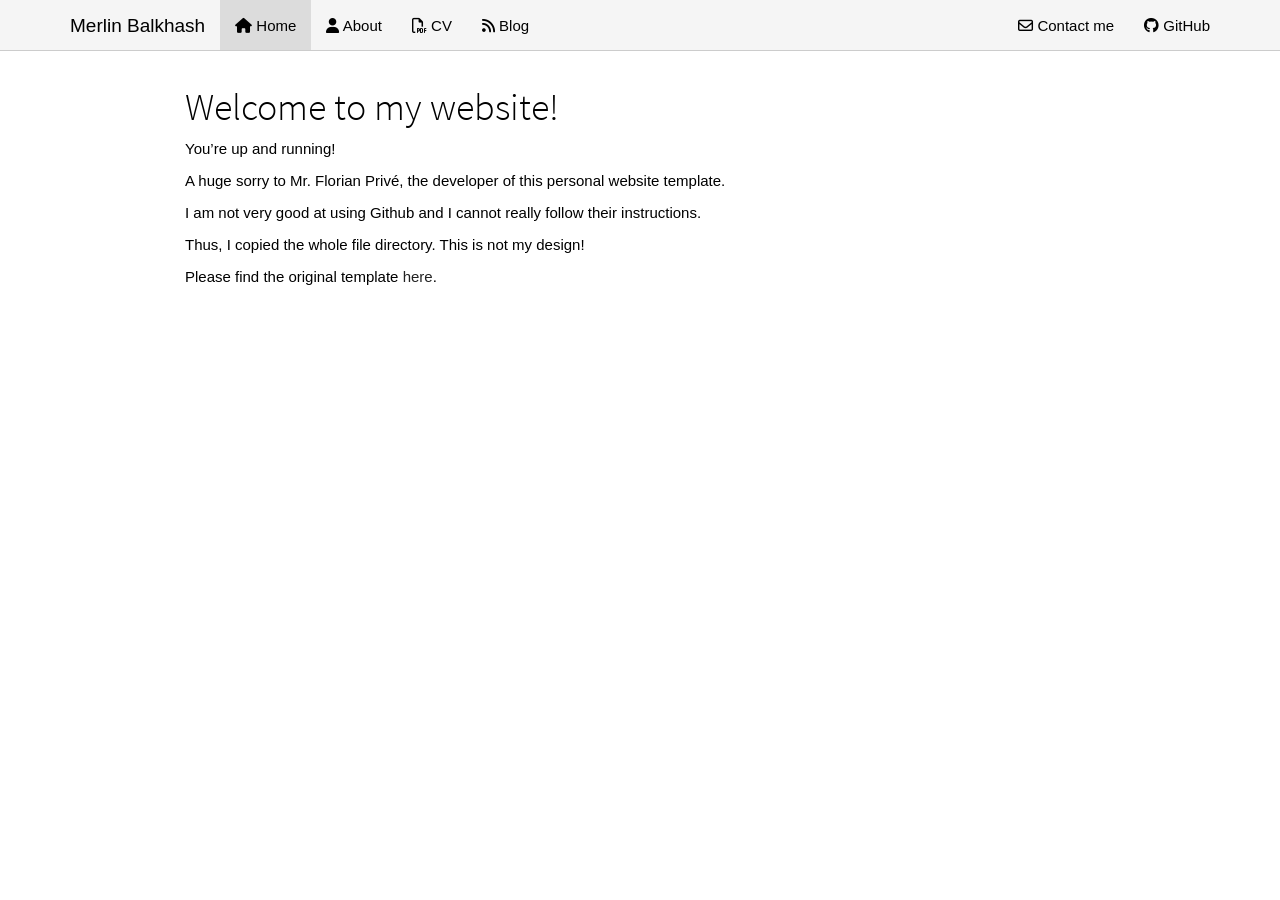
==== commit 0b76366f: "update" ====
--- a/index.html
+++ b/index.html
@@ -60,6 +60,7 @@
 
 
 
+<link rel="stylesheet" href="final-monochrome-style.css" type="text/css" />
 
 
 
--- a/final-monochrome-style.css
+++ b/final-monochrome-style.css
@@ -0,0 +1,46 @@
+
+/* Final Monochrome Theme - No underline, no blue */
+
+/* Body */
+body {
+  background-color: #ffffff;
+  color: #000000;
+  font-family: "Helvetica Neue", Helvetica, Arial, sans-serif;
+}
+
+/* Navbar layout preserved */
+.navbar {
+  background-color: #f5f5f5 !important;
+  border-bottom: 1px solid #cccccc !important;
+}
+
+.navbar-brand,
+.navbar-nav > li > a {
+  color: #000000 !important;
+}
+
+/* Hover & focus */
+.navbar-nav > li > a:hover,
+.navbar-nav > li > a:focus {
+  background-color: #e0e0e0 !important;
+  color: #000000 !important;
+}
+
+/* Active link override: remove blue */
+.navbar-nav > .active > a,
+.navbar-nav > .active > a:focus,
+.navbar-nav > .active > a:hover {
+  background-color: #dcdcdc !important;
+  color: #000000 !important;
+}
+
+/* Link styling - no underline */
+a {
+  color: #222222;
+  text-decoration: none;
+}
+
+a:hover {
+  color: #111111;
+  text-decoration: none;
+}
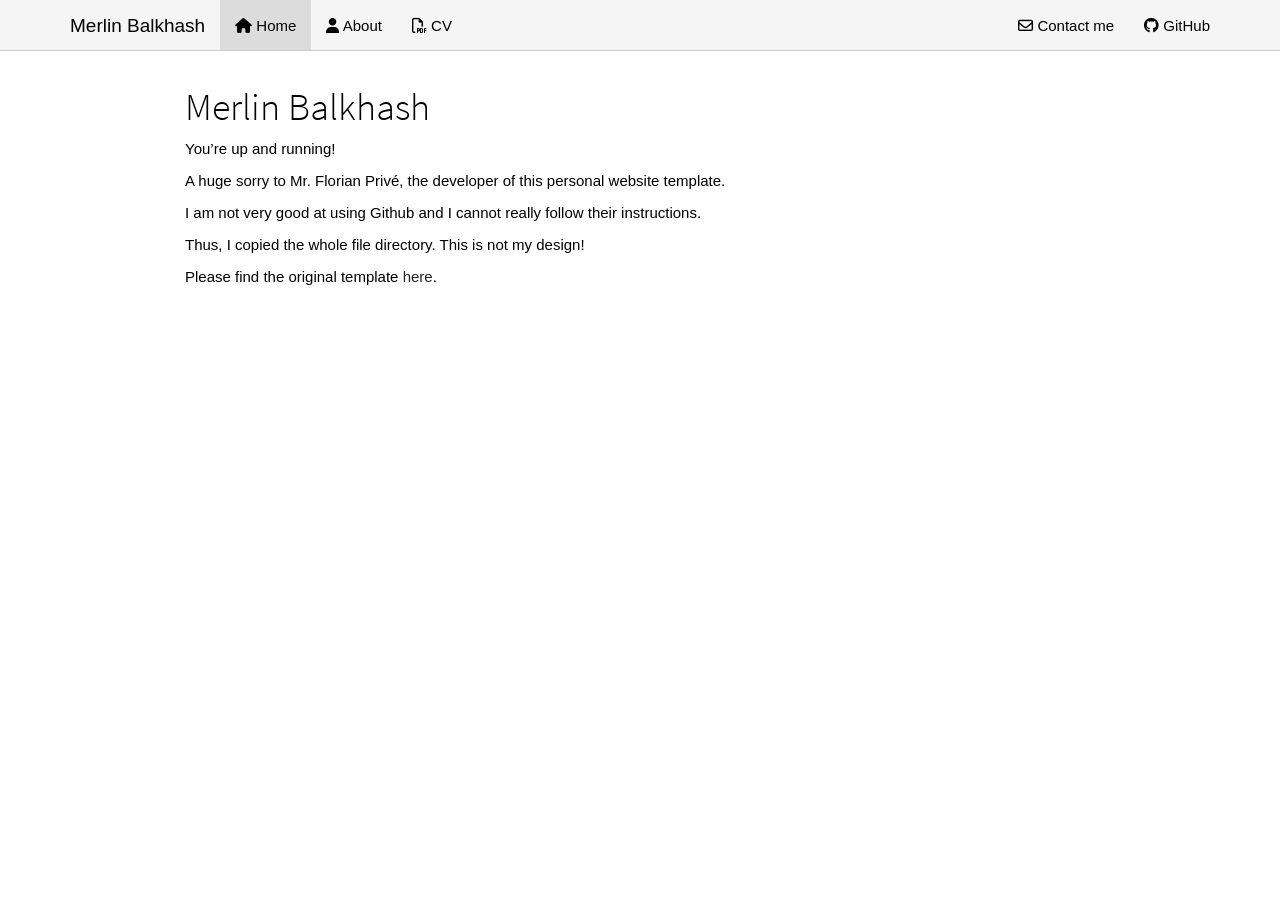
==== commit 01913894: "update" ====
--- a/index.html
+++ b/index.html
@@ -11,7 +11,7 @@
 
 
 
-<title>Welcome to my website!</title>
+<title>Merlin Balkhash</title>
 
 <script src="site_libs/header-attrs-2.29/header-attrs.js"></script>
 <script src="site_libs/jquery-3.6.0/jquery-3.6.0.min.js"></script>
@@ -267,11 +267,7 @@
   </a>
 </li>
 <li>
-  <a href="https://YOURGITHUB.github.io/blog/">
-    <span class="fa fa-rss"></span>
-     
-    Blog
-  </a>
+  <a></a>
 </li>
       </ul>
       <ul class="nav navbar-nav navbar-right">
@@ -298,7 +294,7 @@
 
 
 
-<h1 class="title toc-ignore">Welcome to my website!</h1>
+<h1 class="title toc-ignore">Merlin Balkhash</h1>
 
 </div>
 
